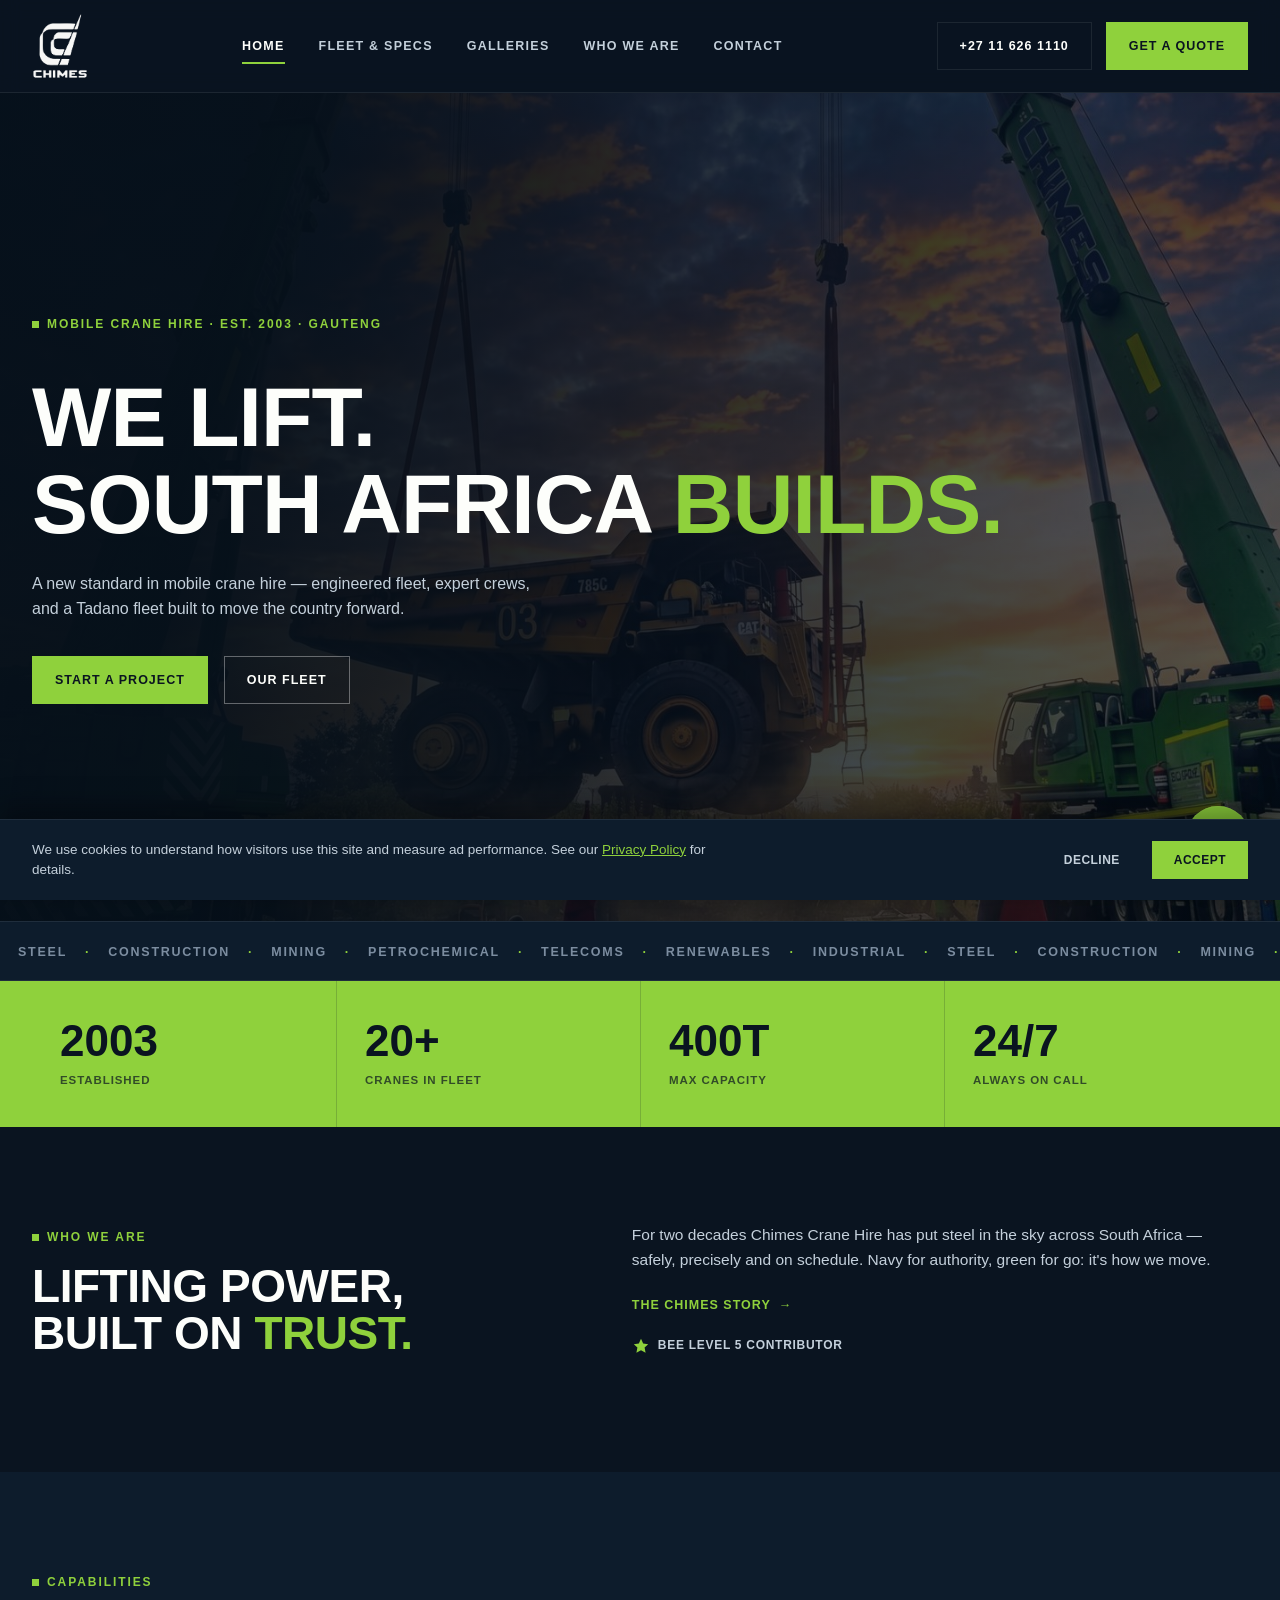
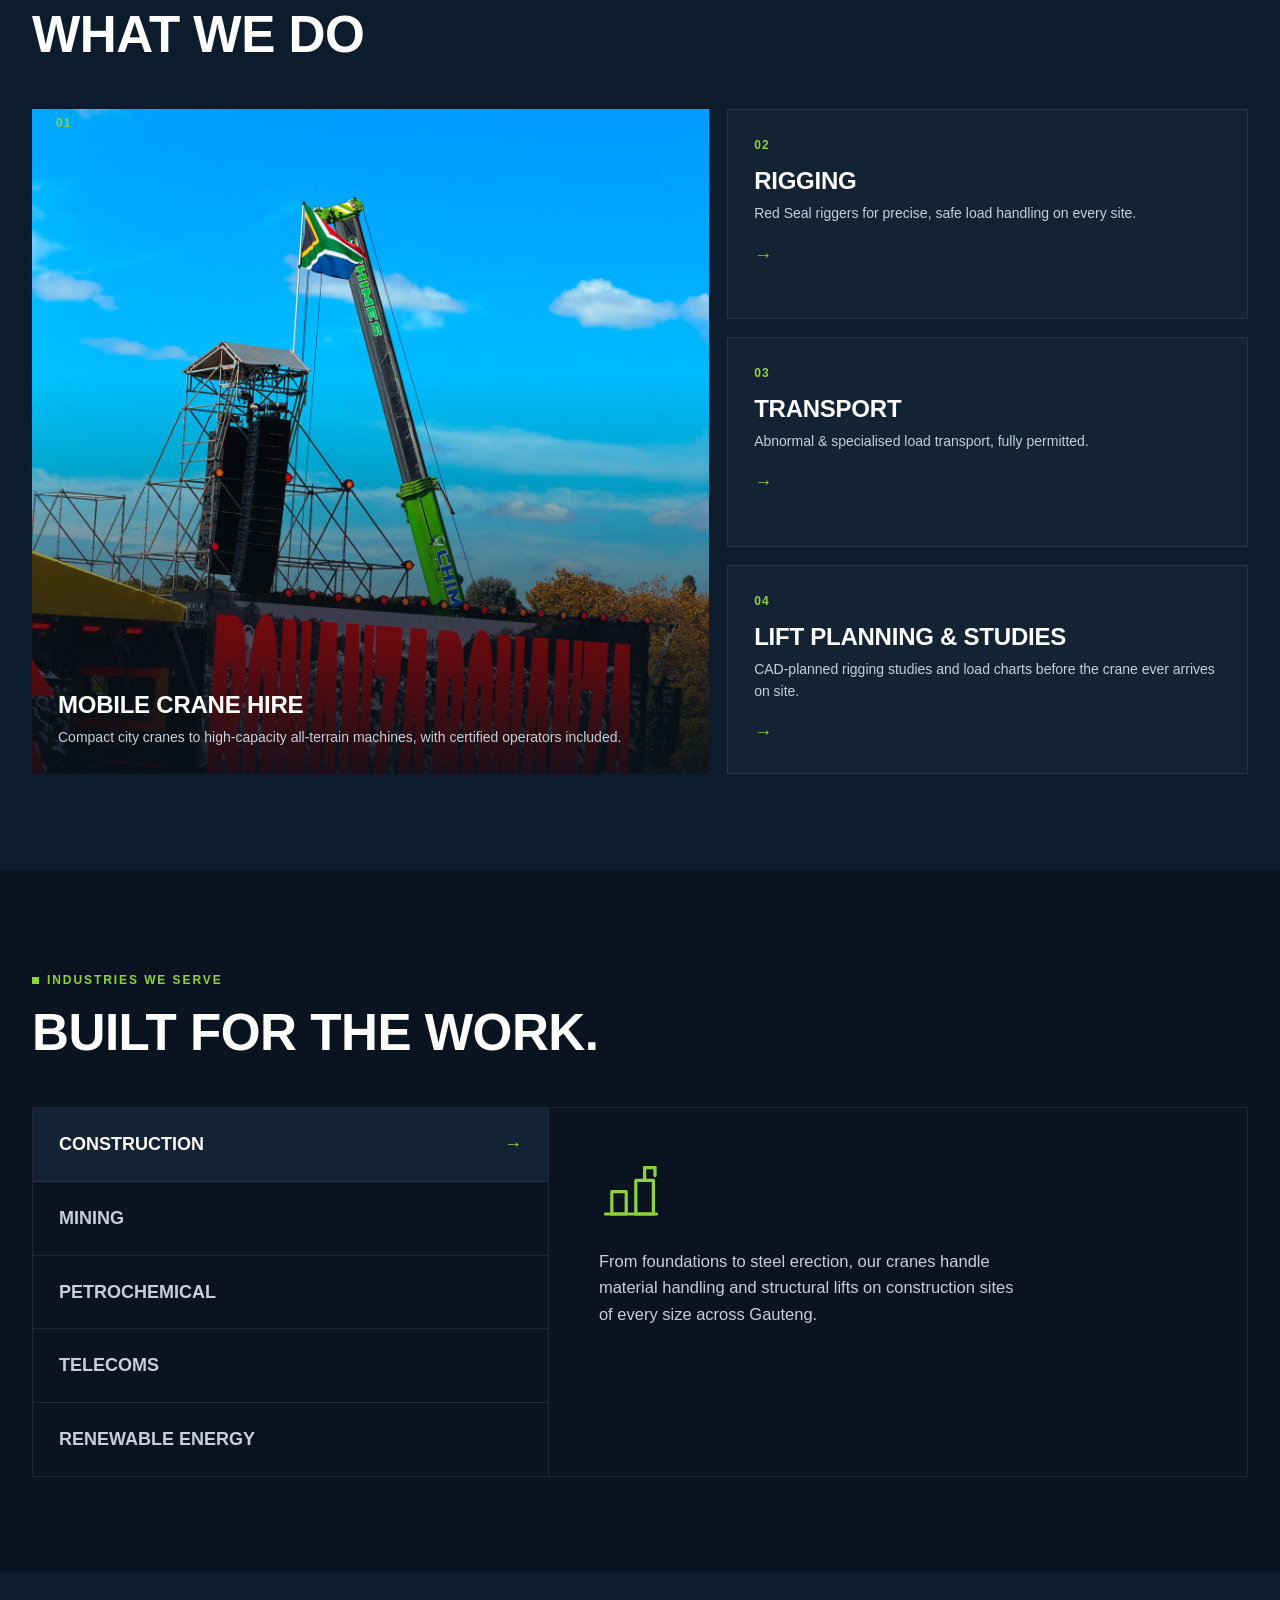
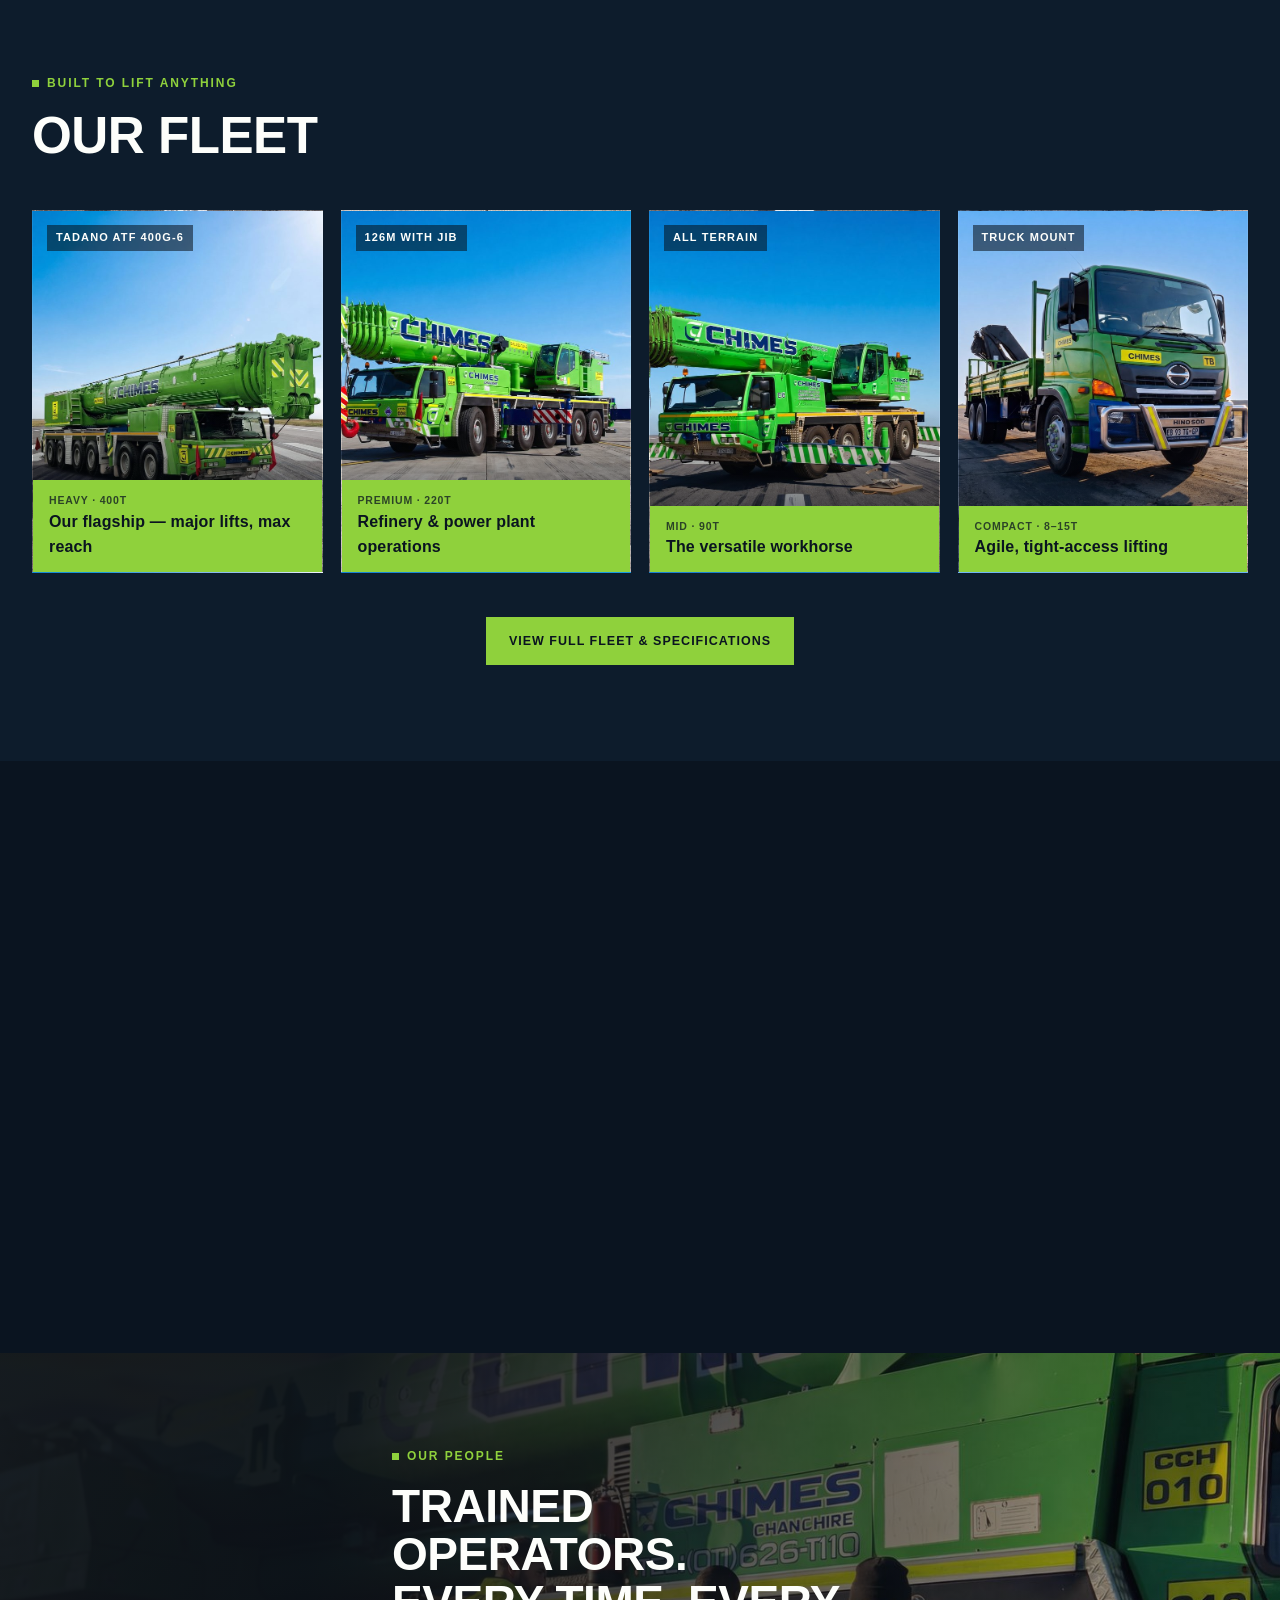
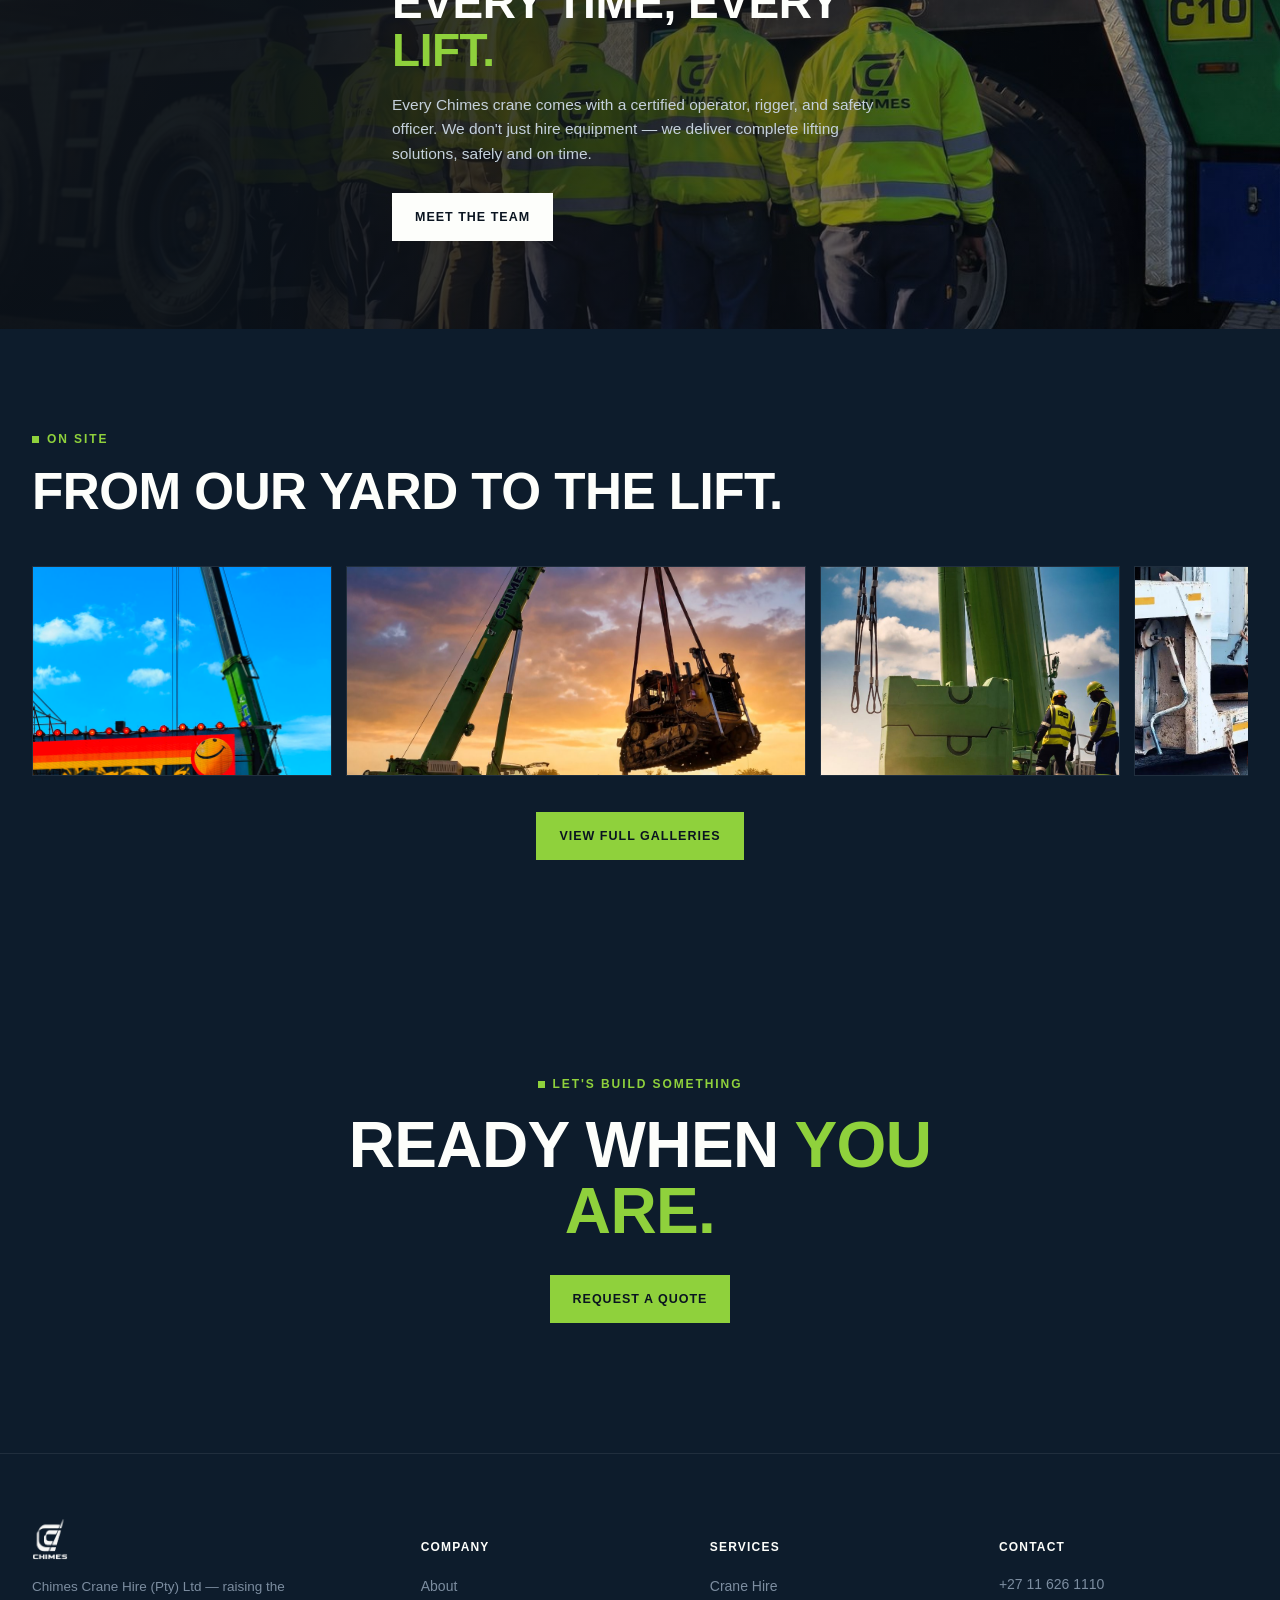
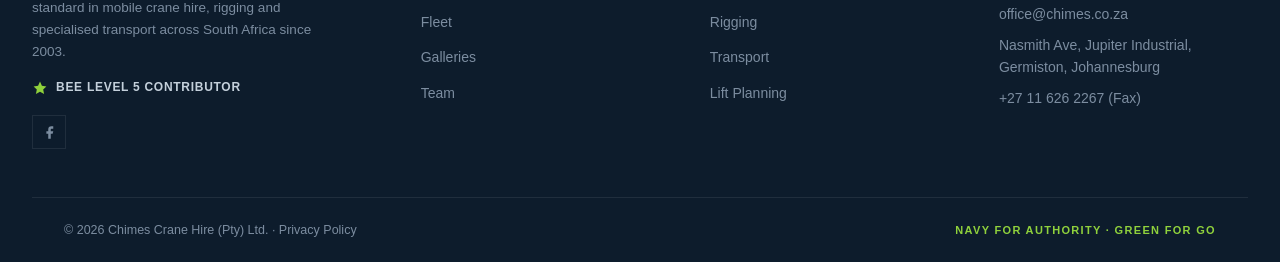
==== index.html @ 2b6d87e3 "Update BEE Level 4 -> 5, add visible footer badge pending certificate confirmation Public search tur" ====
<!DOCTYPE html>
<html lang="en">
<head>
  <meta charset="UTF-8">
  <meta name="viewport" content="width=device-width, initial-scale=1.0">

  <!-- Security headers achievable at the HTML level. GitHub Pages doesn't support custom
       HTTP response headers, so X-Frame-Options / X-Content-Type-Options can't be set here —
       those need configuring at the real hosting layer (clickjacking protection in
       particular should be added there before launch). CSP below already allow-lists the
       Google Tag Manager domains for when that's switched on. -->
  <meta http-equiv="Content-Security-Policy" content="default-src 'self'; script-src 'self' 'unsafe-inline' https://www.googletagmanager.com; style-src 'self' 'unsafe-inline' https://fonts.googleapis.com; font-src 'self' https://fonts.gstatic.com; img-src 'self' data: https://www.googletagmanager.com https://www.google-analytics.com; frame-src https://www.google.com https://maps.google.com https://www.googletagmanager.com; connect-src 'self' https://www.google-analytics.com https://www.googletagmanager.com https://analytics.google.com; object-src 'none'; base-uri 'self'; form-action 'self';">
  <meta name="referrer" content="strict-origin-when-cross-origin">

  <!-- Google Tag Manager — uncomment and replace GTM-XXXXXXX with the real container ID
       when ready to go live with analytics / Google Ads conversion tracking.
       window.dataLayer events are already firing site-wide (script.js) for:
       tel_click, whatsapp_click, quote_form_submit, newsletter_signup — so triggers
       just need to be configured in GTM, no further code changes required. -->
  <!--
  <script>
    (function(w,d,s,l,i){w[l]=w[l]||[];w[l].push({'gtm.start':new Date().getTime(),event:'gtm.js'});
    var f=d.getElementsByTagName(s)[0],j=d.createElement(s),dl=l!='dataLayer'?'&l='+l:'';j.async=true;
    j.src='https://www.googletagmanager.com/gtm.js?id='+i+dl;f.parentNode.insertBefore(j,f);
    })(window,document,'script','dataLayer','GTM-XXXXXXX');
  </script>
  -->

  <title>Chimes Crane Hire — Gauteng's Trusted Crane Hire Experts</title>
  <meta name="description" content="Chimes Crane Hire — owner-managed Tadano crane hire in Germiston, Johannesburg since 2003. 8 to 400 ton fleet, certified operators, BEE Level 5.">

  <!-- SEO: this build is hosted on a temporary GitHub Pages URL for client review, not the
       live production domain. Remove the noindex line below and swap every
       zamichaelangelo.github.io/chimes-mockup-4 URL on this page for the real domain
       (e.g. https://chimescranes.co.za) before this goes live / before submitting to
       Google Search Console. -->
  <meta name="robots" content="noindex, nofollow">
  <link rel="canonical" href="https://zamichaelangelo.github.io/chimes-mockup-4/index.html">
  <meta property="og:type" content="website">
  <meta property="og:site_name" content="Chimes Crane Hire">
  <meta property="og:title" content="Chimes Crane Hire — Gauteng's Trusted Crane Hire Experts">
  <meta property="og:description" content="Owner-managed Tadano crane hire in Germiston, Johannesburg since 2003. 8 to 400 ton fleet, certified operators, BEE Level 5.">
  <meta property="og:url" content="https://zamichaelangelo.github.io/chimes-mockup-4/index.html">
  <meta property="og:image" content="https://zamichaelangelo.github.io/chimes-mockup-4/Cinematic%20Images/BARLOW%20pic%20%231.jpg">
  <meta name="twitter:card" content="summary_large_image">
  <meta name="twitter:title" content="Chimes Crane Hire — Gauteng's Trusted Crane Hire Experts">
  <meta name="twitter:description" content="Owner-managed Tadano crane hire in Germiston, Johannesburg since 2003. 8 to 400 ton fleet, certified operators, BEE Level 5.">
  <meta name="twitter:image" content="https://zamichaelangelo.github.io/chimes-mockup-4/Cinematic%20Images/BARLOW%20pic%20%231.jpg">

  <link rel="preconnect" href="https://fonts.googleapis.com">
  <link rel="preconnect" href="https://fonts.gstatic.com" crossorigin>
  <link href="https://fonts.googleapis.com/css2?family=Archivo:wght@400;500;600;700;800;900&family=Barlow:wght@300;400;500;600;700&display=swap" rel="stylesheet">
  <link rel="icon" type="image/png" sizes="32x32" href="favicon-32.png">
  <link rel="icon" type="image/png" sizes="16x16" href="favicon-16.png">
  <link rel="apple-touch-icon" sizes="180x180" href="favicon-180.png">
  <link rel="stylesheet" href="style.css?v=13">

  <!-- Local SEO structured data. "url" intentionally points to the real future production
       domain (not this temporary mockup URL) since it describes the business itself. -->
  <script type="application/ld+json">
  {
    "@context": "https://schema.org",
    "@type": "LocalBusiness",
    "name": "Chimes Crane Hire (Pty) Ltd",
    "image": "https://zamichaelangelo.github.io/chimes-mockup-4/Cinematic%20Images/BARLOW%20pic%20%231.jpg",
    "url": "https://chimescranes.co.za",
    "telephone": "+27-11-626-1110",
    "email": "office@chimes.co.za",
    "address": {
      "@type": "PostalAddress",
      "streetAddress": "Nasmith Avenue, Jupiter Industrial",
      "addressLocality": "Germiston",
      "addressRegion": "Gauteng",
      "addressCountry": "ZA"
    },
    "foundingDate": "2003",
    "sameAs": ["https://www.facebook.com/ChimesCraneHire/"],
    "areaServed": "Gauteng, South Africa",
    "priceRange": "$$"
  }
  </script>
</head>
<body>
<!-- Google Tag Manager (noscript) — uncomment with the snippet in <head> once a real
     container ID is in place.
<noscript><iframe src="https://www.googletagmanager.com/ns.html?id=GTM-XXXXXXX"
height="0" width="0" style="display:none;visibility:hidden"></iframe></noscript>
-->

<div id="splash"><img src="Logos/Chimes_Dynamic_Logo_White_PNG.png" alt="Chimes Crane Hire" class="splash-logo"></div>
<div id="pageTrans"></div>

<!-- NAV -->
<header id="hdr">
  <div class="nav-wrap">
    <a href="index.html" class="logo-link"><img src="Logos/Chimes_Dynamic_Logo_White_PNG.png" alt="Chimes Crane Hire"></a>
    <button class="hbg" id="hbg" aria-label="Menu">
      <svg width="22" height="15" viewBox="0 0 22 15" fill="none"><rect y="0" width="22" height="2.5" rx="1"/><rect y="6" width="22" height="2.5" rx="1"/><rect y="12" width="22" height="2.5" rx="1"/></svg>
    </button>
    <nav class="nav-links" id="nav">
      <a href="index.html" class="active">Home</a>
      <a href="fleet.html">Fleet &amp; Specs</a>
      <a href="galleries.html">Galleries</a>
      <a href="index.html#about">Who We Are</a>
      <a href="contact.html">Contact</a>
    </nav>
    <div class="nav-ctas">
      <a href="tel:+27116261110" class="btn-out">+27 11 626 1110</a>
      <a href="contact.html#quote" class="btn-fill">Get a Quote</a>
    </div>
  </div>
</header>

<!-- HERO -->
<section class="hero">
  <video autoplay muted loop playsinline poster="Cinematic%20Images/BARLOW%20pic%20%231.jpg">
    <source src="Cinematic%20Images/top-body-video.mp4" type="video/mp4">
  </video>
  <div class="hero-cnt">
    <span class="eyebrow">Mobile Crane Hire &middot; Est. 2003 &middot; Gauteng</span>
    <h1>We Lift.<br>South Africa <span class="hl">Builds.</span></h1>
    <p>A new standard in mobile crane hire — engineered fleet, expert crews, and a Tadano fleet built to move the country forward.</p>
    <div class="hero-btns">
      <a href="contact.html#quote" class="btn-hero">Start A Project</a>
      <a href="fleet.html" class="btn-hero-out">Our Fleet</a>
    </div>
  </div>
</section>

<!-- MARQUEE -->
<div class="marquee" aria-hidden="true">
  <div class="marquee-track">
    <span>Steel</span><span class="dot">&middot;</span>
    <span>Construction</span><span class="dot">&middot;</span>
    <span>Mining</span><span class="dot">&middot;</span>
    <span>Petrochemical</span><span class="dot">&middot;</span>
    <span>Telecoms</span><span class="dot">&middot;</span>
    <span>Renewables</span><span class="dot">&middot;</span>
    <span>Industrial</span><span class="dot">&middot;</span>
    <span>Steel</span><span class="dot">&middot;</span>
    <span>Construction</span><span class="dot">&middot;</span>
    <span>Mining</span><span class="dot">&middot;</span>
    <span>Petrochemical</span><span class="dot">&middot;</span>
    <span>Telecoms</span><span class="dot">&middot;</span>
    <span>Renewables</span><span class="dot">&middot;</span>
    <span>Industrial</span><span class="dot">&middot;</span>
  </div>
</div>

<!-- STATS -->
<div class="stat-band">
  <div class="stat-grid">
    <div class="stat fu"><div class="stat-n" data-to="2003" data-suffix="">0</div><div class="stat-l">Established</div></div>
    <div class="stat fu"><div class="stat-n" data-to="20" data-suffix="+">0</div><div class="stat-l">Cranes In Fleet</div></div>
    <div class="stat fu"><div class="stat-n" data-to="400" data-suffix="T">0</div><div class="stat-l">Max Capacity</div></div>
    <div class="stat fu"><div class="stat-n" data-to="24" data-suffix="/7">0</div><div class="stat-l">Always On Call</div></div>
  </div>
</div>

<!-- ABOUT -->
<section class="sec" id="about">
  <div class="sec-inner about-split">
    <div class="fu">
      <span class="eyebrow">Who We Are</span>
      <h2>Lifting Power,<br>Built On <span class="hl">Trust.</span></h2>
    </div>
    <div class="about-rt fu">
      <p>For two decades Chimes Crane Hire has put steel in the sky across South Africa — safely, precisely and on schedule. Navy for authority, green for go: it's how we move.</p>
      <a href="contact.html#team" class="about-link">The Chimes Story <span class="arrow">&rarr;</span></a>
      <div class="bee">
        <svg width="18" height="18" viewBox="0 0 20 20" fill="var(--green)"><path d="M10 2L12.4 7.2L18 8L14 11.8L15.1 17.4L10 14.7L4.9 17.4L6 11.8L2 8L7.6 7.2Z"/></svg>
        <span>BEE Level 5 Contributor</span>
      </div>
    </div>
  </div>
</section>

<!-- WHAT WE DO -->
<section class="sec alt" id="services">
  <div class="sec-inner">
    <div class="cap-hd fu">
      <span class="eyebrow">Capabilities</span>
      <h2>What We Do</h2>
    </div>
    <div class="cap-grid">
      <a class="cap-feature fu" href="fleet.html" style="background-image:url('Cinematic%20Images/crane%20LBBD%20%231.jpg');">
        <span class="cap-no">01</span>
        <div class="cap-txt">
          <h3>Mobile Crane Hire</h3>
          <p>Compact city cranes to high-capacity all-terrain machines, with certified operators included.</p>
        </div>
      </a>
      <div class="cap-card fu">
        <span class="cap-no">02</span>
        <h3>Rigging</h3>
        <p>Red Seal riggers for precise, safe load handling on every site.</p>
        <span class="cap-arrow">&rarr;</span>
      </div>
      <div class="cap-card fu">
        <span class="cap-no">03</span>
        <h3>Transport</h3>
        <p>Abnormal &amp; specialised load transport, fully permitted.</p>
        <span class="cap-arrow">&rarr;</span>
      </div>
      <div class="cap-card fu">
        <span class="cap-no">04</span>
        <h3>Lift Planning &amp; Studies</h3>
        <p>CAD-planned rigging studies and load charts before the crane ever arrives on site.</p>
        <span class="cap-arrow">&rarr;</span>
      </div>
    </div>
  </div>
</section>

<!-- INDUSTRIES -->
<section class="sec" id="industries">
  <div class="sec-inner">
    <div class="cap-hd fu">
      <span class="eyebrow">Industries We Serve</span>
      <h2>Built For The Work.</h2>
    </div>
    <div class="ind-split fu">
      <ul class="ind-list">
        <li class="ind-li active" data-ind="construction">Construction<span class="ind-arrow">&rarr;</span></li>
        <li class="ind-li" data-ind="mining">Mining<span class="ind-arrow">&rarr;</span></li>
        <li class="ind-li" data-ind="petro">Petrochemical<span class="ind-arrow">&rarr;</span></li>
        <li class="ind-li" data-ind="telecoms">Telecoms<span class="ind-arrow">&rarr;</span></li>
        <li class="ind-li" data-ind="renewable">Renewable Energy<span class="ind-arrow">&rarr;</span></li>
      </ul>
      <div class="ind-panel">
        <svg class="ind-panel-ico active" data-ind="construction" viewBox="0 0 40 40" fill="none" stroke="currentColor" stroke-width="2" stroke-linecap="round" stroke-linejoin="round"><line x1="4" y1="35" x2="36" y2="35"/><rect x="8" y="21" width="9" height="14"/><rect x="23" y="14" width="11" height="21"/><line x1="28.5" y1="14" x2="28.5" y2="6"/><line x1="28.5" y1="6" x2="35" y2="6"/><line x1="35" y1="6" x2="35" y2="11"/></svg>
        <svg class="ind-panel-ico" data-ind="mining" viewBox="0 0 40 40" fill="none" stroke="currentColor" stroke-width="2" stroke-linecap="round" stroke-linejoin="round"><path d="M4 33 L14 15 L19 23 L24 11 L36 33 Z"/><line x1="4" y1="33" x2="36" y2="33"/></svg>
        <svg class="ind-panel-ico" data-ind="petro" viewBox="0 0 40 40" fill="none" stroke="currentColor" stroke-width="2" stroke-linecap="round" stroke-linejoin="round"><path d="M6 21a6 6 0 0 1 12 0" /><rect x="6" y="21" width="12" height="13" rx="1"/><line x1="27" y1="34" x2="27" y2="16"/><path d="M27 16c-2.2 1.8-2.2 3.8 0 5.6c2.2-1.8 2.2-3.8 0-5.6z" fill="currentColor" stroke="none"/><line x1="3" y1="34" x2="36" y2="34"/></svg>
        <svg class="ind-panel-ico" data-ind="telecoms" viewBox="0 0 40 40" fill="none" stroke="currentColor" stroke-width="2" stroke-linecap="round" stroke-linejoin="round"><line x1="13" y1="35" x2="13" y2="9"/><circle cx="13" cy="7" r="1.8" fill="currentColor" stroke="none"/><line x1="8" y1="35" x2="18" y2="35"/><path d="M19 16a9 9 0 0 1 0 13"/><path d="M24 11a16 16 0 0 1 0 23"/></svg>
        <svg class="ind-panel-ico" data-ind="renewable" viewBox="0 0 40 40" fill="none" stroke="currentColor" stroke-width="2" stroke-linecap="round" stroke-linejoin="round"><line x1="20" y1="35" x2="20" y2="11"/><circle cx="20" cy="9" r="1.8" fill="currentColor" stroke="none"/><path d="M20 9 L10 6"/><path d="M20 9 L30 12"/><path d="M20 9 L23 19"/><line x1="14" y1="35" x2="26" y2="35"/></svg>
        <p class="ind-panel-txt active" data-ind="construction">From foundations to steel erection, our cranes handle material handling and structural lifts on construction sites of every size across Gauteng.</p>
        <p class="ind-panel-txt" data-ind="mining">Rough-terrain and all-terrain units built for shaft equipment, bulk material handling and heavy components on demanding mine sites.</p>
        <p class="ind-panel-txt" data-ind="petro">Tandem-lift capable cranes for refinery turnarounds, tank erection and flare stack work, handled to petrochemical safety standards.</p>
        <p class="ind-panel-txt" data-ind="telecoms">Mast and tower lifts for telecoms rollouts, carried out by certified riggers who understand confined access and live-site safety.</p>
        <p class="ind-panel-txt" data-ind="renewable">Wind turbine component handling and solar infrastructure lifts, supporting South Africa's renewable energy build-out.</p>
      </div>
    </div>
  </div>
</section>

<!-- FLEET TEASER -->
<section class="sec alt" id="fleet-showcase">
  <div class="sec-inner">
    <div class="cap-hd fu">
      <span class="eyebrow">Built To Lift Anything</span>
      <h2>Our Fleet</h2>
    </div>
    <div class="fleet-card-grid fu">
      <a class="fc" href="fleet.html" style="background-image:url('images/fleet/chimes-400t.jpg');">
        <span class="fc-sub">Tadano ATF 400G-6</span>
        <div class="fc-tag"><div class="fc-class">Heavy &middot; 400T</div><div class="fc-name">Our flagship — major lifts, max reach</div></div>
      </a>
      <a class="fc" href="fleet.html" style="background-image:url('images/fleet/chimes-220t.jpg');">
        <span class="fc-sub">126m With Jib</span>
        <div class="fc-tag"><div class="fc-class">Premium &middot; 220T</div><div class="fc-name">Refinery &amp; power plant operations</div></div>
      </a>
      <a class="fc" href="fleet.html" style="background-image:url('images/fleet/chimes-90t.jpg');">
        <span class="fc-sub">All Terrain</span>
        <div class="fc-tag"><div class="fc-class">Mid &middot; 90T</div><div class="fc-name">The versatile workhorse</div></div>
      </a>
      <a class="fc" href="fleet.html" style="background-image:url('images/fleet/chimes-8-15t-truck.jpg');">
        <span class="fc-sub">Truck Mount</span>
        <div class="fc-tag"><div class="fc-class">Compact &middot; 8&ndash;15T</div><div class="fc-name">Agile, tight-access lifting</div></div>
      </a>
    </div>
    <div style="text-align:center; margin-top:44px;">
      <a href="fleet.html" class="btn-grn">View Full Fleet &amp; Specifications</a>
    </div>
  </div>
</section>

<!-- TESTIMONIALS -->
<section class="sec" id="testimonials">
  <div class="sec-inner">
    <div class="cap-hd fu">
      <span class="eyebrow">What Clients Say</span>
      <h2>Trusted On Site.</h2>
    </div>
    <div class="fu">
      <div class="testi-card testi-slide active">
        <p>&ldquo;Chimes' crews showed up on time, on spec, and ran the lift exactly as planned. No surprises, no delays — that's rare in this industry.&rdquo;</p>
        <span class="testi-name">Site Manager</span><span class="testi-role">Construction Client, Gauteng</span>
      </div>
      <div class="testi-card testi-slide">
        <p>&ldquo;We needed a 220-ton lift on a tight refinery shutdown window. Chimes planned the rigging, hit the schedule, and kept the site safe throughout.&rdquo;</p>
        <span class="testi-name">Projects Lead</span><span class="testi-role">Petrochemical Client</span>
      </div>
      <div class="testi-card testi-slide">
        <p>&ldquo;Owner-managed really does make a difference — when we call, we're talking to someone who can actually make decisions on the spot.&rdquo;</p>
        <span class="testi-name">Operations Manager</span><span class="testi-role">Mining Client</span>
      </div>
      <div class="testi-ctrls">
        <span class="testi-count" id="testiCount">01 / 03</span>
        <div class="testi-arrows" style="display:flex; gap:8px;">
          <button class="testi-arrow" id="testiPrev" aria-label="Previous testimonial">&larr;</button>
          <button class="testi-arrow" id="testiNext" aria-label="Next testimonial">&rarr;</button>
        </div>
      </div>
    </div>
  </div>
</section>

<!-- TEAM BAND -->
<div class="team-band" style="background-image:url('Cinematic%20Images/Chimes%20Team%20%231.jpg');">
  <div class="team-band-cnt fu">
    <span class="eyebrow">Our People</span>
    <h2>Trained Operators.<br>Every Time, Every <span class="hl">Lift.</span></h2>
    <p>Every Chimes crane comes with a certified operator, rigger, and safety officer. We don't just hire equipment — we deliver complete lifting solutions, safely and on time.</p>
    <a href="contact.html#team" class="btn-wht">Meet The Team</a>
  </div>
</div>

<!-- GALLERY -->
<section class="sec alt" id="gallery" style="padding-bottom:80px;">
  <div class="sec-inner">
    <div class="cap-hd fu">
      <span class="eyebrow">On Site</span>
      <h2>From Our Yard To The Lift.</h2>
    </div>
    <div class="gal-marquee fu">
    <div class="gal-track">
      <figure><img src="images/gallery/onsite-lbbd3.jpg" alt="Crane installing a billboard" loading="lazy"></figure>
      <figure class="wide"><img src="images/gallery/onsite-barlow-sunset.jpg" alt="Crane silhouette at sunset" loading="lazy"></figure>
      <figure><img src="images/gallery/onsite-workers1.jpg" alt="Crew working with crane hook" loading="lazy"></figure>
      <figure><img src="images/gallery/onsite-rigging2.jpg" alt="Crew loading a cabin onto a trailer" loading="lazy"></figure>
      <figure class="wide"><img src="images/gallery/cine-newcrane.jpg" alt="Cinematic render, dusk industrial site" loading="lazy"></figure>
      <figure><img src="images/gallery/onsite-c8.jpg" alt="Crane at golden hour" loading="lazy"></figure>
      <figure><img src="images/gallery/cine-lakeside7.jpg" alt="Cinematic render, lakeside dusk" loading="lazy"></figure>
      <figure class="wide"><img src="images/gallery/team-group1.jpg" alt="The Chimes Crane Hire team" loading="lazy"></figure>
      <figure><img src="images/gallery/onsite-lbbd3.jpg" alt="Crane installing a billboard" loading="lazy"></figure>
      <figure class="wide"><img src="images/gallery/onsite-barlow-sunset.jpg" alt="Crane silhouette at sunset" loading="lazy"></figure>
      <figure><img src="images/gallery/onsite-workers1.jpg" alt="Crew working with crane hook" loading="lazy"></figure>
      <figure><img src="images/gallery/onsite-rigging2.jpg" alt="Crew loading a cabin onto a trailer" loading="lazy"></figure>
      <figure class="wide"><img src="images/gallery/cine-newcrane.jpg" alt="Cinematic render, dusk industrial site" loading="lazy"></figure>
      <figure><img src="images/gallery/onsite-c8.jpg" alt="Crane at golden hour" loading="lazy"></figure>
      <figure><img src="images/gallery/cine-lakeside7.jpg" alt="Cinematic render, lakeside dusk" loading="lazy"></figure>
      <figure class="wide"><img src="images/gallery/team-group1.jpg" alt="The Chimes Crane Hire team" loading="lazy"></figure>
    </div>
    </div>
    <div style="text-align:center; margin-top:36px;">
      <a href="galleries.html" class="btn-grn">View Full Galleries</a>
    </div>
  </div>
</section>

<!-- CTA -->
<section class="cta-v4">
  <div class="cta-v4-inner fu">
    <span class="eyebrow">Let's Build Something</span>
    <h2>Ready When <span class="hl">You Are.</span></h2>
    <a href="contact.html#quote" class="btn-grn">Request A Quote</a>
  </div>
</section>

<!-- FOOTER -->
<footer>
  <div class="sec-inner">
    <div class="ft-top">
      <div class="ft-brand">
        <img src="Logos/Chimes_Dynamic_Logo_White_PNG.png" alt="Chimes Crane Hire">
        <p>Chimes Crane Hire (Pty) Ltd — raising the standard in mobile crane hire, rigging and specialised transport across South Africa since 2003.</p>
        <!-- PLACEHOLDER: pending confirmed BEE certificate — verify level + expiry before launch. -->
        <div class="bee bee-ft">
          <svg width="16" height="16" viewBox="0 0 20 20" fill="var(--green)"><path d="M10 2L12.4 7.2L18 8L14 11.8L15.1 17.4L10 14.7L4.9 17.4L6 11.8L2 8L7.6 7.2Z"/></svg>
          <span>BEE Level 5 Contributor</span>
        </div>
        <a href="https://www.facebook.com/ChimesCraneHire/" target="_blank" rel="noopener noreferrer" aria-label="Facebook" class="ft-social">
          <svg width="15" height="15" viewBox="0 0 24 24" fill="currentColor"><path d="M18 2h-3a5 5 0 00-5 5v3H7v4h3v8h4v-8h3l1-4h-4V7a1 1 0 011-1h3z"/></svg>
        </a>
      </div>
      <div class="ft-col">
        <h5>Company</h5>
        <ul>
          <li><a href="index.html#about">About</a></li>
          <li><a href="fleet.html">Fleet</a></li>
          <li><a href="galleries.html">Galleries</a></li>
          <li><a href="contact.html#team">Team</a></li>
        </ul>
      </div>
      <div class="ft-col">
        <h5>Services</h5>
        <ul>
          <li><a href="index.html#services">Crane Hire</a></li>
          <li><a href="index.html#services">Rigging</a></li>
          <li><a href="index.html#services">Transport</a></li>
          <li><a href="index.html#services">Lift Planning</a></li>
        </ul>
      </div>
      <div class="ft-col">
        <h5>Contact</h5>
        <p style="font-size:14px; color:var(--muted); margin-bottom:8px;">+27 11 626 1110</p>
        <p style="font-size:14px; margin-bottom:8px;"><a href="mailto:office@chimes.co.za">office@chimes.co.za</a></p>
        <p style="font-size:14px; color:var(--muted); margin-bottom:8px;">Nasmith Ave, Jupiter Industrial,<br>Germiston, Johannesburg</p>
        <p style="font-size:14px; color:var(--muted);">+27 11 626 2267 (Fax)</p>
      </div>
    </div>
    <div class="ft-bot">
      <p>&copy; 2026 Chimes Crane Hire (Pty) Ltd. &middot; <a href="privacy.html" class="ft-bot-link">Privacy Policy</a></p>
      <span class="ft-tag">Navy For Authority &middot; Green For Go</span>
    </div>
  </div>
</footer>

<div class="cookie-banner" id="cookieBanner">
  <p>We use cookies to understand how visitors use this site and measure ad performance. See our <a href="privacy.html">Privacy Policy</a> for details.</p>
  <div class="cookie-banner-btns">
    <button class="cb-decline" id="cbDecline" type="button">Decline</button>
    <button class="cb-accept" id="cbAccept" type="button">Accept</button>
  </div>
</div>

<a href="https://wa.me/27823891573" class="wa-fab" target="_blank" rel="noopener noreferrer" aria-label="Chat on WhatsApp">
  <span class="wa-pulse"></span>
  <svg viewBox="0 0 24 24" fill="#0a1420"><path d="M12 2a10 10 0 0 0-8.6 15.1L2 22l5-1.3A10 10 0 1 0 12 2zm0 18a8 8 0 0 1-4.1-1.1l-.3-.2-2.8.7.8-2.7-.2-.3A8 8 0 1 1 12 20zm4.4-5.6c-.2-.1-1.4-.7-1.6-.8-.2-.1-.4-.1-.5.1l-.7.9c-.1.2-.3.2-.5.1-1.7-.7-2.8-2.4-2.9-2.5-.1-.2 0-.3.1-.4l.5-.6c.1-.2.1-.3 0-.5l-.6-1.4c-.1-.3-.3-.3-.5-.3h-.4c-.2 0-.4.1-.5.3-.2.2-.7.7-.7 1.7s.7 2 .8 2.1c.1.2 1.6 2.4 3.9 3.3 1.9.7 2.3.6 2.6.5.4-.1 1.2-.5 1.4-1 .2-.5.2-.9.1-1z"/></svg>
  <span class="wa-label">Chat On WhatsApp</span>
</a>

<script src="script.js?v=5"></script>
</body>
</html>
---- style.css ----
/* Chimes Crane Hire — Mockup v4. Dark / modern / sleek. */

:root{
  --bg:#0a1420;
  --bg-alt:#0d1c2c;
  --card:#132333;
  --card-hi:#17293b;
  --line:rgba(255,255,255,.08);
  --green:#8fd13c;
  --green-dim:#5e9a2c;
  --green-deep:#16290f;
  --red:#e5483f;
  --white:#fdfefb;
  --text:#c4d0db;
  --muted:#7c8da0;
  --navy-ink:#0a1420;
  --ff-head:'Archivo', sans-serif;
  --ff-body:'Barlow', sans-serif;
}

*{box-sizing:border-box;}
html{scroll-behavior:smooth;}
body{
  margin:0;
  background:var(--bg);
  color:var(--text);
  font-family:var(--ff-body);
  font-size:16px;
  line-height:1.6;
  -webkit-font-smoothing:antialiased;
}
img{max-width:100%; display:block;}
a{color:inherit; text-decoration:none;}
h1,h2,h3,h4{
  font-family:var(--ff-head);
  color:var(--white);
  font-weight:900;
  letter-spacing:-.01em;
  line-height:1.04;
  margin:0;
  text-transform:uppercase;
}
p{margin:0;}
ul{margin:0; padding:0; list-style:none;}
button{
  font-family:var(--ff-head);
  border-radius:0!important;
  cursor:pointer;
  border:none;
}
.hl{color:var(--green);}

.eyebrow{
  display:inline-flex;
  align-items:center;
  gap:8px;
  font-family:var(--ff-head);
  font-size:12px;
  font-weight:800;
  letter-spacing:.16em;
  text-transform:uppercase;
  color:var(--green);
}
.eyebrow::before{
  content:'';
  width:7px; height:7px;
  background:var(--green);
  display:inline-block;
}

.sec-inner, .nav-wrap{
  max-width:1280px;
  margin:0 auto;
  padding:0 32px;
}
.sec{padding:96px 0;}
.sec.alt{background:var(--bg-alt);}

/* ===== DIAGONAL STRIPE MOTIF ===== */
.stripe-corner{
  position:absolute;
  right:-60px; bottom:-120px;
  width:320px; height:520px;
  pointer-events:none;
  z-index:0;
}
.stripe-corner span{
  position:absolute;
  width:90px; height:640px;
  background:var(--green);
  transform:rotate(20deg);
}
.stripe-corner span.s2{
  background:var(--green-deep);
  right:90px;
  opacity:.9;
}

/* ===== SPLASH (homepage entry) ===== */
#splash{
  position:fixed; inset:0; z-index:3000;
  background:var(--bg);
  display:flex; align-items:center; justify-content:center;
  transition:opacity .5s ease, visibility .5s ease;
}
#splash.hide{opacity:0; visibility:hidden; pointer-events:none;}
.splash-logo{height:70px; animation:pulse-logo 1.15s ease-in-out infinite;}
@keyframes pulse-logo{
  0%, 100%{opacity:.5; transform:scale(.92);}
  50%{opacity:1; transform:scale(1.06);}
}

/* ===== PAGE TRANSITION (curtain wipe) ===== */
#pageTrans{
  position:fixed; inset:0; z-index:2500;
  background:var(--bg);
  transform:translateY(0);
  pointer-events:none;
  transition:transform .5s cubic-bezier(.76,0,.24,1);
}

/* ===== NAV ===== */
header#hdr{
  position:sticky; top:0; z-index:90;
  background:rgba(10,20,32,.88);
  backdrop-filter:blur(10px);
  border-bottom:1px solid var(--line);
}
.nav-wrap{
  display:flex; align-items:center; justify-content:space-between;
  height:92px;
}
.logo-link img{height:66px;}
.nav-links{display:flex; align-items:center; gap:34px;}
.nav-links a{
  font-family:var(--ff-head);
  font-size:12.5px; font-weight:700;
  letter-spacing:.1em; text-transform:uppercase;
  color:var(--text);
  position:relative;
  padding:6px 0;
}
.nav-links a.active, .nav-links a:hover{color:var(--white);}
.nav-links a.active::after{
  content:''; position:absolute; left:0; bottom:-2px; width:100%; height:2px; background:var(--green);
}
.nav-ctas{display:flex; align-items:center; gap:14px;}
.btn-out, .btn-fill, .btn-grn, .btn-wht, .btn-hero, .btn-hero-out{
  font-family:var(--ff-head);
  font-size:12.5px; font-weight:800;
  letter-spacing:.08em; text-transform:uppercase;
  padding:13px 22px;
  display:inline-block;
  border:1px solid transparent;
  transition:all .18s ease;
}
.btn-out{border-color:var(--line); color:var(--white);}
.btn-out:hover{border-color:var(--green); color:var(--green);}
.btn-fill, .btn-grn, .btn-hero{
  background:var(--green); color:var(--navy-ink);
}
.btn-fill:hover, .btn-grn:hover, .btn-hero:hover{background:var(--white);}
.btn-wht{background:var(--white); color:var(--navy-ink);}
.btn-wht:hover{background:var(--green);}
.btn-hero-out{border-color:rgba(255,255,255,.35); color:var(--white);}
.btn-hero-out:hover{border-color:var(--green); color:var(--green);}
.hbg{display:none; background:none; width:44px; height:44px; padding:0; align-items:center; justify-content:center;}
.hbg rect{fill:var(--white);}

/* ===== HERO ===== */
.hero{
  position:relative;
  min-height:92vh;
  display:flex; align-items:center;
  overflow:hidden;
  background:#06101a;
}
.hero video, .hero .hero-img{
  position:absolute; inset:0;
  width:100%; height:100%;
  object-fit:cover;
  opacity:.4;
  filter:saturate(1.1) contrast(1.05);
}
.hero::before{
  content:'';
  position:absolute; inset:0;
  background:linear-gradient(100deg, rgba(6,16,26,.97) 18%, rgba(6,16,26,.55) 55%, rgba(6,16,26,.15) 100%);
  z-index:1;
}
.hero-cnt{
  position:relative; z-index:2;
  max-width:1280px; margin:0 auto; padding:0 32px;
  width:100%;
}
.hero-cnt .eyebrow{margin-bottom:22px;}
.hero-cnt h1{
  font-size:clamp(40px, 6.6vw, 84px);
  margin:18px 0 22px;
}
.hero-cnt p{
  max-width:520px;
  font-size:16px;
  color:var(--text);
  margin-bottom:34px;
}
.hero-btns{display:flex; gap:16px; flex-wrap:wrap;}

/* ===== MARQUEE / TICKER ===== */
.marquee{
  background:var(--bg-alt);
  border-top:1px solid var(--line);
  border-bottom:1px solid var(--line);
  overflow:hidden;
  white-space:nowrap;
  padding:16px 0;
}
.marquee-track{
  display:inline-flex; align-items:center;
  animation:scroll-l 32s linear infinite;
}
@keyframes scroll-l{from{transform:translateX(0);} to{transform:translateX(-50%);}}
.marquee-track span{
  font-family:var(--ff-head);
  font-size:12.5px; font-weight:800;
  letter-spacing:.14em; text-transform:uppercase;
  color:var(--muted);
  padding:0 18px;
}
.marquee-track span.dot{color:var(--green); padding:0;}

/* ===== STAT BAND ===== */
.stat-band{background:var(--green);}
.stat-grid{
  max-width:1280px; margin:0 auto; padding:0 32px;
  display:grid; grid-template-columns:repeat(4,1fr);
}
.stat{
  padding:38px 28px;
  border-left:1px solid rgba(10,20,32,.18);
}
.stat:first-child{border-left:none;}
.stat-n{
  font-family:var(--ff-head);
  font-size:clamp(30px,4vw,44px);
  font-weight:900;
  color:var(--navy-ink);
  line-height:1;
}
.stat-l{
  font-size:11.5px; font-weight:800; letter-spacing:.08em; text-transform:uppercase;
  color:rgba(10,20,32,.7);
  margin-top:8px;
}

/* ===== ABOUT SPLIT ===== */
.about-split{
  display:grid; grid-template-columns:1fr 1.15fr;
  gap:64px; align-items:start;
}
.about-split h2{font-size:clamp(28px,3.6vw,46px); margin:14px 0 18px;}
.about-split p{font-size:15.5px; margin-bottom:14px;}
.about-split .about-link{
  display:inline-flex; align-items:center; gap:8px;
  font-family:var(--ff-head); font-size:12.5px; font-weight:800;
  letter-spacing:.08em; text-transform:uppercase; color:var(--green);
  margin-top:8px;
}
.about-split .about-link .arrow{transition:transform .2s;}
.about-split .about-link:hover .arrow{transform:translateX(4px);}
.about-rt p:first-child{color:var(--text);}
.bee{
  display:flex; align-items:center; gap:8px;
  margin-top:20px;
}
.bee span{
  font-family:var(--ff-head); font-size:12px; font-weight:800;
  letter-spacing:.06em; text-transform:uppercase; color:var(--text);
}
.bee-ft{margin-top:16px; margin-bottom:18px;}

/* ===== CAPABILITY CARDS (What We Do) ===== */
.cap-hd{margin-bottom:48px;}
.cap-hd h2{font-size:clamp(30px,4vw,52px); margin-top:14px;}
.cap-grid{
  display:grid;
  grid-template-columns:1.3fr 1fr;
  grid-template-rows:repeat(3,1fr);
  gap:18px;
}
.cap-feature{
  grid-row:1 / 4;
  position:relative;
  min-height:420px;
  background-size:cover; background-position:center;
  overflow:hidden;
  display:block;
  transition:transform .35s ease;
}
.cap-feature:hover{transform:scale(1.015);}
.cap-feature::before{
  content:'';
  position:absolute; inset:0;
  background:linear-gradient(180deg, transparent 40%, rgba(8,16,24,.92) 100%);
}
.cap-feature .cap-no{
  position:relative; z-index:1;
  font-family:var(--ff-head); font-weight:900; font-size:12px;
  color:var(--green); letter-spacing:.1em; padding:22px 24px 0;
}
.cap-feature .cap-txt{
  position:absolute; left:0; right:0; bottom:0; z-index:1;
  padding:26px;
}
.cap-feature h3, .cap-card h3{
  font-size:24px; margin-bottom:8px;
}
.cap-feature p, .cap-card p{
  font-size:14px; color:var(--text);
}
.cap-card{
  background:var(--card);
  border:1px solid var(--line);
  padding:26px;
  transition:border-color .2s, background .2s;
  display:flex; flex-direction:column;
}
.cap-card .cap-no{
  font-family:var(--ff-head); font-weight:900; font-size:12px;
  color:var(--green); letter-spacing:.1em; margin-bottom:14px;
}
.cap-card .cap-arrow{
  margin-top:16px;
  color:var(--green);
  font-family:var(--ff-head); font-size:18px;
}
.cap-card:hover{
  border-color:var(--red);
  background:var(--card-hi);
}
.cap-card:hover .cap-arrow{color:var(--red);}

/* ===== FLEET BOTTOM-TAG CARDS ===== */
.fleet-card-grid{
  display:grid;
  grid-template-columns:repeat(4,1fr);
  gap:18px;
}
.fc{
  position:relative;
  aspect-ratio:4/5;
  background-size:cover; background-position:center;
  overflow:hidden;
  border:1px solid var(--line);
  display:block;
  width:100%;
  padding:0;
  margin:0;
  background-color:var(--card);
  text-align:left;
  font:inherit;
  cursor:pointer;
  transition:transform .35s ease;
}
.fc:hover{transform:scale(1.025); z-index:2;}
.fc::before{
  content:'';
  position:absolute; inset:0;
  background:linear-gradient(180deg, transparent 55%, rgba(6,12,18,.85) 100%);
  transition:background .2s;
}
.fc:hover::before{background:linear-gradient(180deg, rgba(8,16,24,.2) 0%, rgba(6,12,18,.92) 100%);}
.fc-tag{
  position:absolute; left:0; right:0; bottom:0; z-index:1;
  background:var(--green);
  color:var(--navy-ink);
  padding:12px 16px;
}
.fc-class{
  font-family:var(--ff-head); font-size:10.5px; font-weight:800;
  letter-spacing:.08em; text-transform:uppercase; opacity:.75;
}
.fc-name{
  font-family:var(--ff-head); font-size:16px; font-weight:900;
  letter-spacing:.01em;
}
.fc-sub{
  position:absolute; top:14px; left:14px; z-index:1;
  font-family:var(--ff-head); font-size:11px; font-weight:800;
  letter-spacing:.1em; text-transform:uppercase; color:var(--white);
  background:rgba(8,16,24,.55);
  padding:4px 9px;
}

/* ===== TEAM BAND ===== */
.team-band{
  position:relative;
  min-height:64vh;
  display:flex; align-items:center;
  background-size:cover; background-position:center;
}
.team-band::before{
  content:'';
  position:absolute; inset:0;
  background:linear-gradient(100deg, rgba(8,16,24,.94) 25%, rgba(8,16,24,.55) 65%, rgba(8,16,24,.2) 100%);
}
.team-band-cnt{
  position:relative; z-index:1;
  max-width:1280px; margin:0 auto; padding:0 32px;
  max-width:560px;
}
.team-band-cnt h2{font-size:clamp(28px,4vw,46px); margin:16px 0 18px;}
.team-band-cnt p{font-size:15.5px; margin-bottom:26px;}

/* ===== GALLERY (slow auto-scrolling carousel) ===== */
.gal-marquee{
  overflow:hidden;
  width:100%;
  margin-top:36px;
}
.gal-track{
  display:flex;
  gap:14px;
  width:max-content;
  animation:gal-scroll 70s linear infinite;
}
.gal-marquee:hover .gal-track{animation-play-state:paused;}
.gal-track figure{
  margin:0; position:relative; overflow:hidden;
  flex:0 0 auto;
  width:300px; height:210px;
  border:1px solid var(--line);
}
.gal-track figure.wide{width:460px;}
.gal-track img, .gal-track video{
  position:absolute; top:50%; left:50%;
  width:112%; height:112%;
  transform:translate(-50%, -50%);
  object-fit:cover;
  filter:saturate(1.05);
}
@keyframes gal-scroll{
  from{transform:translateX(0);}
  to{transform:translateX(-50%);}
}
@media (max-width:640px){
  .gal-track figure{width:220px; height:160px;}
  .gal-track figure.wide{width:320px;}
}

/* ===== TESTIMONIALS ===== */
.testi-card{
  display:none;
  background:var(--card);
  border:1px solid var(--line);
  border-left:3px solid var(--green);
  padding:40px;
  max-width:760px;
}
.testi-card.active{display:block;}
.testi-card p{font-size:19px; color:var(--white); font-style:italic; margin-bottom:18px; line-height:1.5;}
.testi-name{font-family:var(--ff-head); font-weight:800; font-size:13px; letter-spacing:.04em; color:var(--green);}
.testi-role{font-size:13px; color:var(--muted); display:block;}
.testi-ctrls{display:flex; align-items:center; gap:16px; margin-top:22px;}
.testi-count{font-family:var(--ff-head); font-size:12px; letter-spacing:.08em; color:var(--muted);}
.testi-arrow{
  width:34px; height:34px;
  border:1px solid var(--line); background:transparent; color:var(--white);
  font-size:14px;
}
.testi-arrow:hover{border-color:var(--green); color:var(--green);}

/* ===== INDUSTRIES SPLIT (reused interactive list) ===== */
.ind-split{display:grid; grid-template-columns:.85fr 1.15fr; gap:0; border:1px solid var(--line);}
.ind-list{border-right:1px solid var(--line);}
.ind-li{
  font-family:var(--ff-head); font-weight:800; font-size:18px; text-transform:uppercase;
  padding:22px 26px;
  border-bottom:1px solid var(--line);
  color:var(--text);
  cursor:pointer;
  display:flex; justify-content:space-between; align-items:center;
  transition:background .15s, color .15s;
}
.ind-li:last-child{border-bottom:none;}
.ind-li .ind-arrow{opacity:0; color:var(--green); transition:opacity .15s, transform .15s; transform:translateX(-6px);}
.ind-li.active, .ind-li:hover{background:var(--card); color:var(--white);}
.ind-li.active .ind-arrow, .ind-li:hover .ind-arrow{opacity:1; transform:translateX(0);}
.ind-panel{position:relative; padding:50px; min-height:340px;}
.ind-panel-ico{display:none; color:var(--green); width:64px; height:64px; margin-bottom:26px;}
.ind-panel-ico.active{display:block;}
.ind-panel-txt{display:none; font-size:16.5px; color:var(--text); max-width:420px;}
.ind-panel-txt.active{display:block;}

/* ===== CTA ===== */
.cta-v4{
  position:relative;
  background:var(--bg-alt);
  padding:130px 0;
  overflow:hidden;
  text-align:center;
}
.cta-v4 .stripe-corner{right:-40px; bottom:-160px;}
.cta-v4-inner{position:relative; z-index:1; max-width:760px; margin:0 auto; padding:0 32px;}
.cta-v4 h2{font-size:clamp(34px,6vw,64px); margin:16px 0 30px;}
.quote-grid{display:grid; grid-template-columns:1fr 1fr; gap:64px; align-items:start; position:relative; z-index:1;}
@media (max-width:980px){.quote-grid{grid-template-columns:1fr; gap:40px;}}

/* ===== FORM / TEAM / CONTACT ===== */
.form{background:var(--card); border:1px solid var(--line); padding:36px;}
.f-row{display:grid; grid-template-columns:1fr 1fr; gap:16px;}
.f-field{margin-bottom:16px;}
.f-field label{
  display:block; font-family:var(--ff-head); font-size:11px; font-weight:800;
  letter-spacing:.08em; text-transform:uppercase; color:var(--muted); margin-bottom:8px;
}
.f-field input, .f-field select, .f-field textarea{
  width:100%; background:var(--bg); border:1px solid var(--line); color:var(--white);
  padding:13px 14px; font-family:var(--ff-body); font-size:16px;
}
.f-field textarea{min-height:100px; resize:vertical;}
.f-field input:focus, .f-field select:focus, .f-field textarea:focus{outline:none; border-color:var(--green);}
.btn-sub{
  width:100%;
  font-family:var(--ff-head); font-size:13px; font-weight:800; letter-spacing:.08em; text-transform:uppercase;
  background:var(--green); color:var(--navy-ink); padding:15px; border:none;
}
.btn-sub:hover{background:var(--white);}

.page-hero-v4{
  position:relative;
  min-height:46vh;
  display:flex; align-items:center;
  background-size:cover; background-position:center;
  margin-top:-1px;
}
.page-hero-v4::before{
  content:'';
  position:absolute; inset:0;
  background:linear-gradient(100deg, rgba(6,16,26,.95) 30%, rgba(6,16,26,.55) 70%, rgba(6,16,26,.25) 100%);
}
.page-hero-v4-cnt{position:relative; z-index:1; max-width:1280px; margin:0 auto; padding:0 32px; max-width:640px;}
.page-hero-v4-cnt h1{font-size:clamp(32px,4.6vw,56px); margin:16px 0 16px;}
.page-hero-v4-cnt p{font-size:15.5px; color:var(--text);}

.quick-grid{display:grid; grid-template-columns:repeat(3,1fr); gap:18px;}
.qc-card{background:var(--card); border:1px solid var(--line); padding:30px;}
.qc-card h3{font-size:18px; margin-bottom:10px;}
.qc-card p{font-size:14px; margin-bottom:8px;}
.wa-cta{display:inline-flex; align-items:center; gap:8px; background:var(--green); color:var(--navy-ink); padding:12px 18px; font-family:var(--ff-head); font-size:12.5px; font-weight:800; letter-spacing:.06em; text-transform:uppercase; transition:background .2s;}
.wa-cta:hover{background:var(--white);}

.signup-band{
  background:var(--card); border:1px solid var(--line);
  display:flex; align-items:center; justify-content:space-between; gap:30px;
  padding:32px 36px;
}
.signup-band h3{font-size:18px; margin-bottom:6px;}
.signup-band p{font-size:14px; color:var(--text);}
.signup-form{display:flex; gap:0; min-width:360px;}
.signup-form input{flex:1; background:var(--bg); border:1px solid var(--line); color:var(--white); padding:13px 14px; font-family:var(--ff-body);}
.signup-form button{background:var(--green); color:var(--navy-ink); border:none; padding:0 22px; font-size:12.5px; font-weight:800; letter-spacing:.06em; text-transform:uppercase;}

.map-wrap{border:1px solid var(--line); filter:grayscale(.15) invert(.92) contrast(.9);}
.map-wrap iframe{width:100%; height:420px; border:0; display:block;}

.team-grid{display:grid; grid-template-columns:repeat(3,1fr); gap:18px;}
.team-card{background:var(--card); border:1px solid var(--line); padding:28px;}
.team-card h4{font-size:18px; margin-bottom:6px;}
.team-role{
  font-family:var(--ff-head); font-size:11px; font-weight:800; letter-spacing:.08em; text-transform:uppercase;
  color:var(--green); margin-bottom:12px;
}
.team-card p{font-size:14px; margin-bottom:5px;}
.team-card a:hover{color:var(--green);}
.sub-hd{
  font-family:var(--ff-head); font-size:13px; font-weight:800; letter-spacing:.1em; text-transform:uppercase;
  color:var(--muted); margin-bottom:18px;
}

/* ===== MODAL ===== */
.modal-backdrop{
  position:fixed; inset:0; z-index:200;
  background:rgba(5,10,16,.86);
  display:flex; align-items:center; justify-content:center;
  opacity:0; pointer-events:none;
  transition:opacity .2s;
  padding:24px;
}
.modal-backdrop.open{opacity:1; pointer-events:auto;}
.modal-card{
  background:var(--bg-alt);
  border:1px solid var(--line);
  max-width:760px; width:100%;
  max-height:88vh; overflow:auto;
  display:grid; grid-template-columns:1fr 1fr;
}
.modal-img{
  background-size:cover; background-position:center;
  min-height:280px; position:relative;
}
.modal-close{
  position:absolute; top:14px; right:14px;
  width:34px; height:34px;
  background:rgba(6,12,18,.7); color:#fff; border:none;
  font-size:20px; line-height:1;
}
.modal-tag{
  position:absolute; top:14px; left:14px; z-index:1;
  font-family:var(--ff-head); font-size:11px; font-weight:800;
  letter-spacing:.1em; text-transform:uppercase; color:var(--navy-ink);
  background:var(--green); padding:5px 10px;
}
.modal-body{padding:34px;}
.modal-body h3{font-size:22px; margin-bottom:6px;}
.modal-cap{font-family:var(--ff-head); font-size:12px; font-weight:800; letter-spacing:.06em; color:var(--green); margin-bottom:16px; text-transform:uppercase;}
.modal-desc{font-size:14px; margin-bottom:18px;}
.spec-table{width:100%; border-collapse:collapse; margin-bottom:18px;}
.spec-table tr{border-bottom:1px solid var(--line);}
.spec-table td{padding:9px 0; font-size:13.5px;}
.spec-table td:first-child{color:var(--muted);}
.spec-table td:last-child{text-align:right; color:var(--white); font-weight:600;}
.use-cases{display:flex; flex-wrap:wrap; gap:8px; margin-bottom:22px;}
.use-cases span{
  font-size:11px; font-weight:700; letter-spacing:.04em; text-transform:uppercase;
  background:var(--card); border:1px solid var(--line); color:var(--text);
  padding:6px 10px;
}

/* ===== WHATSAPP FAB ===== */
.wa-fab{
  position:fixed; bottom:30px; right:30px; z-index:90;
  width:64px; height:64px;
  background:linear-gradient(145deg, var(--green), var(--green-dim));
  border-radius:50%;
  display:flex; align-items:center; justify-content:center;
  box-shadow:0 10px 28px rgba(0,0,0,.4), 0 0 0 1px rgba(255,255,255,.1) inset;
  transition:transform .25s cubic-bezier(.34,1.56,.64,1), box-shadow .25s ease;
}
.wa-fab:hover{transform:scale(1.08); box-shadow:0 14px 34px rgba(0,0,0,.5), 0 0 0 1px rgba(255,255,255,.14) inset;}
.wa-pulse{
  position:absolute; inset:0;
  border-radius:50%;
  background:rgba(143,209,60,.55);
  animation:wa-pulse 2.6s ease-out infinite;
}
@keyframes wa-pulse{
  0%{transform:scale(1); opacity:.6;}
  70%{transform:scale(1.85); opacity:0;}
  100%{transform:scale(1.85); opacity:0;}
}
.wa-fab svg{position:relative; width:30px; height:30px;}
.wa-label{
  position:absolute; right:calc(100% + 16px); top:50%;
  transform:translateY(-50%) translateX(8px);
  background:var(--bg-alt); color:var(--white);
  border:1px solid var(--line);
  padding:9px 16px;
  font-family:var(--ff-head); font-size:12.5px; font-weight:700; letter-spacing:.03em;
  white-space:nowrap;
  opacity:0; pointer-events:none;
  transition:opacity .2s ease, transform .2s ease;
}
.wa-fab:hover .wa-label{opacity:1; transform:translateY(-50%) translateX(0);}
@media (max-width:640px){
  .wa-fab{width:56px; height:56px; bottom:20px; right:20px;}
  .wa-fab svg{width:26px; height:26px;}
  .wa-label{display:none;}
}

/* ===== COOKIE CONSENT BANNER ===== */
.cookie-banner{
  position:fixed; left:0; right:0; bottom:0; z-index:200;
  background:var(--bg-alt); border-top:1px solid var(--line);
  padding:20px 32px; display:flex; align-items:center; justify-content:space-between; gap:28px;
  transform:translateY(100%); transition:transform .45s cubic-bezier(.76,0,.24,1);
  box-shadow:0 -10px 30px rgba(0,0,0,.35);
}
.cookie-banner.show{transform:translateY(0);}
.cookie-banner p{font-size:13.5px; color:var(--text); margin:0; max-width:680px; line-height:1.5;}
.cookie-banner p a{color:var(--green); text-decoration:underline;}
.cookie-banner-btns{display:flex; gap:10px; flex-shrink:0;}
.cookie-banner-btns button{
  font-family:var(--ff-head); font-weight:700; font-size:12px; text-transform:uppercase;
  letter-spacing:.04em; padding:12px 22px; border-radius:2px; cursor:pointer; border:none;
  transition:transform .15s ease;
}
.cookie-banner-btns button:hover{transform:translateY(-1px);}
.cb-accept{background:var(--green); color:var(--navy-ink);}
.cb-decline{background:transparent; border:1px solid var(--line); color:var(--text);}
@media (max-width:740px){
  .cookie-banner{flex-direction:column; align-items:stretch; padding:18px 20px;}
  .cookie-banner-btns{width:100%;}
  .cookie-banner-btns button{flex:1;}
}

/* ===== LEGAL / PRIVACY POLICY CONTENT ===== */
.legal-content{max-width:760px; margin:0 auto; padding:64px 32px 100px;}
.legal-content .legal-updated{color:var(--muted); font-size:13px; margin-bottom:36px;}
.legal-content h2{font-size:23px; text-transform:none; font-weight:800; margin:48px 0 14px; color:var(--white);}
.legal-content h2:first-of-type{margin-top:0;}
.legal-content h3{font-size:16px; text-transform:none; font-weight:700; margin:26px 0 10px; color:var(--green);}
.legal-content p{margin:0 0 16px; color:var(--text); font-size:15px; line-height:1.7;}
.legal-content ul{list-style:disc; padding-left:22px; margin:0 0 16px;}
.legal-content li{margin-bottom:8px; color:var(--text); font-size:15px; line-height:1.6;}
.legal-content a{color:var(--green); text-decoration:underline;}
.legal-content table{width:100%; border-collapse:collapse; margin:8px 0 24px;}
.legal-content th, .legal-content td{text-align:left; padding:10px 12px; border-bottom:1px solid var(--line); font-size:13.5px; color:var(--text); vertical-align:top;}
.legal-content th{color:var(--white); font-family:var(--ff-head); text-transform:uppercase; font-size:11.5px; letter-spacing:.04em;}

/* ===== FOOTER ===== */
footer{background:var(--bg-alt); border-top:1px solid var(--line); padding:64px 0 0;}
.ft-top{
  display:grid; grid-template-columns:1.4fr 1fr 1fr 1fr;
  gap:40px; padding-bottom:48px;
}
.ft-brand img{height:42px; margin-bottom:16px;}
.ft-brand p{font-size:13.5px; color:var(--muted); max-width:280px; margin-bottom:16px;}
.ft-social{
  display:inline-flex; align-items:center; justify-content:center;
  width:34px; height:34px;
  border:1px solid var(--line); color:var(--muted);
}
.ft-social:hover{border-color:var(--green); color:var(--green);}
.ft-col h5{
  font-family:var(--ff-head); font-size:12px; font-weight:800; letter-spacing:.1em; text-transform:uppercase;
  color:var(--white); margin-bottom:16px;
}
.ft-col ul li{margin-bottom:10px;}
.ft-col a{font-size:14px; color:var(--muted);}
.ft-col a:hover{color:var(--green);}
.ft-ci{display:flex; gap:8px; font-size:13px; color:var(--muted); margin-bottom:10px; align-items:flex-start;}
.ft-ci svg{flex-shrink:0; margin-top:2px;}
.ft-bot{
  border-top:1px solid var(--line);
  padding:22px 0;
  display:flex; justify-content:space-between; align-items:center;
  max-width:1280px; margin:0 auto; padding-left:32px; padding-right:32px;
}
.ft-bot p{font-size:12.5px; color:var(--muted);}
.ft-bot-link{color:var(--muted); text-decoration:underline; text-decoration-color:transparent; transition:text-decoration-color .2s ease;}
.ft-bot-link:hover{text-decoration-color:var(--muted);}
.ft-tag{
  font-family:var(--ff-head); font-size:11px; font-weight:800; letter-spacing:.12em; text-transform:uppercase; color:var(--green);
}

/* ===== UTIL ===== */
.fu{opacity:0; transform:translateY(16px); transition:opacity .5s ease, transform .5s ease;}
.fu.vis{opacity:1; transform:none;}

/* ===== RESPONSIVE ===== */
@media (max-width:980px){
  .nav-wrap{position:relative;}
  .nav-links{display:none;}
  .nav-links.open{
    display:flex; flex-direction:column; align-items:flex-start;
    gap:4px;
    position:absolute; top:100%; left:0; right:0;
    background:var(--bg-alt);
    border-bottom:1px solid var(--line);
    padding:10px 32px 20px;
  }
  .nav-links.open a{padding:10px 0; width:100%;}
  .hbg{display:flex;}
  .nav-ctas .btn-out{display:none;}
  .modal-close, .lb-close, .lb-prev, .lb-next, .testi-arrow{width:42px; height:42px;}
  .about-split, .ind-split{grid-template-columns:1fr;}
  .cap-grid{grid-template-columns:1fr;}
  .cap-feature{grid-row:auto;}
  .fleet-card-grid{grid-template-columns:repeat(2,1fr);}
  .stat-grid{grid-template-columns:repeat(2,1fr);}
  .quick-grid, .team-grid{grid-template-columns:1fr;}
  .ft-top{grid-template-columns:1fr 1fr;}
  .modal-card{grid-template-columns:1fr;}
  .f-row{grid-template-columns:1fr;}
  .signup-band{flex-direction:column; align-items:flex-start;}
  .signup-form{width:100%; min-width:0;}
}
@media (max-width:640px){
  .stat-grid{grid-template-columns:1fr 1fr;}
  .fleet-card-grid{grid-template-columns:1fr 1fr;}
  .ft-top{grid-template-columns:1fr;}
  .ft-bot{flex-direction:column; gap:8px; align-items:flex-start;}
}

/* ===== GALLERIES PAGE (tabs + lightbox) ===== */
.gal-tabs{
  display:flex; flex-wrap:wrap; gap:10px;
  margin-bottom:40px;
}
.gal-tab-btn{
  font-family:var(--ff-head); font-size:12.5px; font-weight:800;
  letter-spacing:.08em; text-transform:uppercase;
  background:var(--card); color:var(--text);
  border:1px solid var(--line);
  padding:13px 22px;
}
.gal-tab-btn:hover{border-color:var(--green); color:var(--white);}
.gal-tab-btn.active{background:var(--green); color:var(--navy-ink); border-color:var(--green);}

.gal-panel{display:none;}
.gal-panel.active{display:block;}

.gallery-grid{
  display:grid;
  grid-template-columns:repeat(4, 1fr);
  grid-auto-rows:220px;
  grid-auto-flow:dense;
  gap:14px;
}
.gallery-grid figure{
  margin:0; position:relative; overflow:hidden;
  border:1px solid var(--line);
  cursor:pointer;
  background:var(--card);
}
.gallery-grid img{
  width:100%; height:100%; object-fit:cover;
  transition:transform .4s ease;
}
.gallery-grid figure:hover img{transform:scale(1.08);}
.gallery-grid figure::after{
  content:'';
  position:absolute; inset:0;
  background:linear-gradient(180deg, transparent 70%, rgba(6,12,18,.55) 100%);
  opacity:0; transition:opacity .25s;
}
.gallery-grid figure:hover::after{opacity:1;}
.gallery-grid .wide{grid-column:span 2;}
.gallery-grid .tall{grid-row:span 2;}

.lightbox{
  position:fixed; inset:0; z-index:500;
  background:rgba(5,10,16,.94);
  display:flex; align-items:center; justify-content:center;
  opacity:0; pointer-events:none;
  transition:opacity .25s ease;
}
.lightbox.open{opacity:1; pointer-events:auto;}
.lightbox img{
  max-width:88vw; max-height:82vh;
  object-fit:contain;
  border:1px solid var(--line);
}
.lb-close, .lb-prev, .lb-next{
  position:fixed;
  background:var(--card); border:1px solid var(--line); color:var(--white);
  width:46px; height:46px;
  display:flex; align-items:center; justify-content:center;
  font-size:20px;
  cursor:pointer;
}
.lb-close:hover, .lb-prev:hover, .lb-next:hover{border-color:var(--green); color:var(--green);}
.lb-close{top:24px; right:24px;}
.lb-prev{left:24px; top:50%; transform:translateY(-50%);}
.lb-next{right:24px; top:50%; transform:translateY(-50%);}
.lb-count{
  position:fixed; bottom:24px; left:50%; transform:translateX(-50%);
  font-family:var(--ff-head); font-size:12px; letter-spacing:.08em; color:var(--muted);
}
@media (max-width:980px){
  .gallery-grid{grid-template-columns:repeat(2,1fr);}
  .gallery-grid .wide{grid-column:span 2;}
  .lb-prev{left:10px;}
  .lb-next{right:10px;}
}
@media (max-width:640px){
  .gallery-grid{grid-auto-rows:160px;}
}
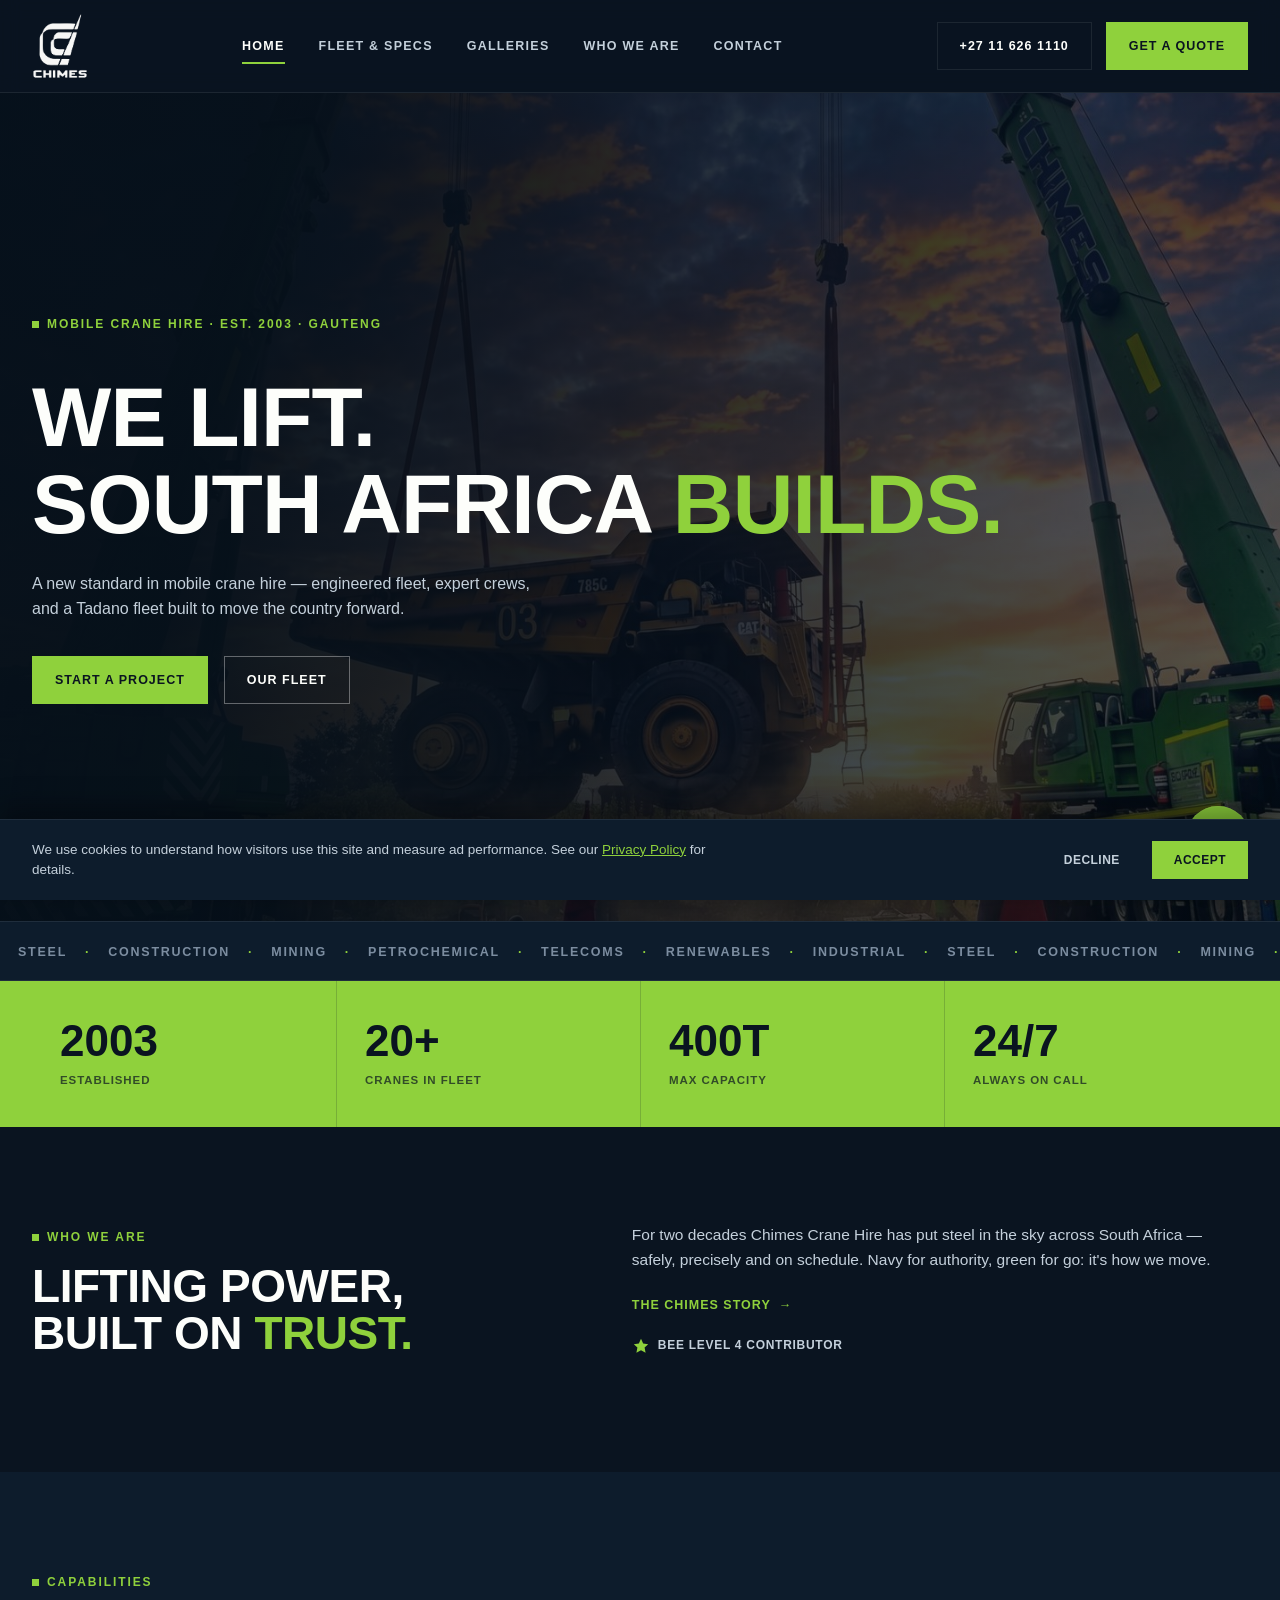
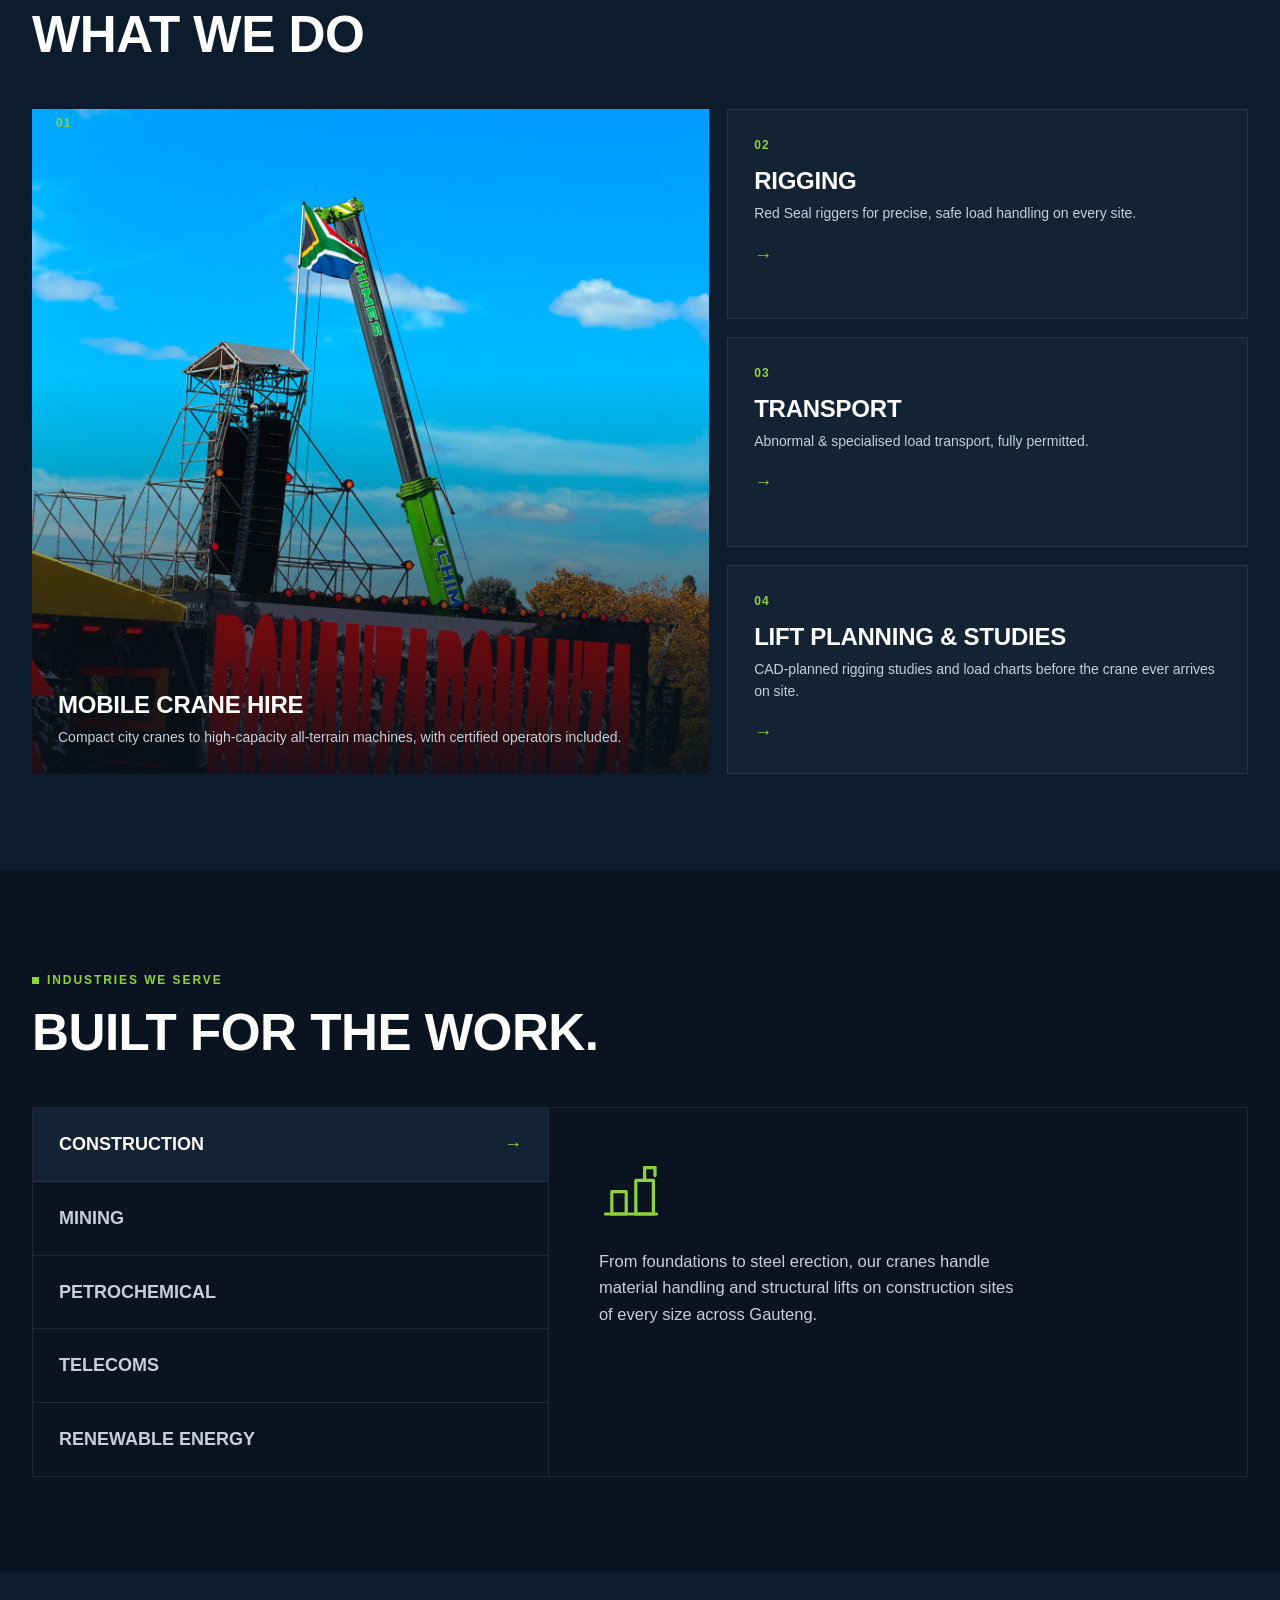
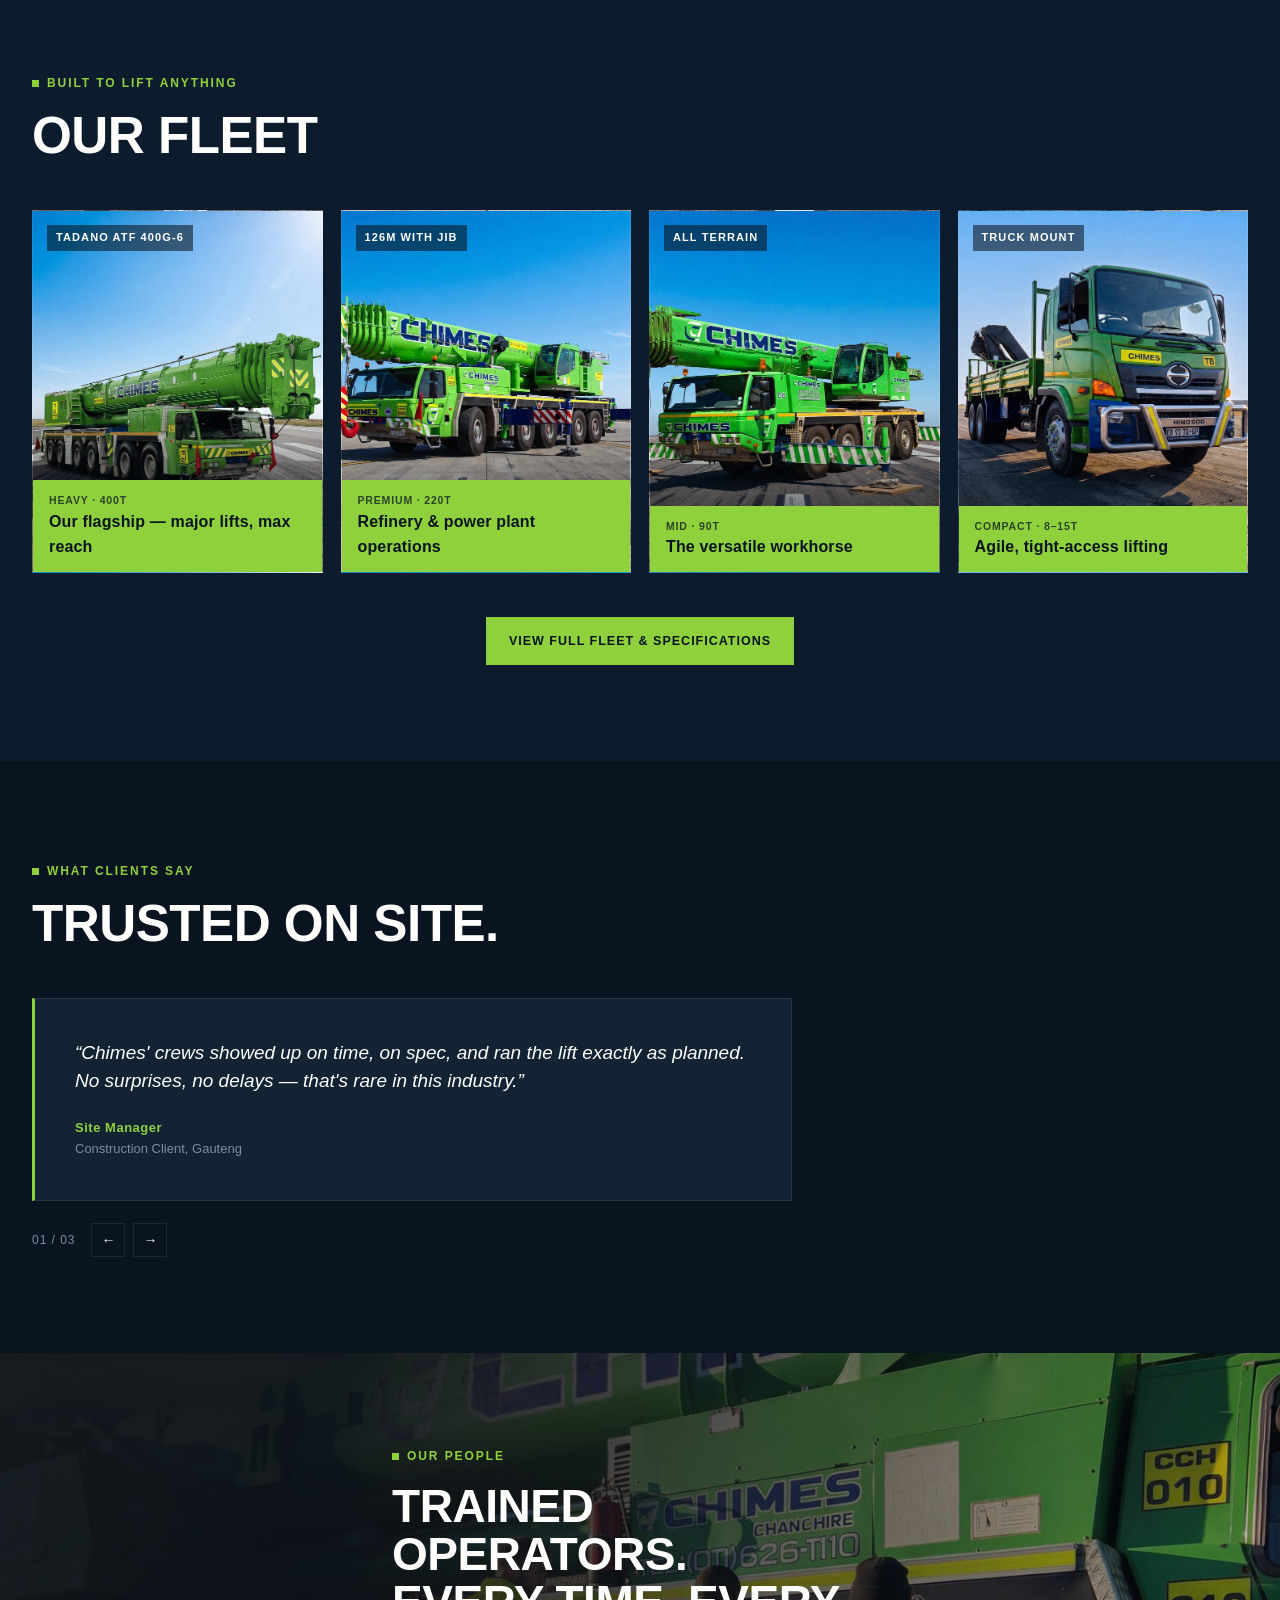
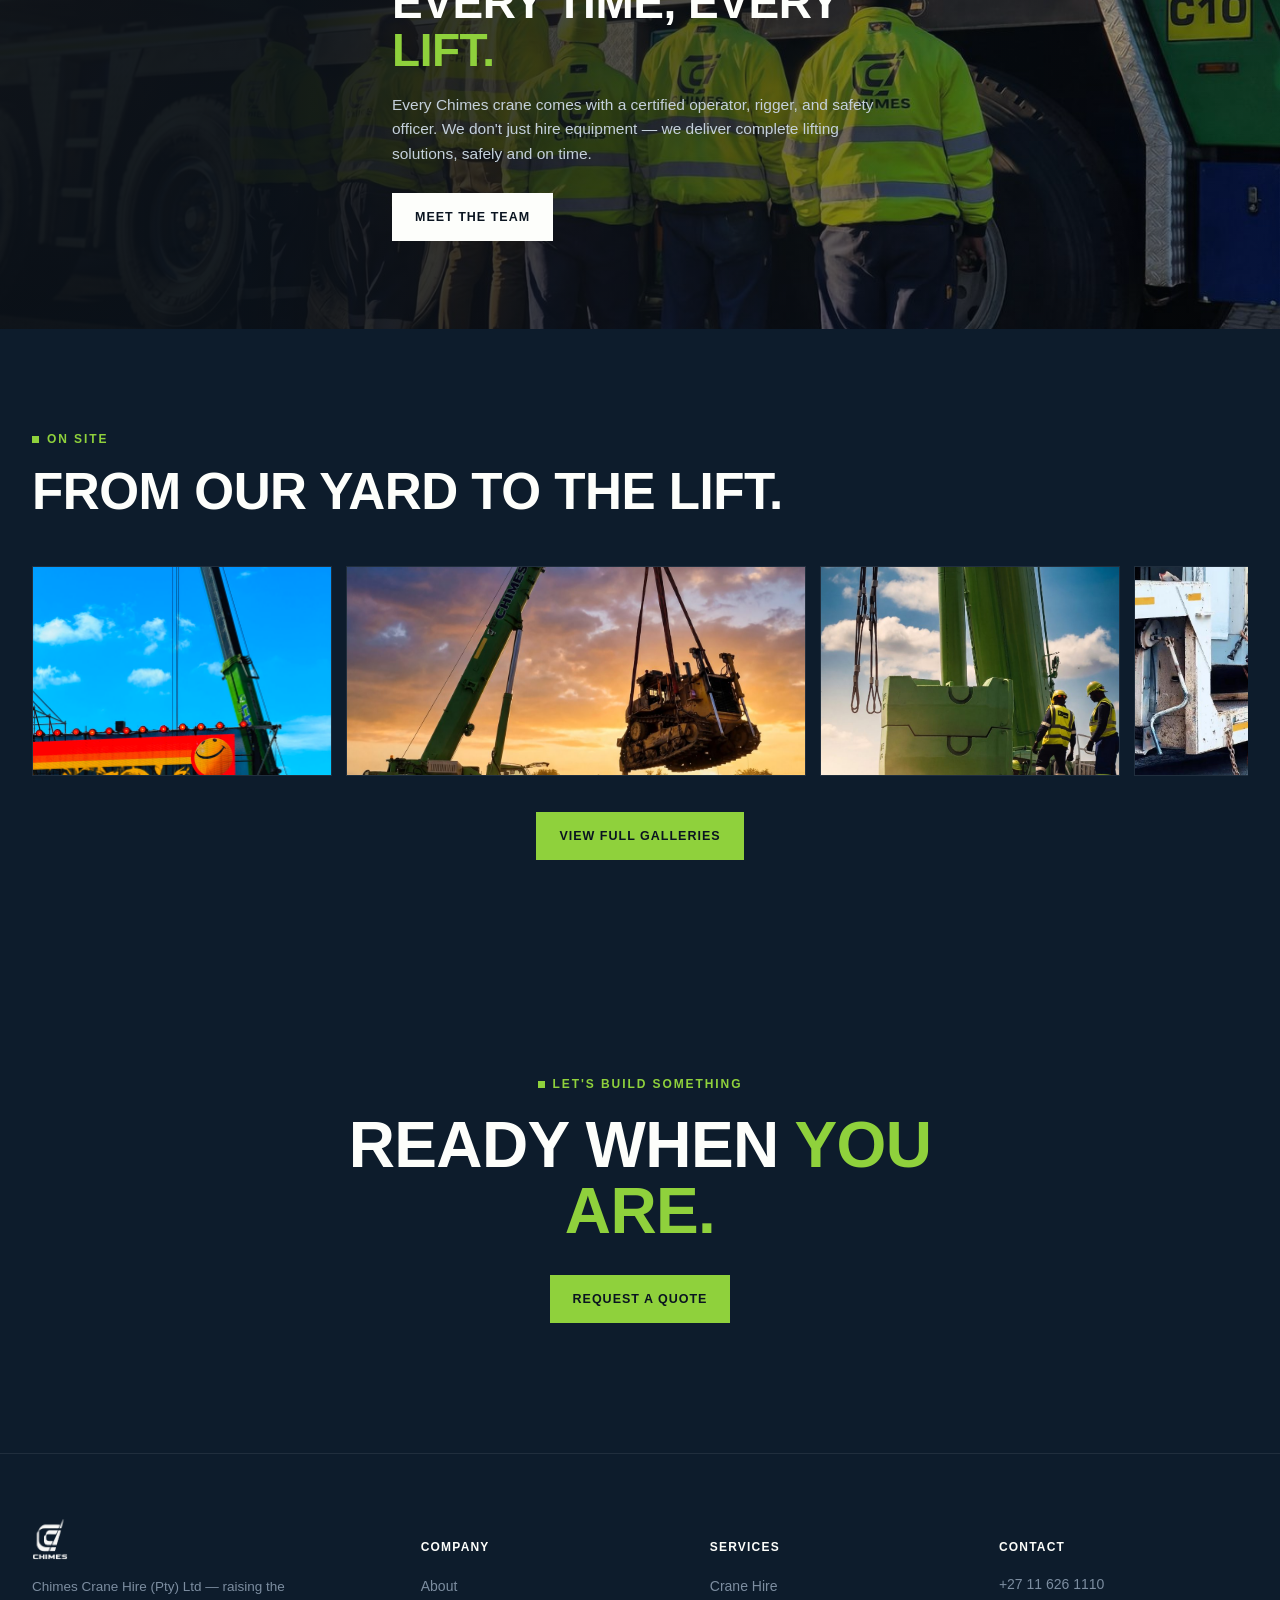
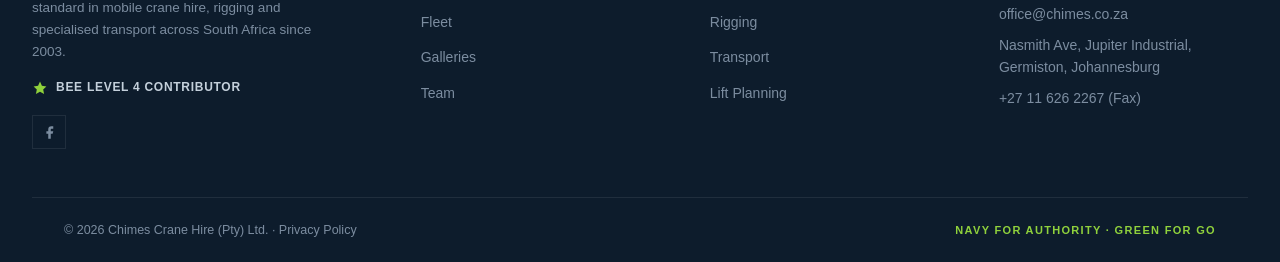
==== commit ea6e9c45: "Revert BEE Level 5 -> 4 - client confirmed Level 4 directly The public "Level 5" lead from yesterday" ====
--- a/index.html
+++ b/index.html
@@ -27,7 +27,7 @@
   -->
 
   <title>Chimes Crane Hire — Gauteng's Trusted Crane Hire Experts</title>
-  <meta name="description" content="Chimes Crane Hire — owner-managed Tadano crane hire in Germiston, Johannesburg since 2003. 8 to 400 ton fleet, certified operators, BEE Level 5.">
+  <meta name="description" content="Chimes Crane Hire — owner-managed Tadano crane hire in Germiston, Johannesburg since 2003. 8 to 400 ton fleet, certified operators, BEE Level 4.">
 
   <!-- SEO: this build is hosted on a temporary GitHub Pages URL for client review, not the
        live production domain. Remove the noindex line below and swap every
@@ -39,12 +39,12 @@
   <meta property="og:type" content="website">
   <meta property="og:site_name" content="Chimes Crane Hire">
   <meta property="og:title" content="Chimes Crane Hire — Gauteng's Trusted Crane Hire Experts">
-  <meta property="og:description" content="Owner-managed Tadano crane hire in Germiston, Johannesburg since 2003. 8 to 400 ton fleet, certified operators, BEE Level 5.">
+  <meta property="og:description" content="Owner-managed Tadano crane hire in Germiston, Johannesburg since 2003. 8 to 400 ton fleet, certified operators, BEE Level 4.">
   <meta property="og:url" content="https://zamichaelangelo.github.io/chimes-mockup-4/index.html">
   <meta property="og:image" content="https://zamichaelangelo.github.io/chimes-mockup-4/Cinematic%20Images/BARLOW%20pic%20%231.jpg">
   <meta name="twitter:card" content="summary_large_image">
   <meta name="twitter:title" content="Chimes Crane Hire — Gauteng's Trusted Crane Hire Experts">
-  <meta name="twitter:description" content="Owner-managed Tadano crane hire in Germiston, Johannesburg since 2003. 8 to 400 ton fleet, certified operators, BEE Level 5.">
+  <meta name="twitter:description" content="Owner-managed Tadano crane hire in Germiston, Johannesburg since 2003. 8 to 400 ton fleet, certified operators, BEE Level 4.">
   <meta name="twitter:image" content="https://zamichaelangelo.github.io/chimes-mockup-4/Cinematic%20Images/BARLOW%20pic%20%231.jpg">
 
   <link rel="preconnect" href="https://fonts.googleapis.com">
@@ -169,7 +169,7 @@
       <a href="contact.html#team" class="about-link">The Chimes Story <span class="arrow">&rarr;</span></a>
       <div class="bee">
         <svg width="18" height="18" viewBox="0 0 20 20" fill="var(--green)"><path d="M10 2L12.4 7.2L18 8L14 11.8L15.1 17.4L10 14.7L4.9 17.4L6 11.8L2 8L7.6 7.2Z"/></svg>
-        <span>BEE Level 5 Contributor</span>
+        <span>BEE Level 4 Contributor</span>
       </div>
     </div>
   </div>
@@ -367,7 +367,7 @@
         <!-- PLACEHOLDER: pending confirmed BEE certificate — verify level + expiry before launch. -->
         <div class="bee bee-ft">
           <svg width="16" height="16" viewBox="0 0 20 20" fill="var(--green)"><path d="M10 2L12.4 7.2L18 8L14 11.8L15.1 17.4L10 14.7L4.9 17.4L6 11.8L2 8L7.6 7.2Z"/></svg>
-          <span>BEE Level 5 Contributor</span>
+          <span>BEE Level 4 Contributor</span>
         </div>
         <a href="https://www.facebook.com/ChimesCraneHire/" target="_blank" rel="noopener noreferrer" aria-label="Facebook" class="ft-social">
           <svg width="15" height="15" viewBox="0 0 24 24" fill="currentColor"><path d="M18 2h-3a5 5 0 00-5 5v3H7v4h3v8h4v-8h3l1-4h-4V7a1 1 0 011-1h3z"/></svg>
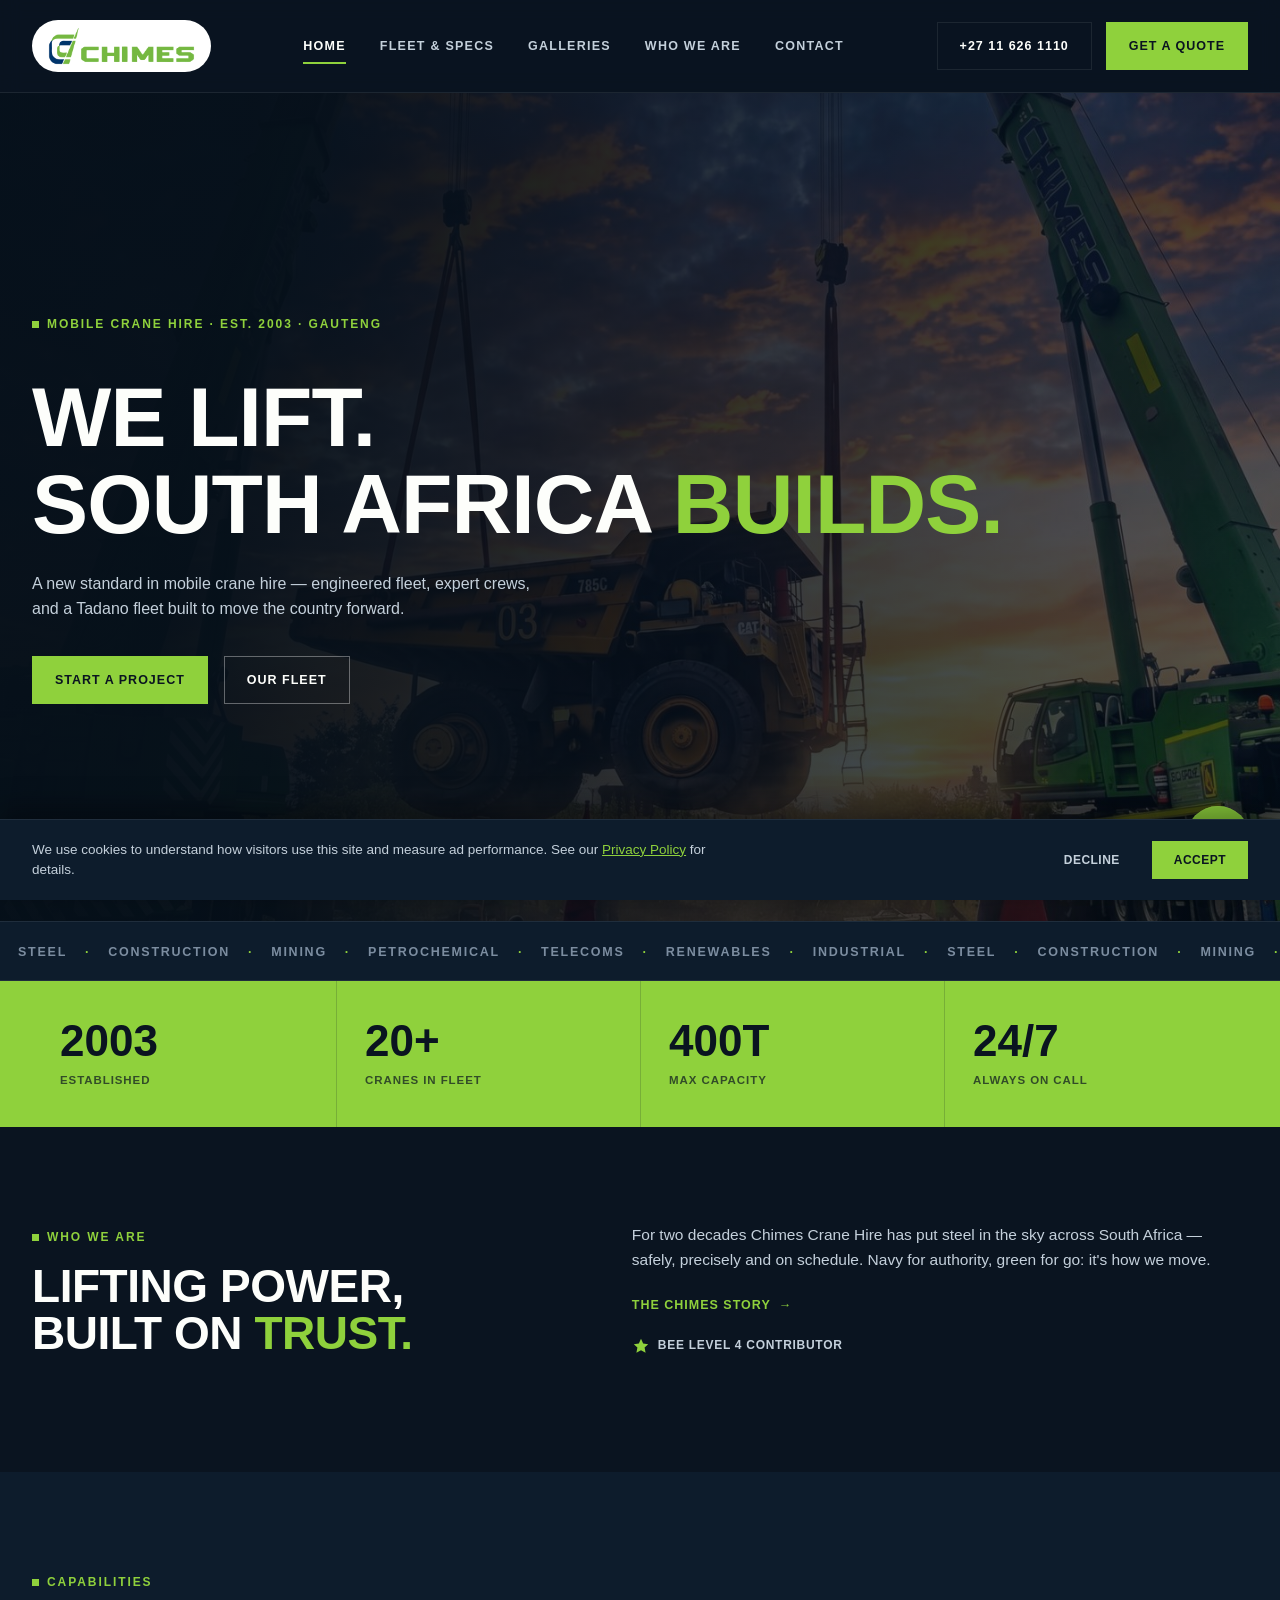
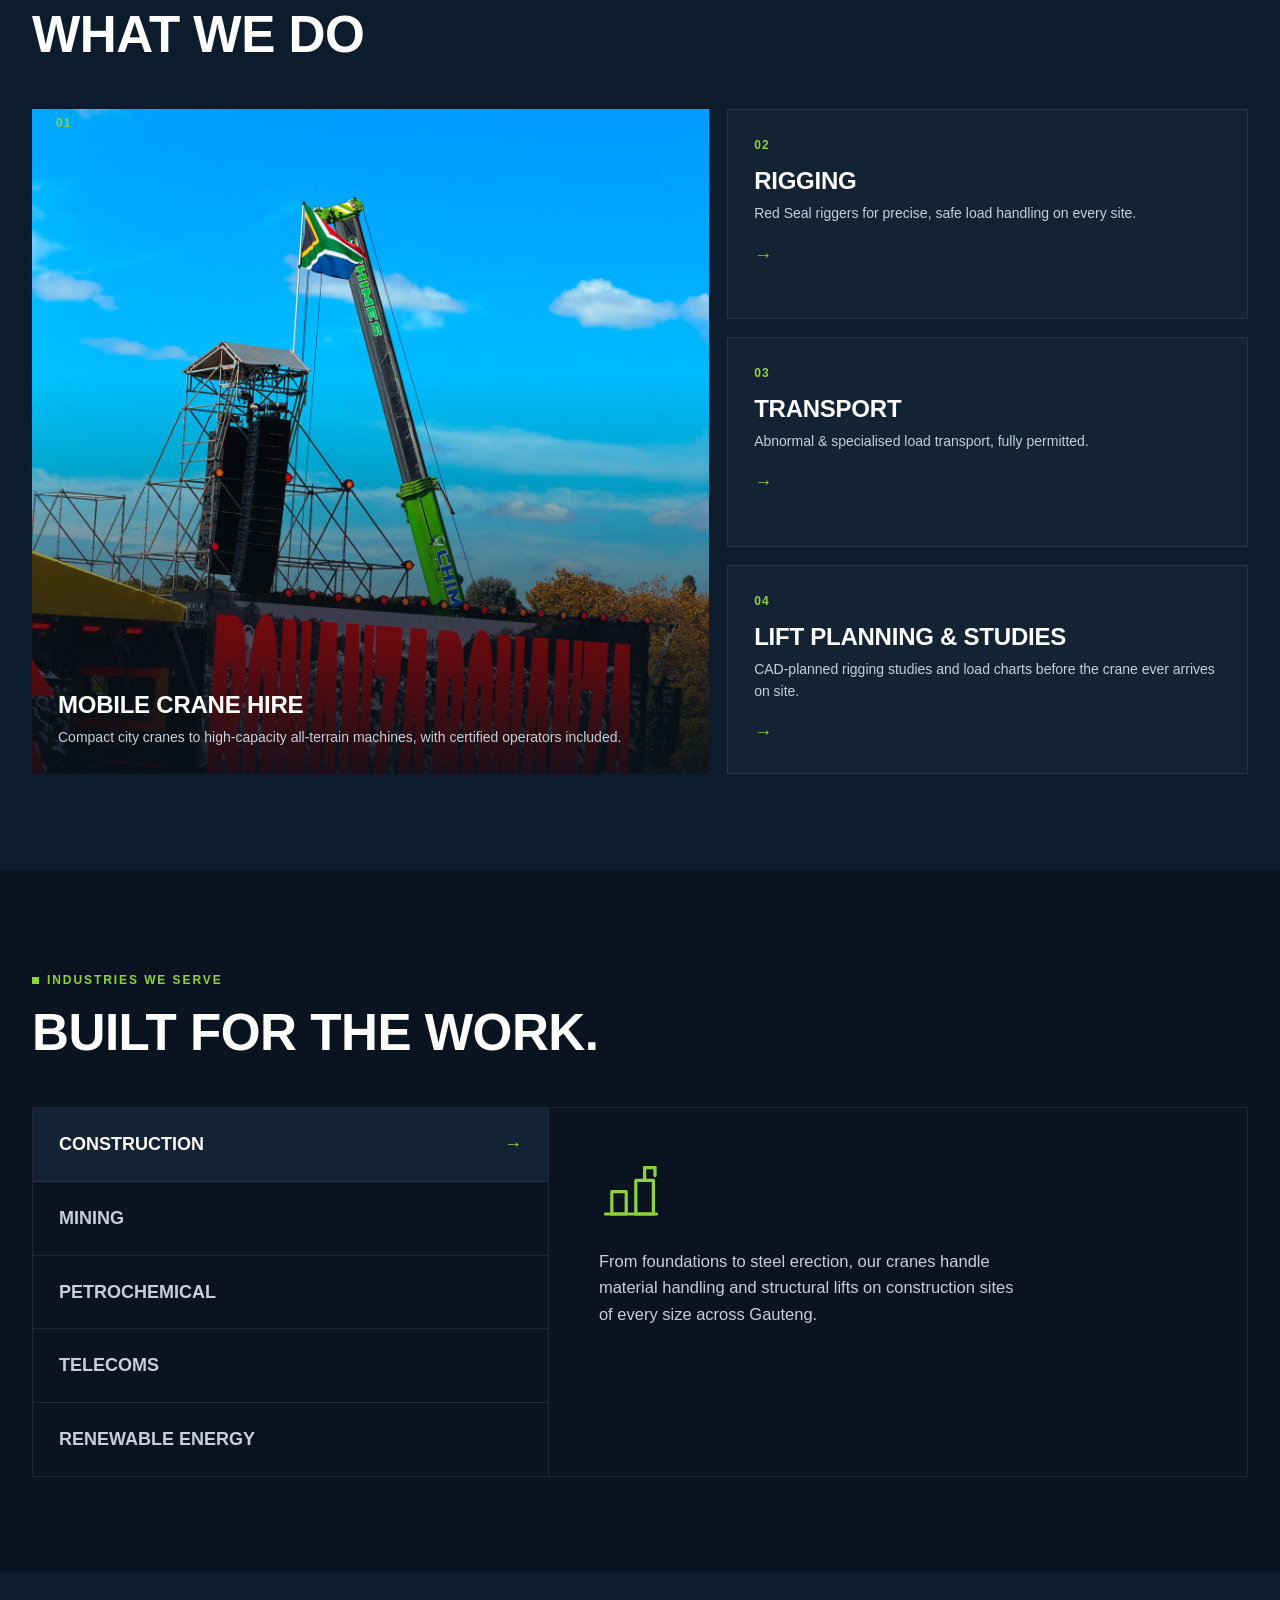
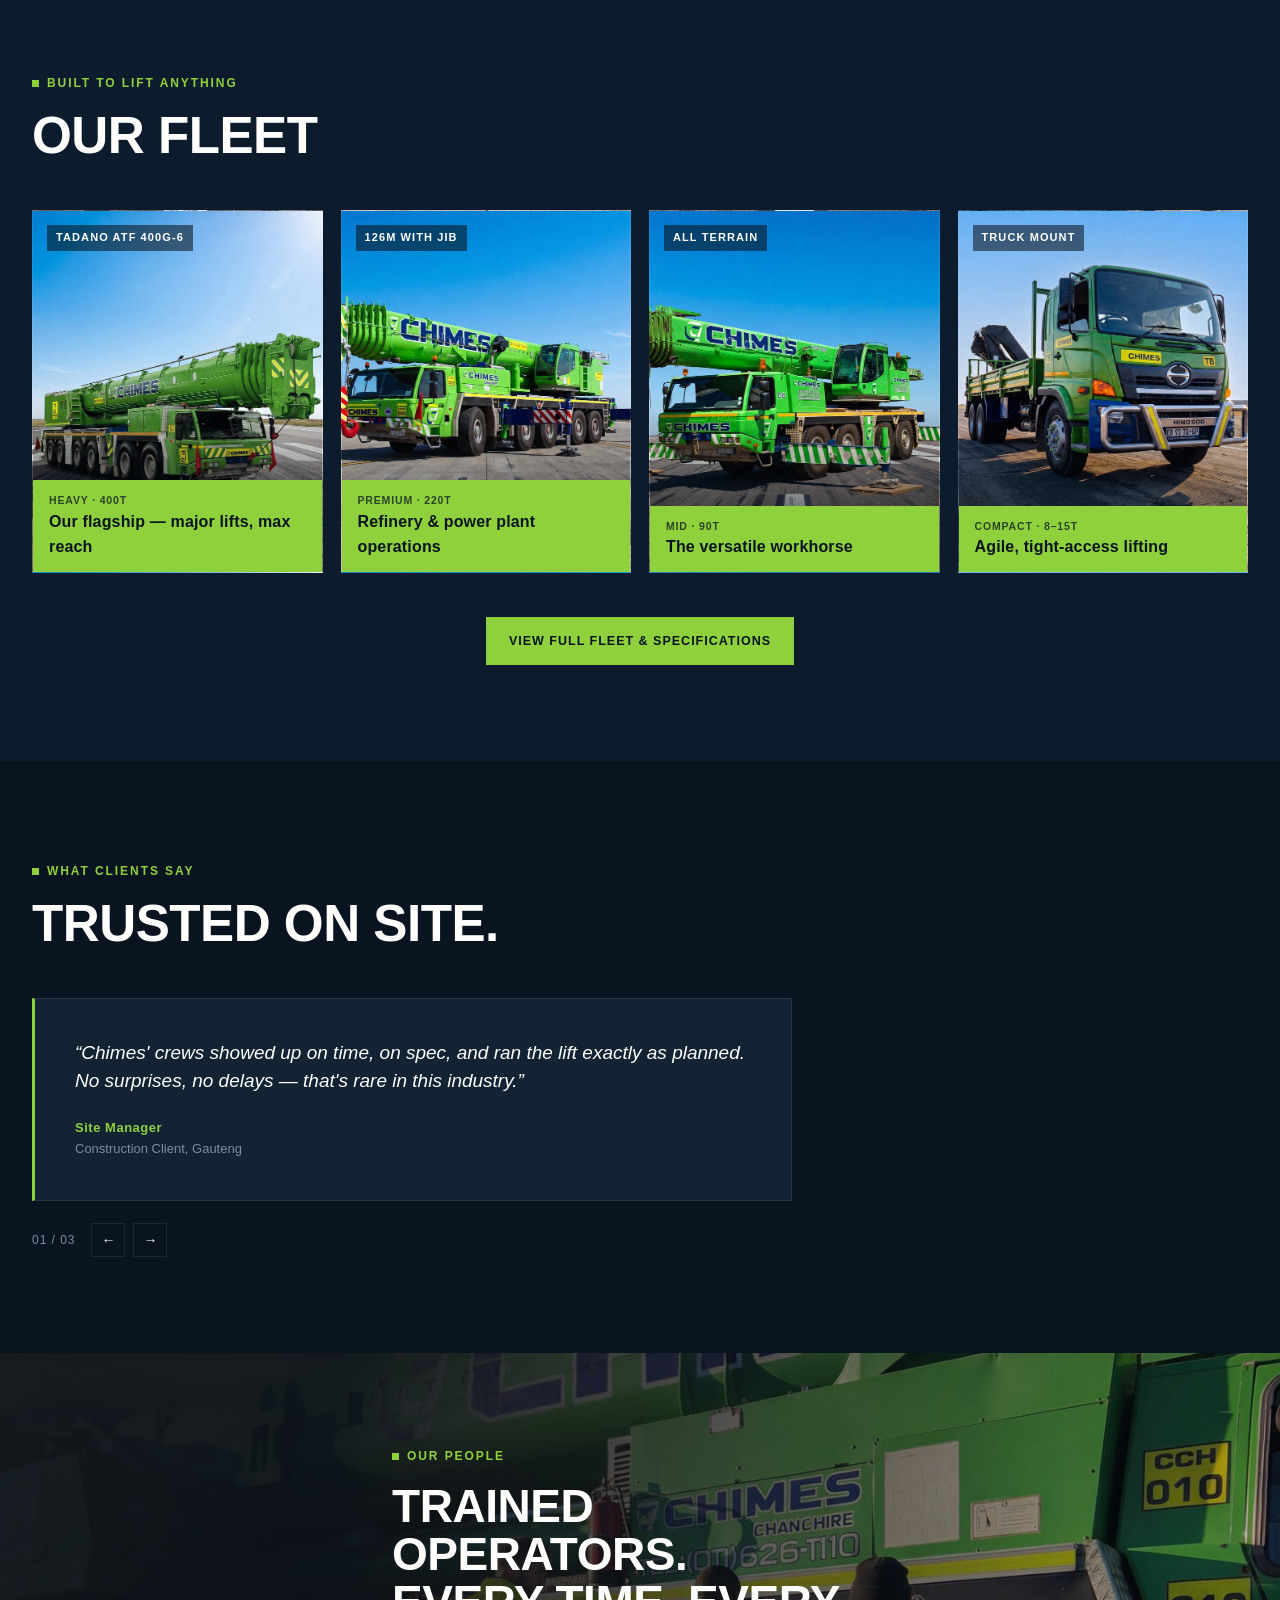
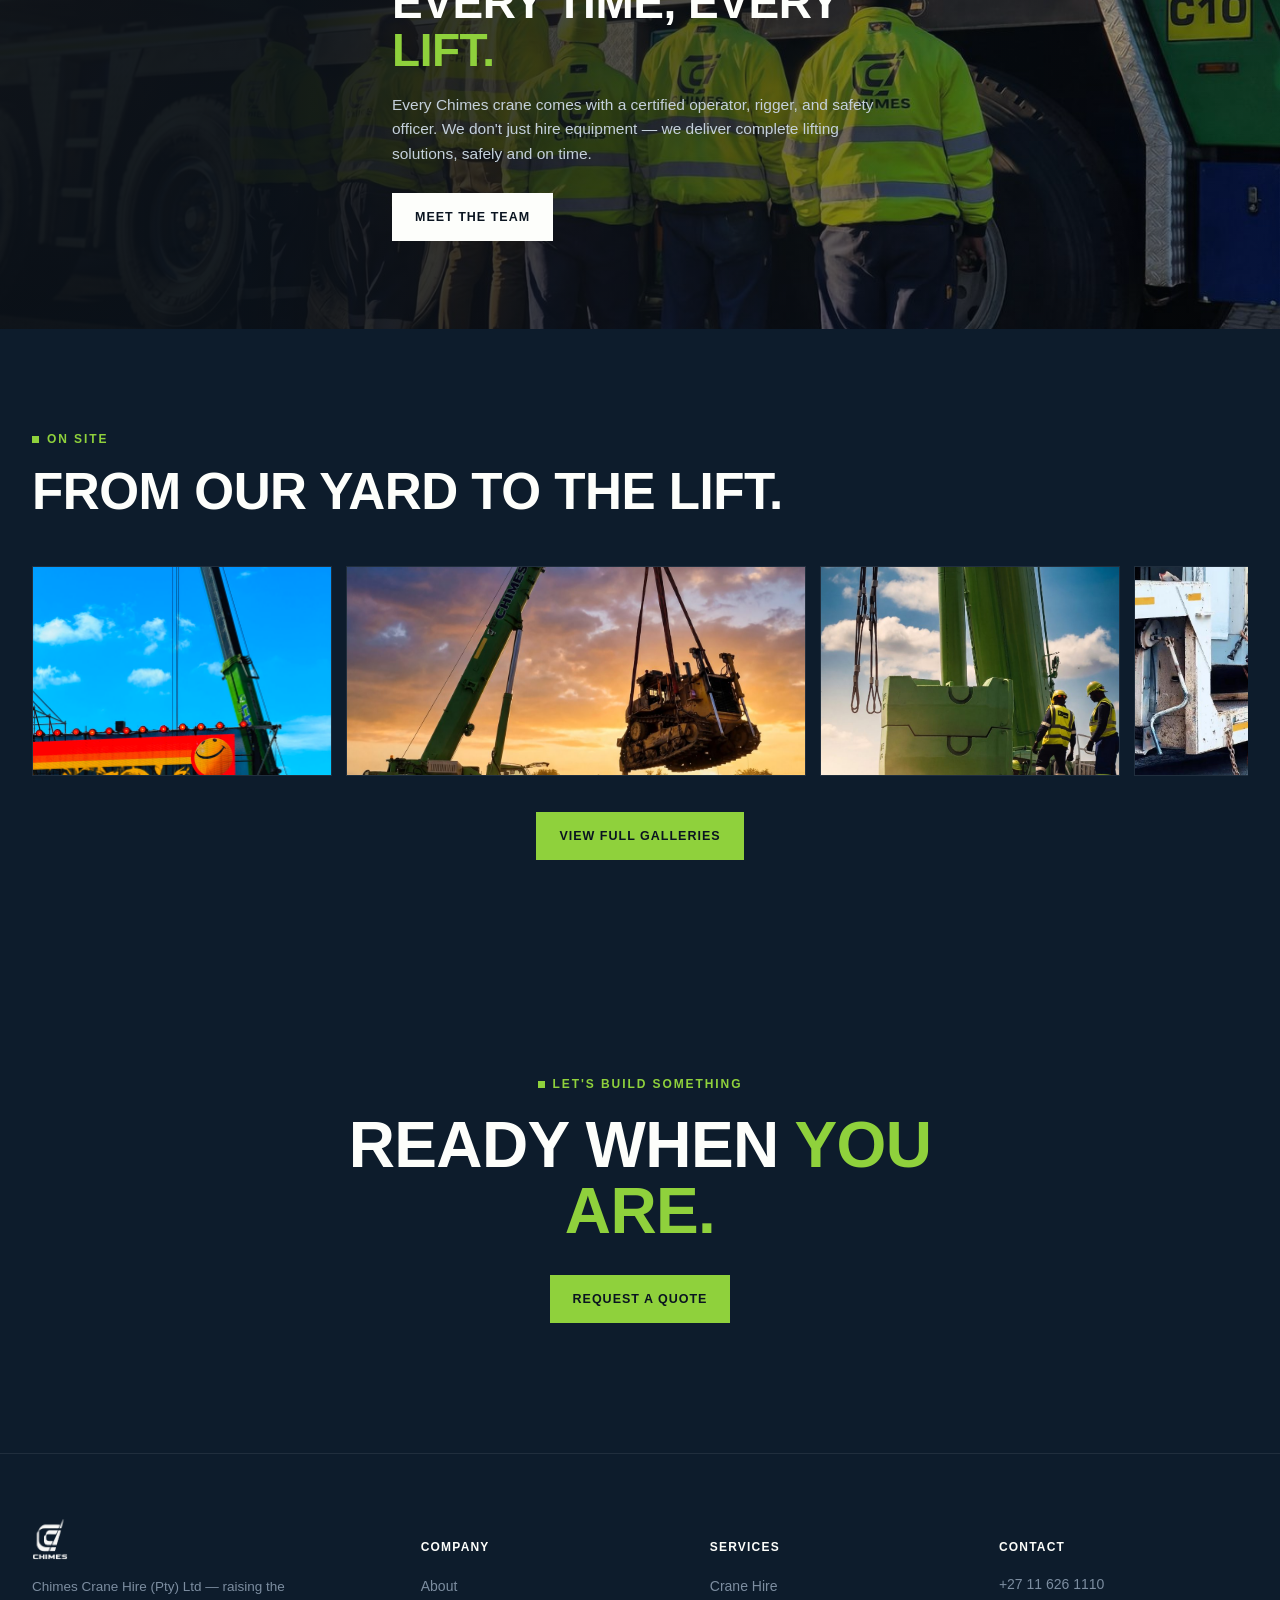
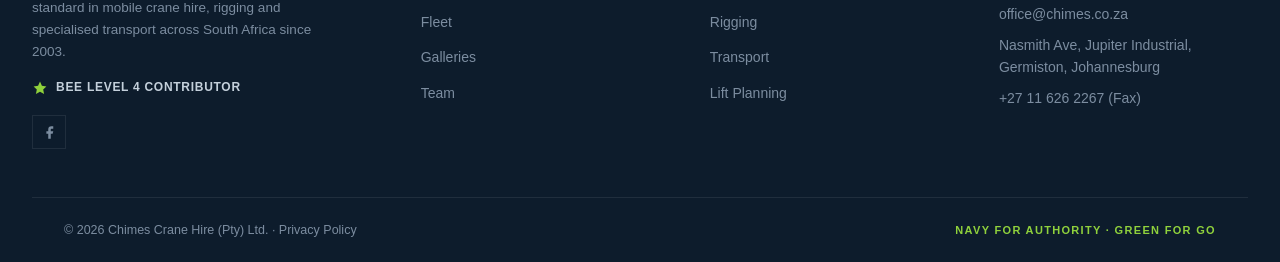
==== commit d845faee: "Add white pill to nav logo, switch to colored logo, reduce to 38px height Co-Authored-By: Claude Son" ====
--- a/index.html
+++ b/index.html
@@ -93,7 +93,7 @@
 <!-- NAV -->
 <header id="hdr">
   <div class="nav-wrap">
-    <a href="index.html" class="logo-link"><img src="Logos/Chimes_Dynamic_Logo_White_PNG.png" alt="Chimes Crane Hire"></a>
+    <a href="index.html" class="logo-link"><img src="Logos/Official_Chimes_Extended_Logo.png" alt="Chimes Crane Hire"></a>
     <button class="hbg" id="hbg" aria-label="Menu">
       <svg width="22" height="15" viewBox="0 0 22 15" fill="none"><rect y="0" width="22" height="2.5" rx="1"/><rect y="6" width="22" height="2.5" rx="1"/><rect y="12" width="22" height="2.5" rx="1"/></svg>
     </button>
--- a/style.css
+++ b/style.css
@@ -130,7 +130,12 @@
   display:flex; align-items:center; justify-content:space-between;
   height:92px;
 }
-.logo-link img{height:66px;}
+.logo-link{
+  display:inline-flex; align-items:center;
+  background:#fff; border-radius:50px;
+  padding:7px 16px;
+}
+.logo-link img{height:38px;}
 .nav-links{display:flex; align-items:center; gap:34px;}
 .nav-links a{
   font-family:var(--ff-head);
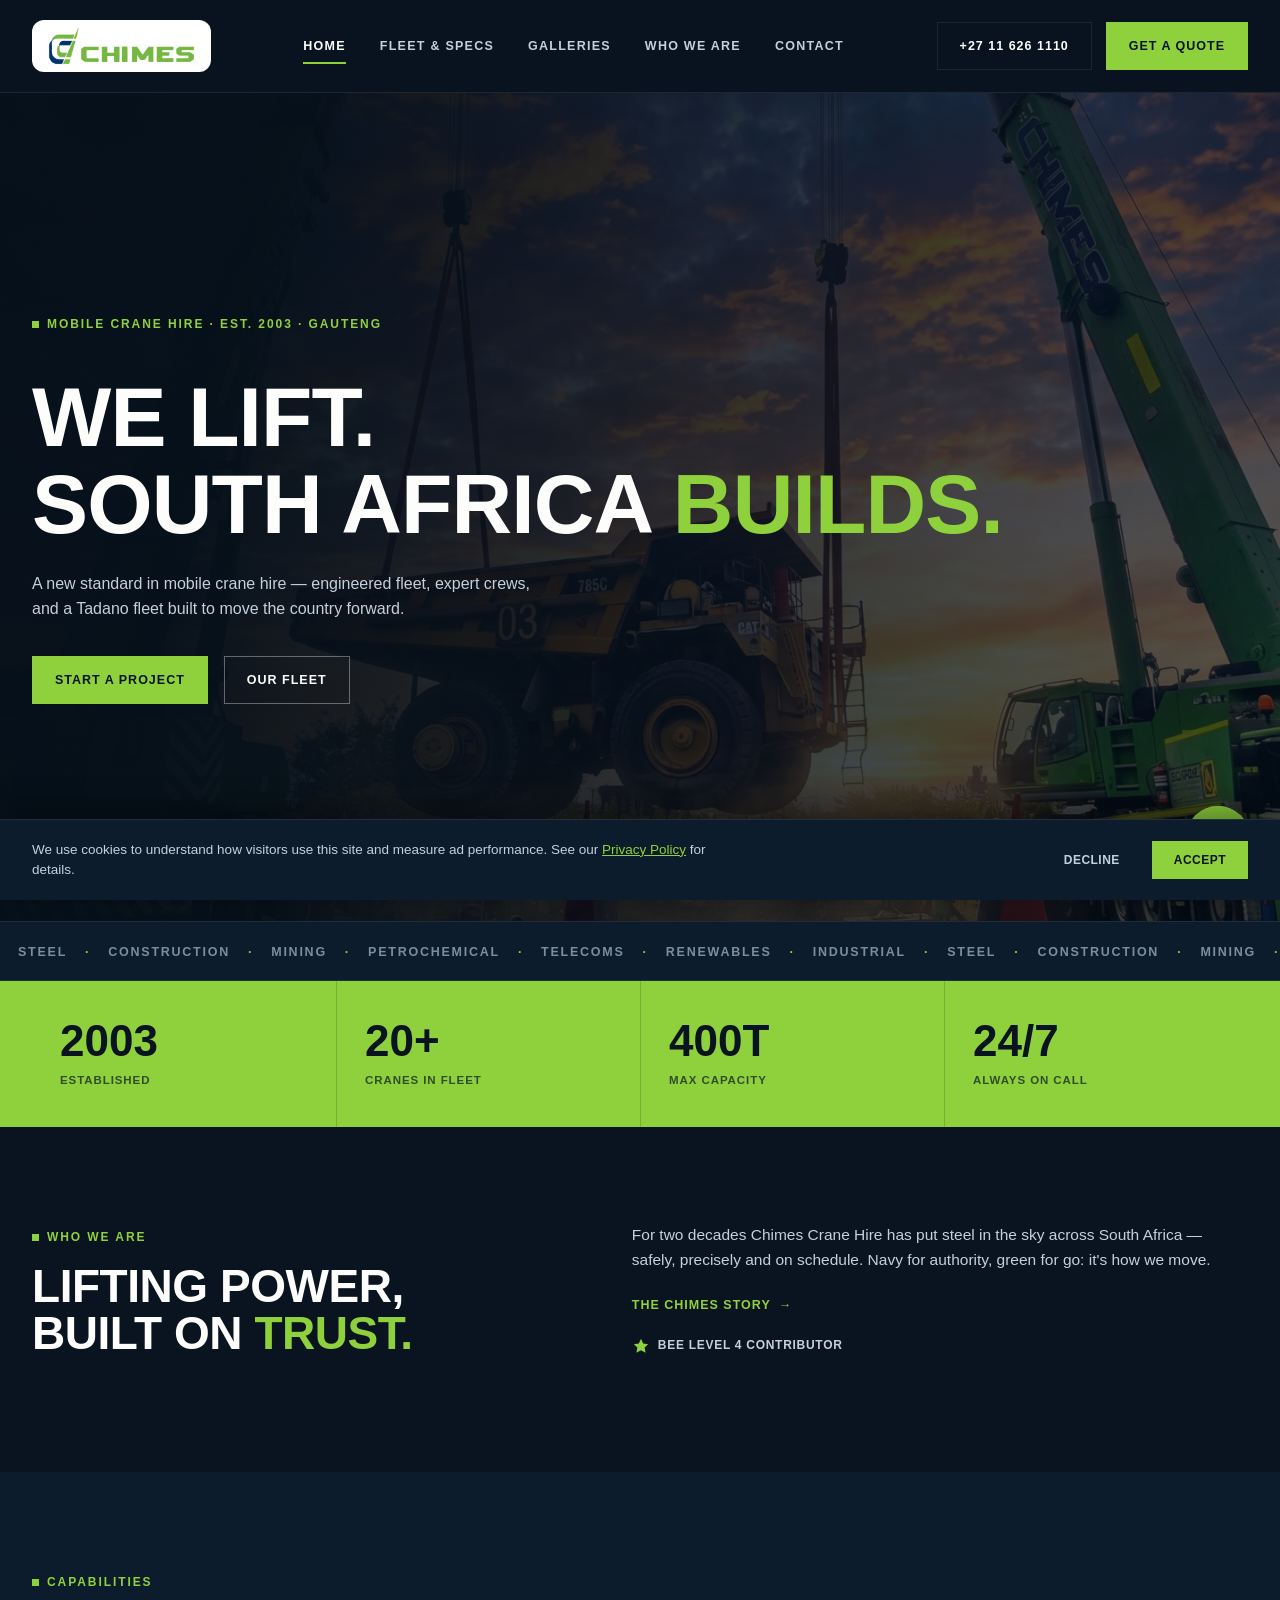
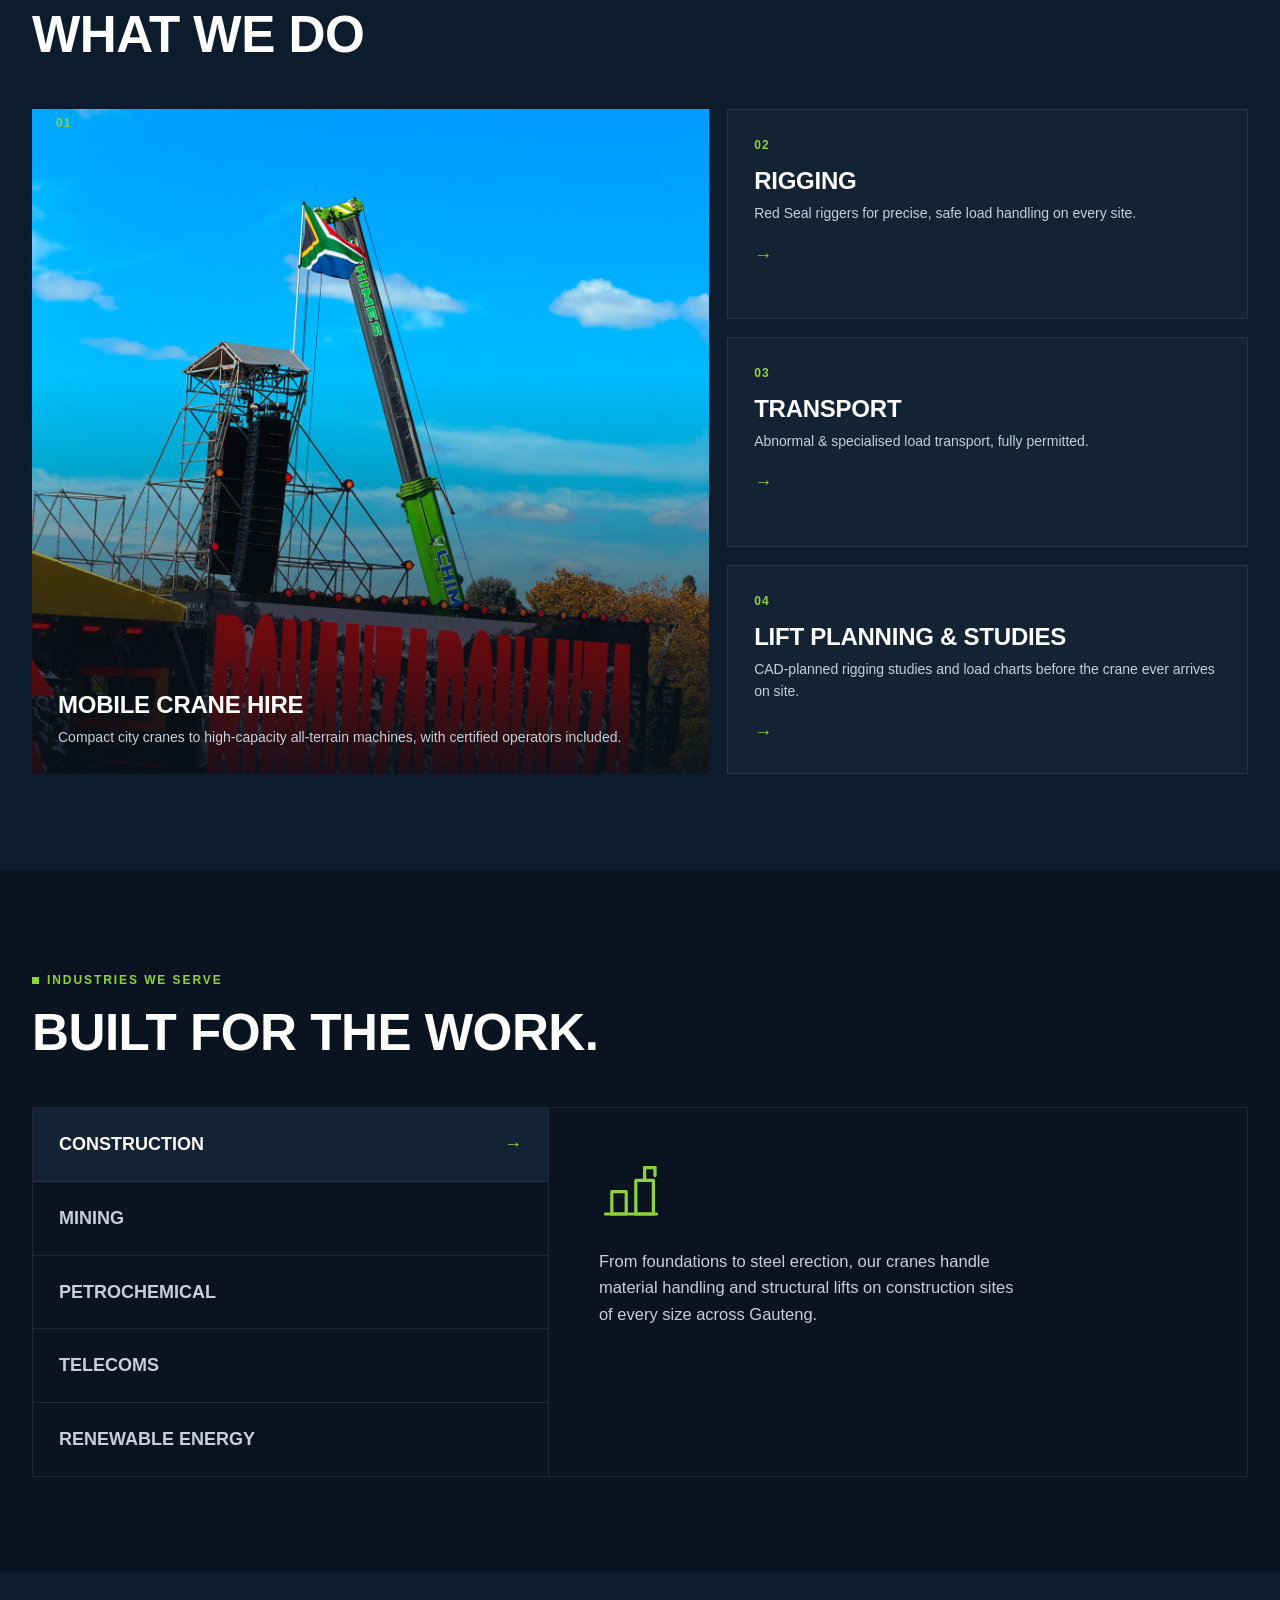
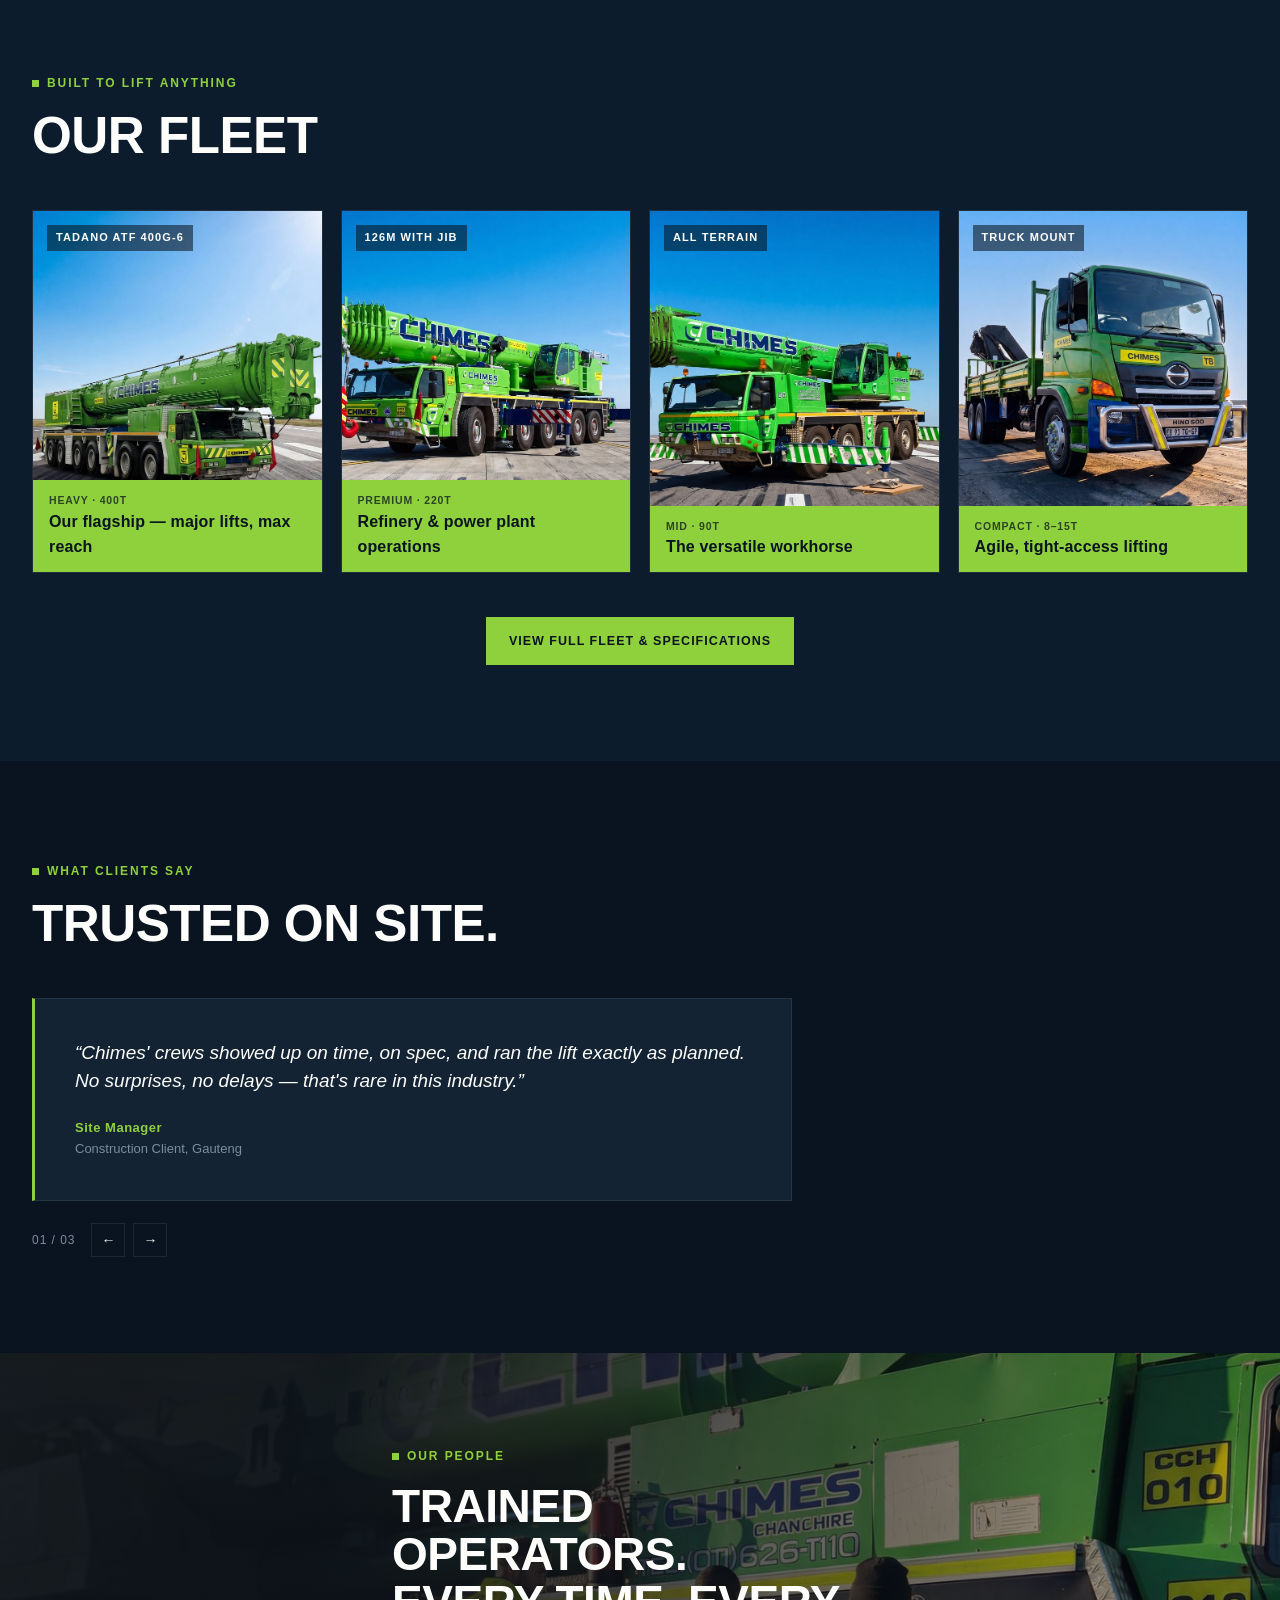
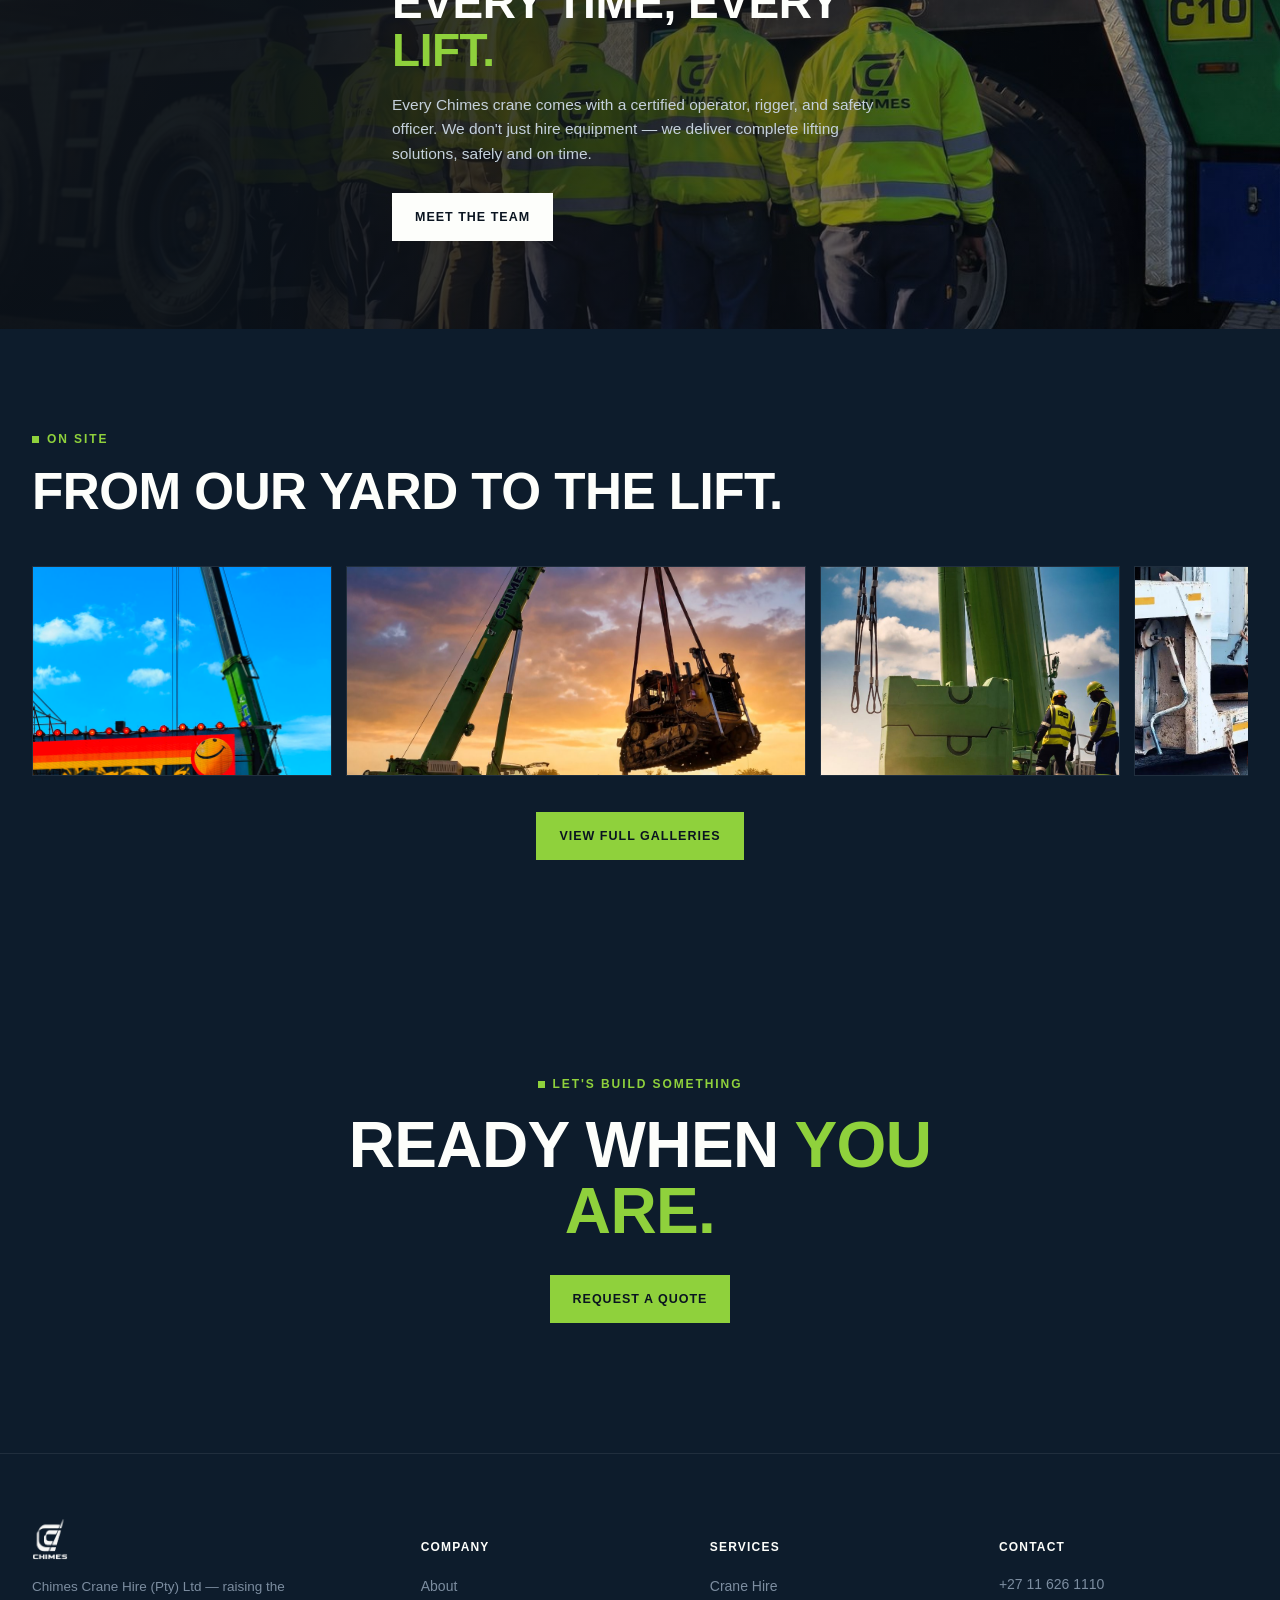
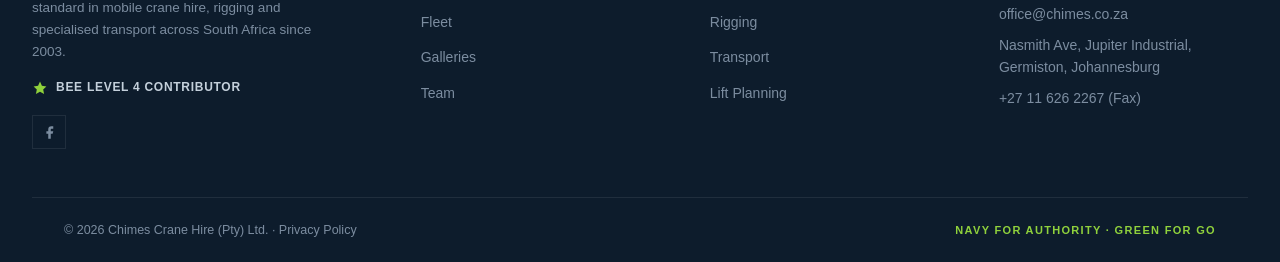
==== commit 7b570a8d: "Redo fleet cards: real img elements + object-fit:cover, zero gap border" ====
--- a/index.html
+++ b/index.html
@@ -251,19 +251,23 @@
       <h2>Our Fleet</h2>
     </div>
     <div class="fleet-card-grid fu">
-      <a class="fc" href="fleet.html" style="background-image:url('images/fleet/chimes-400t.jpg');">
+      <a class="fc" href="fleet.html">
+        <img class="fc-img" src="images/fleet/chimes-400t.jpg" alt="Tadano ATF 400G-6">
         <span class="fc-sub">Tadano ATF 400G-6</span>
         <div class="fc-tag"><div class="fc-class">Heavy &middot; 400T</div><div class="fc-name">Our flagship — major lifts, max reach</div></div>
       </a>
-      <a class="fc" href="fleet.html" style="background-image:url('images/fleet/chimes-220t.jpg');">
+      <a class="fc" href="fleet.html">
+        <img class="fc-img" src="images/fleet/chimes-220t.jpg" alt="126m With Jib">
         <span class="fc-sub">126m With Jib</span>
         <div class="fc-tag"><div class="fc-class">Premium &middot; 220T</div><div class="fc-name">Refinery &amp; power plant operations</div></div>
       </a>
-      <a class="fc" href="fleet.html" style="background-image:url('images/fleet/chimes-90t.jpg');">
+      <a class="fc" href="fleet.html">
+        <img class="fc-img" src="images/fleet/chimes-90t.jpg" alt="All Terrain">
         <span class="fc-sub">All Terrain</span>
         <div class="fc-tag"><div class="fc-class">Mid &middot; 90T</div><div class="fc-name">The versatile workhorse</div></div>
       </a>
-      <a class="fc" href="fleet.html" style="background-image:url('images/fleet/chimes-8-15t-truck.jpg');">
+      <a class="fc" href="fleet.html">
+        <img class="fc-img" src="images/fleet/chimes-8-15t-truck.jpg" alt="Truck Mount">
         <span class="fc-sub">Truck Mount</span>
         <div class="fc-tag"><div class="fc-class">Compact &middot; 8&ndash;15T</div><div class="fc-name">Agile, tight-access lifting</div></div>
       </a>
--- a/style.css
+++ b/style.css
@@ -132,7 +132,7 @@
 }
 .logo-link{
   display:inline-flex; align-items:center;
-  background:#fff; border-radius:50px;
+  background:#fff; border-radius:12px;
   padding:7px 16px;
 }
 .logo-link img{height:38px;}
@@ -354,20 +354,26 @@
 .fc{
   position:relative;
   aspect-ratio:4/5;
-  background-size:cover; background-position:center;
   overflow:hidden;
   border:1px solid var(--line);
   display:block;
   width:100%;
   padding:0;
   margin:0;
-  background-color:var(--card);
   text-align:left;
   font:inherit;
   cursor:pointer;
+  transition:border-color .2s;
+}
+.fc:hover{border-color:rgba(255,255,255,.2); z-index:2;}
+.fc-img{
+  position:absolute; inset:0;
+  width:100%; height:100%;
+  object-fit:cover; object-position:center;
+  display:block;
   transition:transform .35s ease;
 }
-.fc:hover{transform:scale(1.025); z-index:2;}
+.fc:hover .fc-img{transform:scale(1.05);}
 .fc::before{
   content:'';
   position:absolute; inset:0;
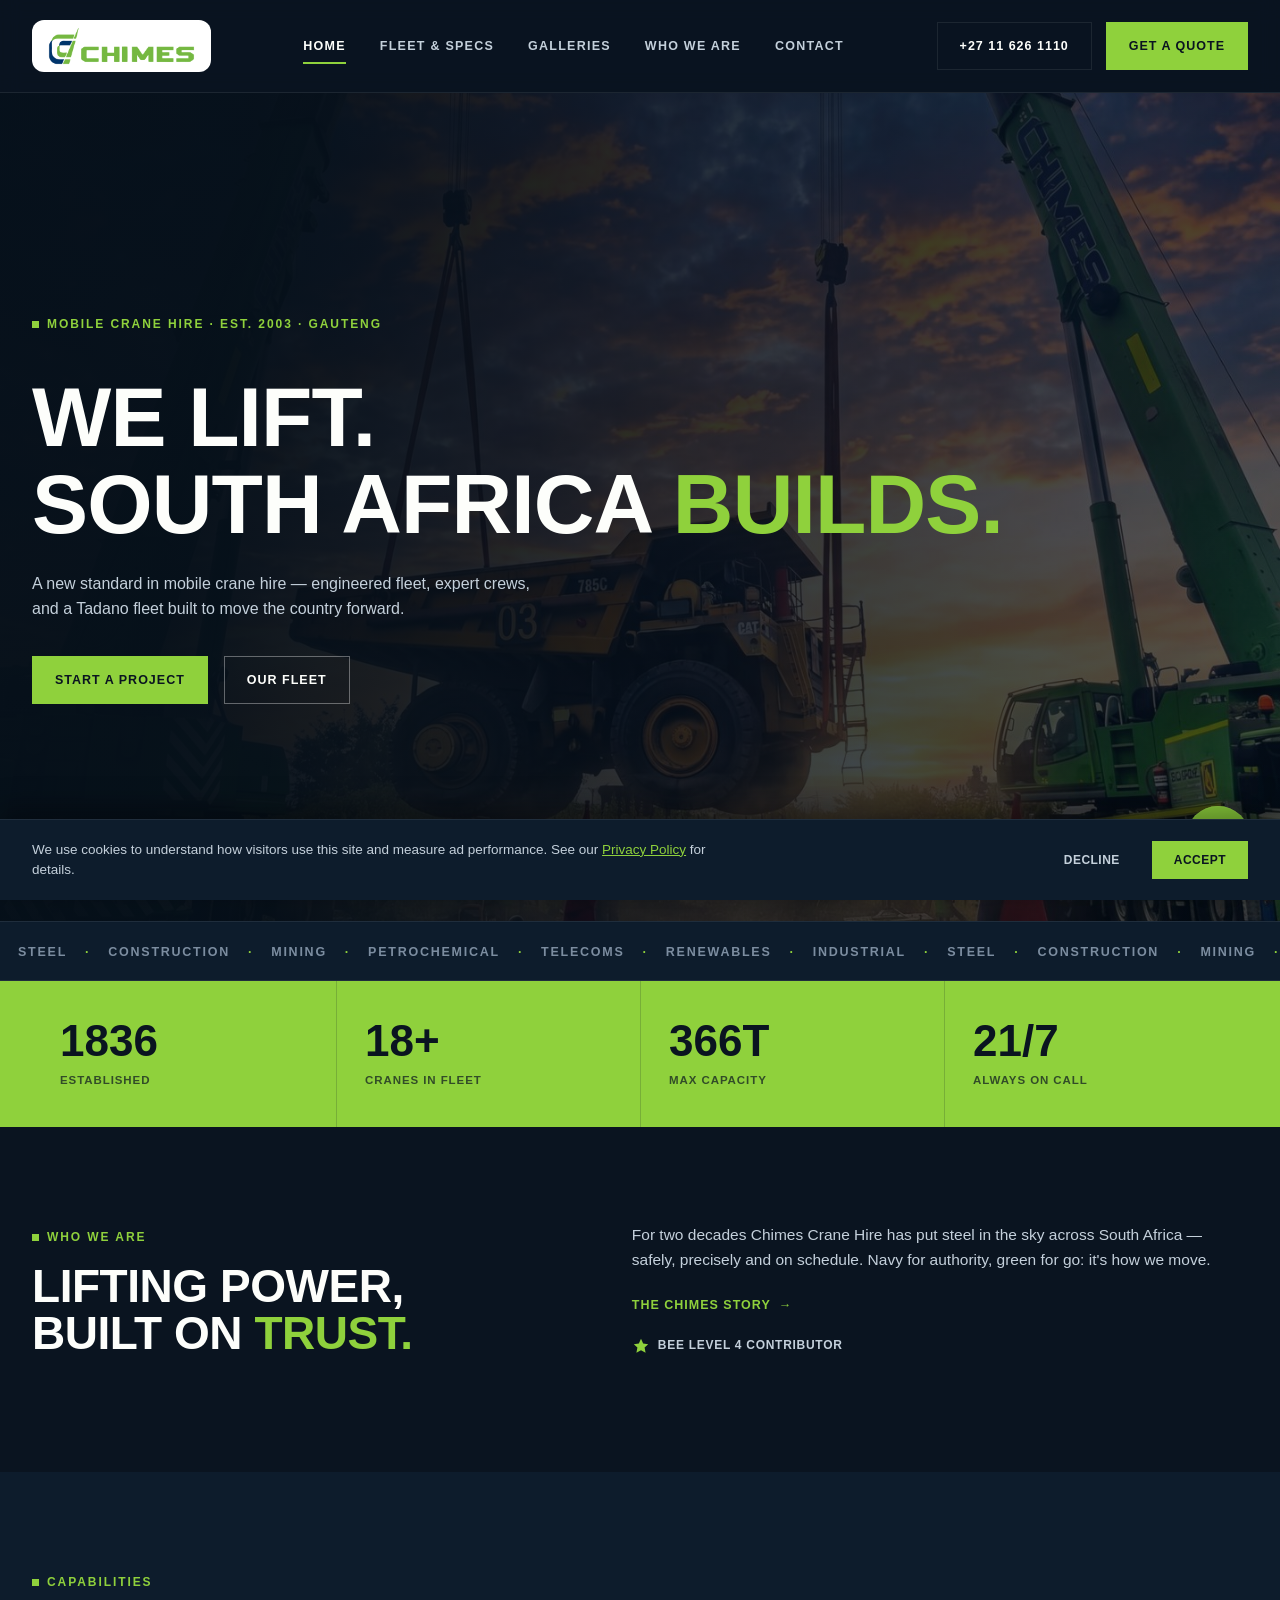
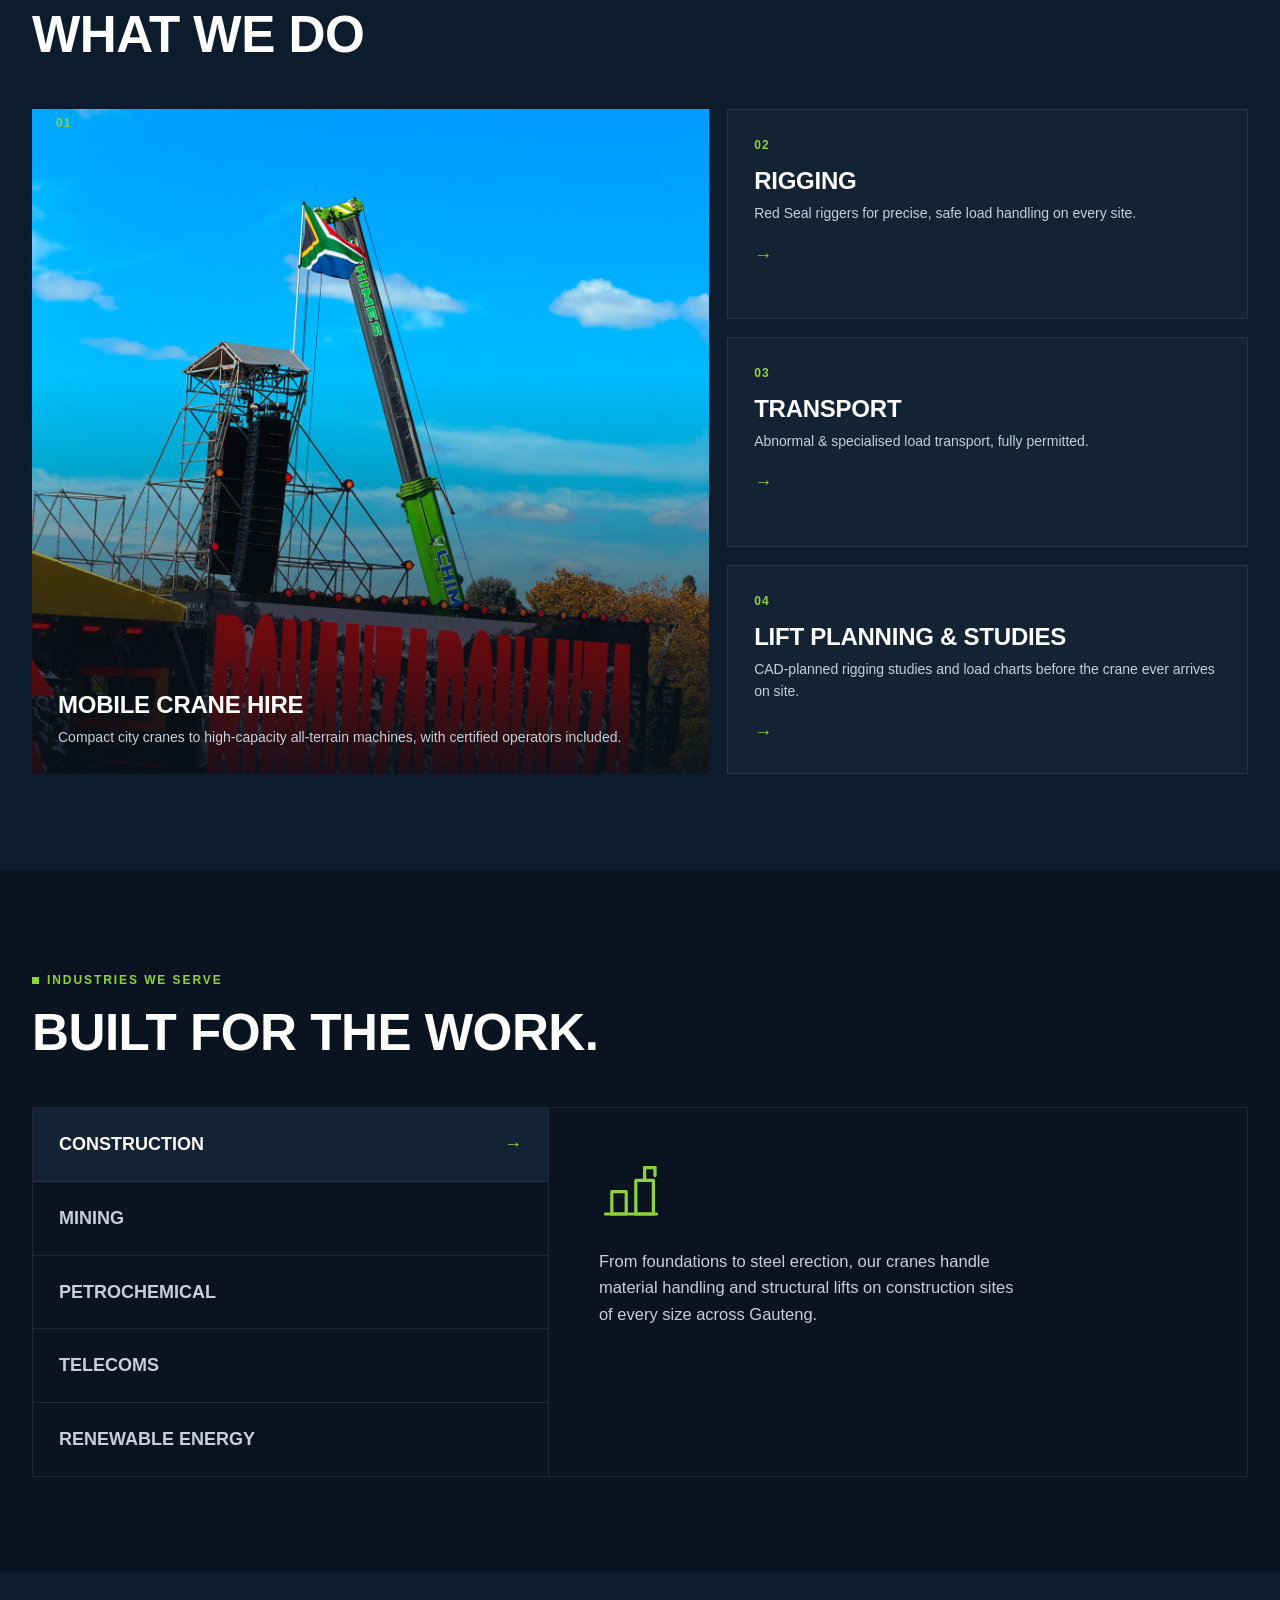
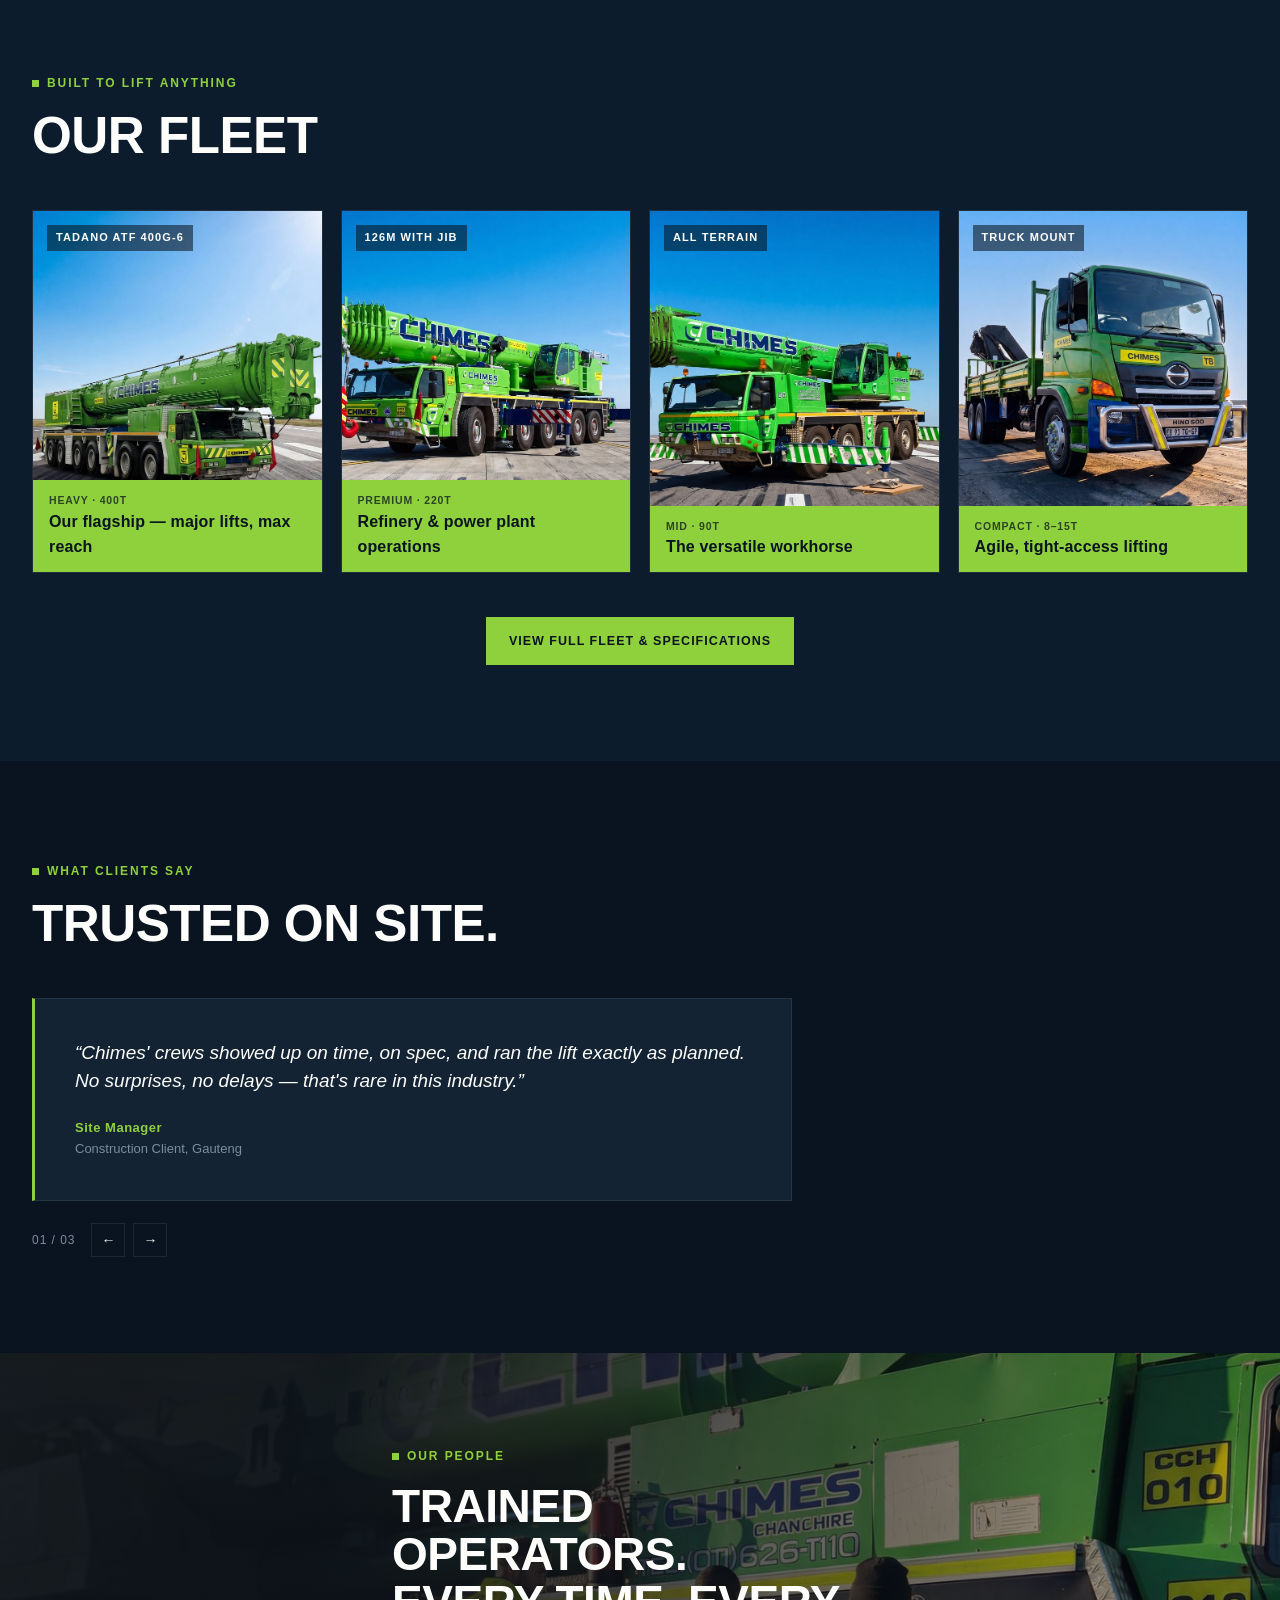
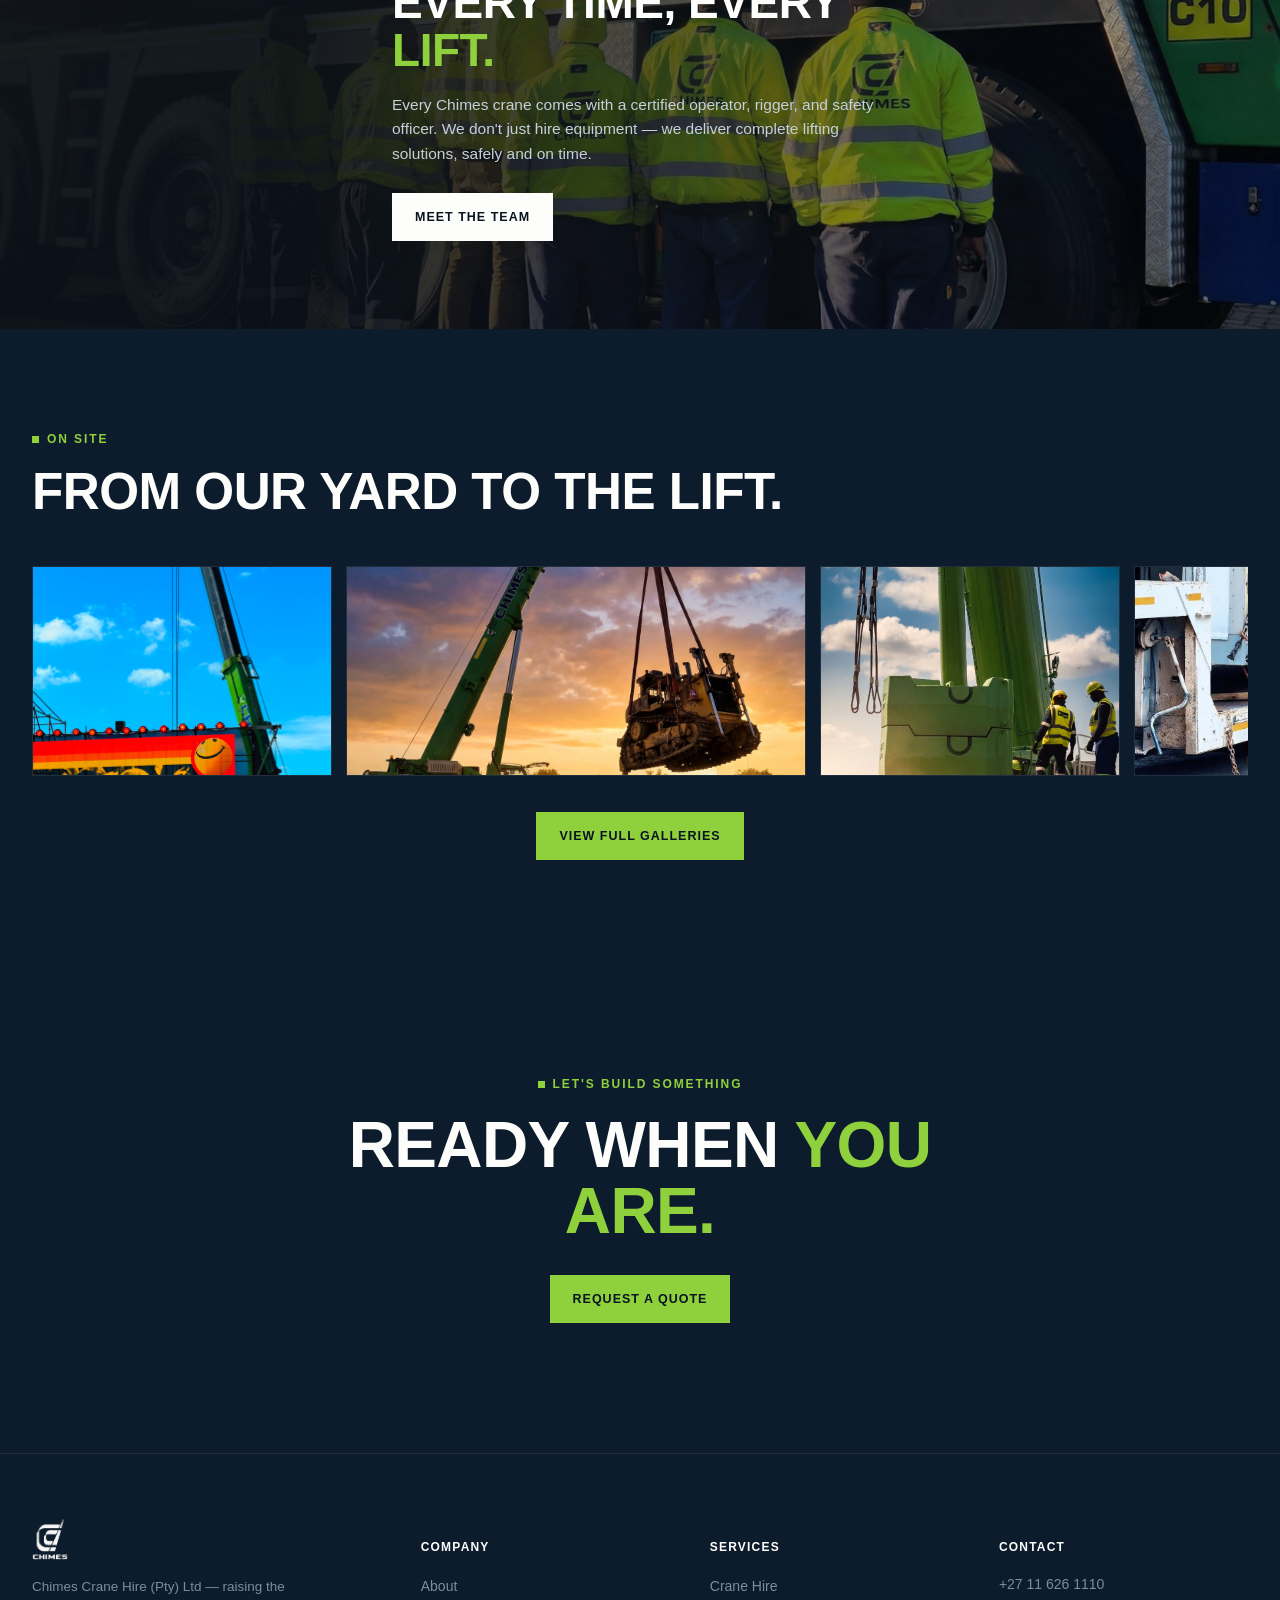
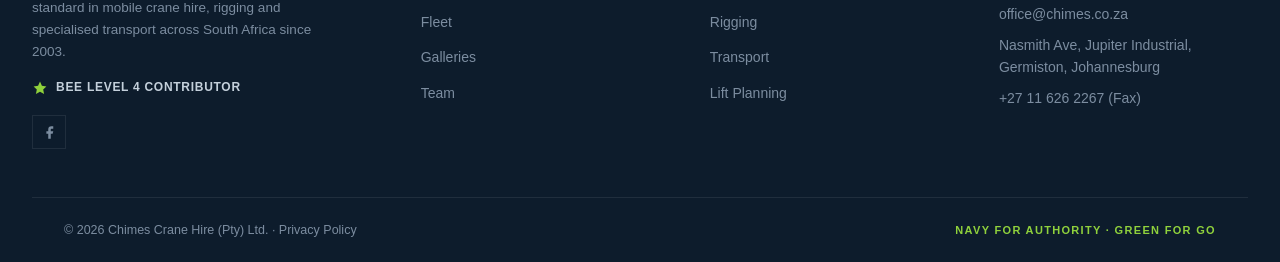
==== commit 7e233ebb: "loading screen: show pill logo instead of plain white logo Replace Chimes_Dynamic_Logo_White_PNG wit" ====
--- a/index.html
+++ b/index.html
@@ -87,7 +87,7 @@
 height="0" width="0" style="display:none;visibility:hidden"></iframe></noscript>
 -->
 
-<div id="splash"><img src="Logos/Chimes_Dynamic_Logo_White_PNG.png" alt="Chimes Crane Hire" class="splash-logo"></div>
+<div id="splash"><div class="splash-pill"><img src="Logos/Official_Chimes_Extended_Logo.png" alt="Chimes Crane Hire"></div></div>
 <div id="pageTrans"></div>
 
 <!-- NAV -->
--- a/style.css
+++ b/style.css
@@ -104,7 +104,13 @@
   transition:opacity .5s ease, visibility .5s ease;
 }
 #splash.hide{opacity:0; visibility:hidden; pointer-events:none;}
-.splash-logo{height:70px; animation:pulse-logo 1.15s ease-in-out infinite;}
+.splash-pill{
+  display:inline-flex; align-items:center;
+  background:#fff; border-radius:16px;
+  padding:14px 30px;
+  animation:pulse-logo 1.15s ease-in-out infinite;
+}
+.splash-pill img{height:58px; display:block;}
 @keyframes pulse-logo{
   0%, 100%{opacity:.5; transform:scale(.92);}
   50%{opacity:1; transform:scale(1.06);}
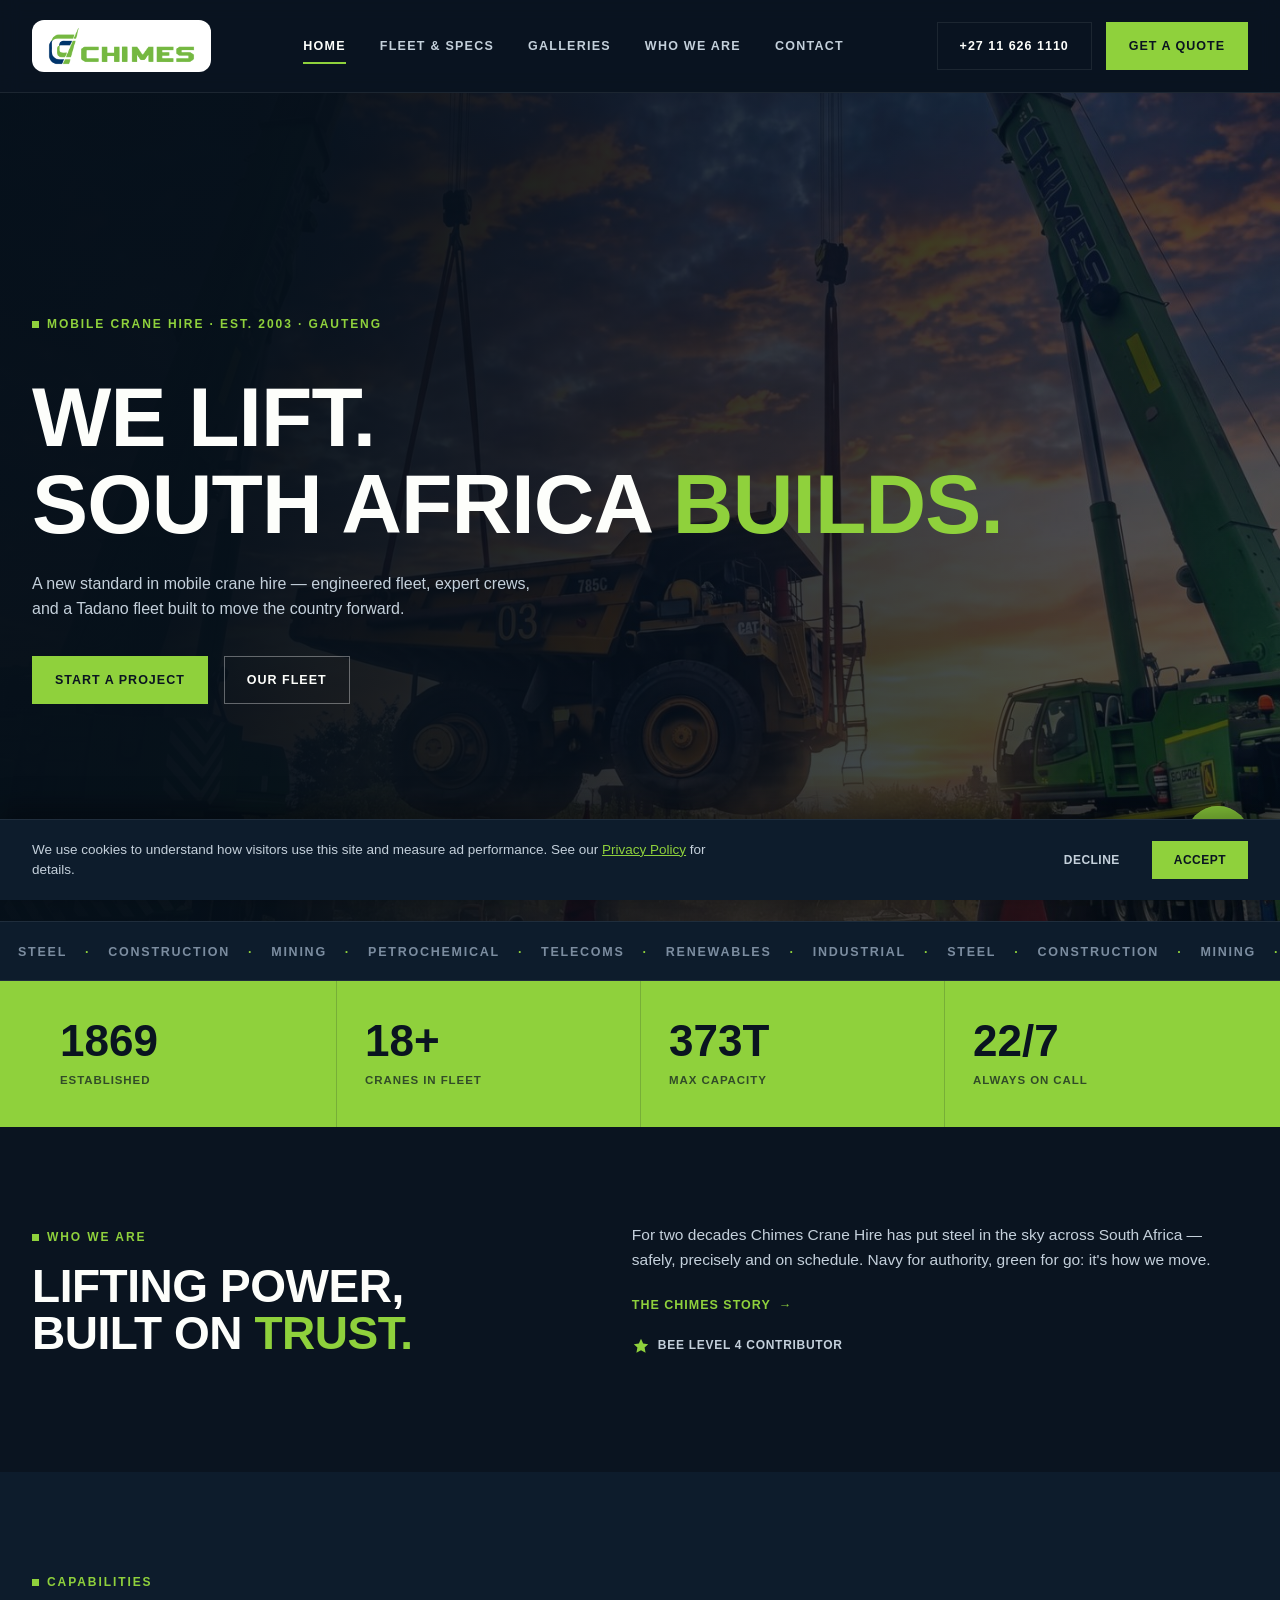
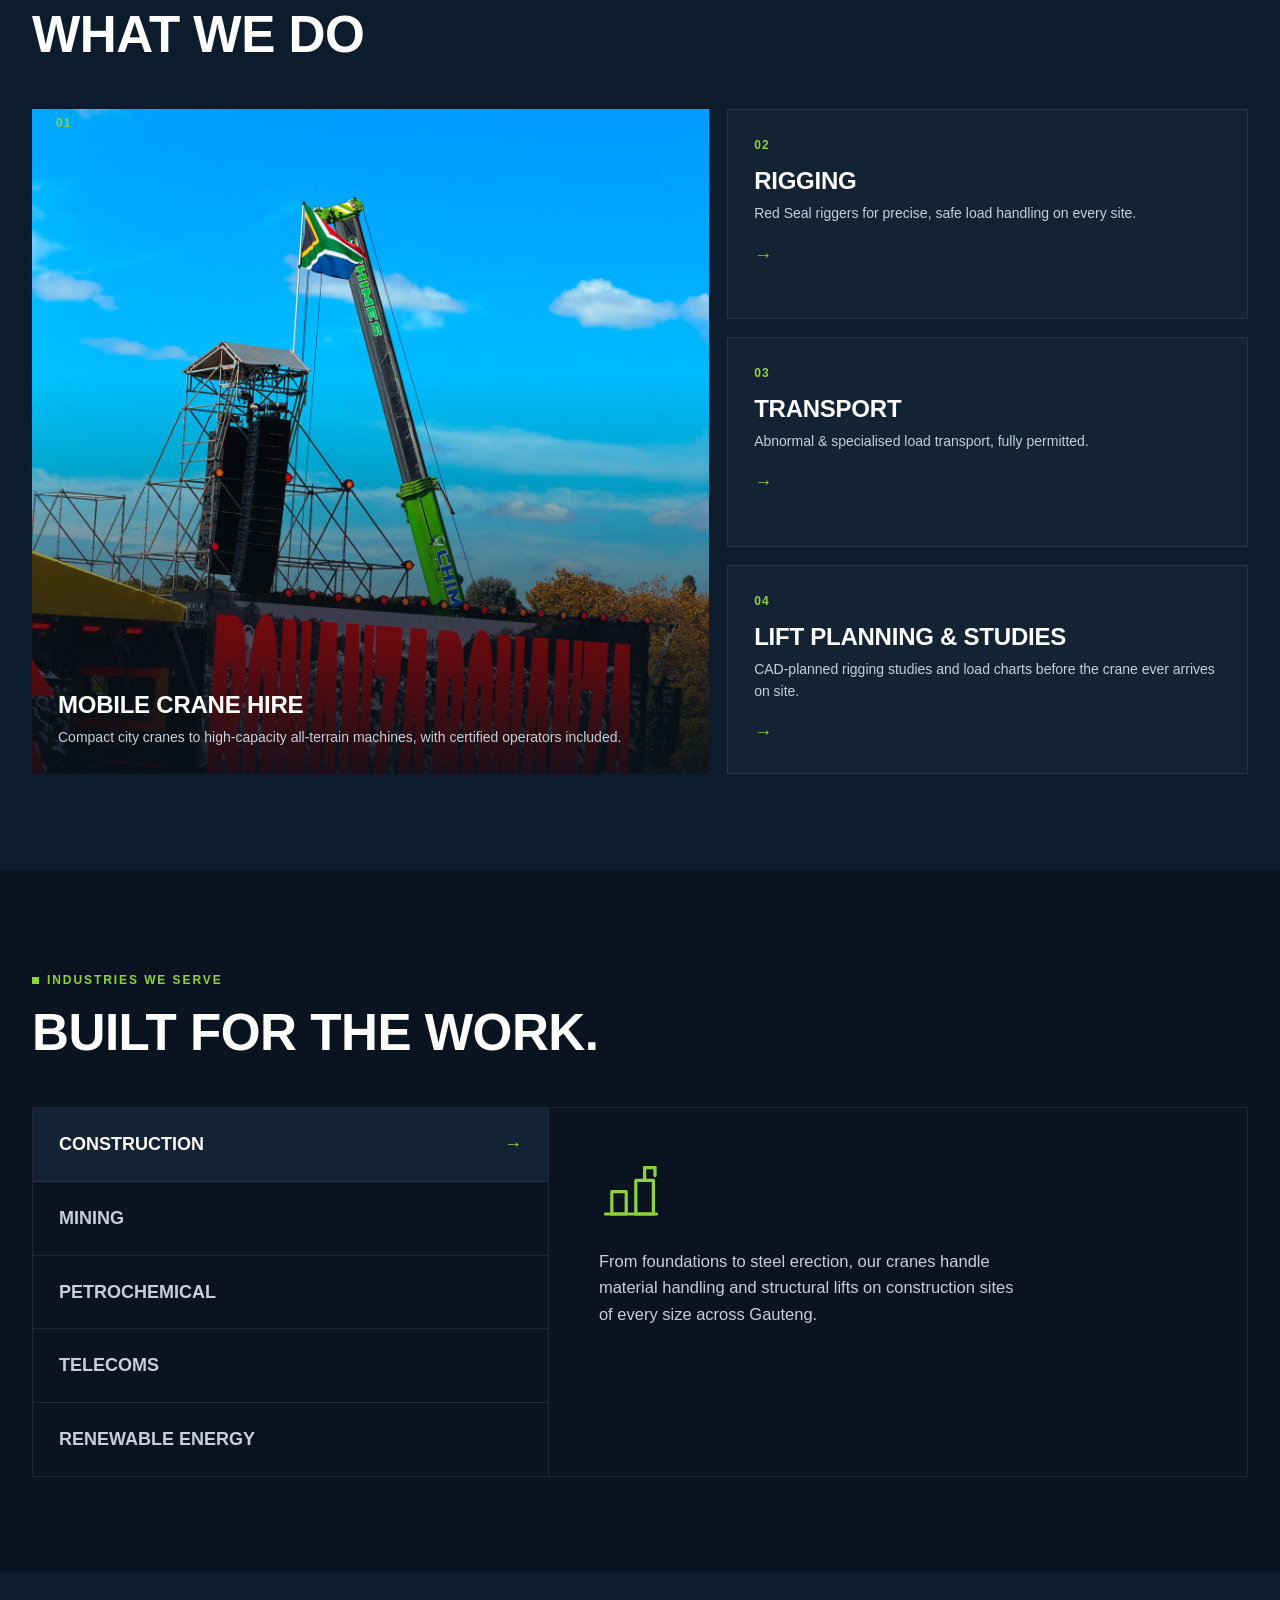
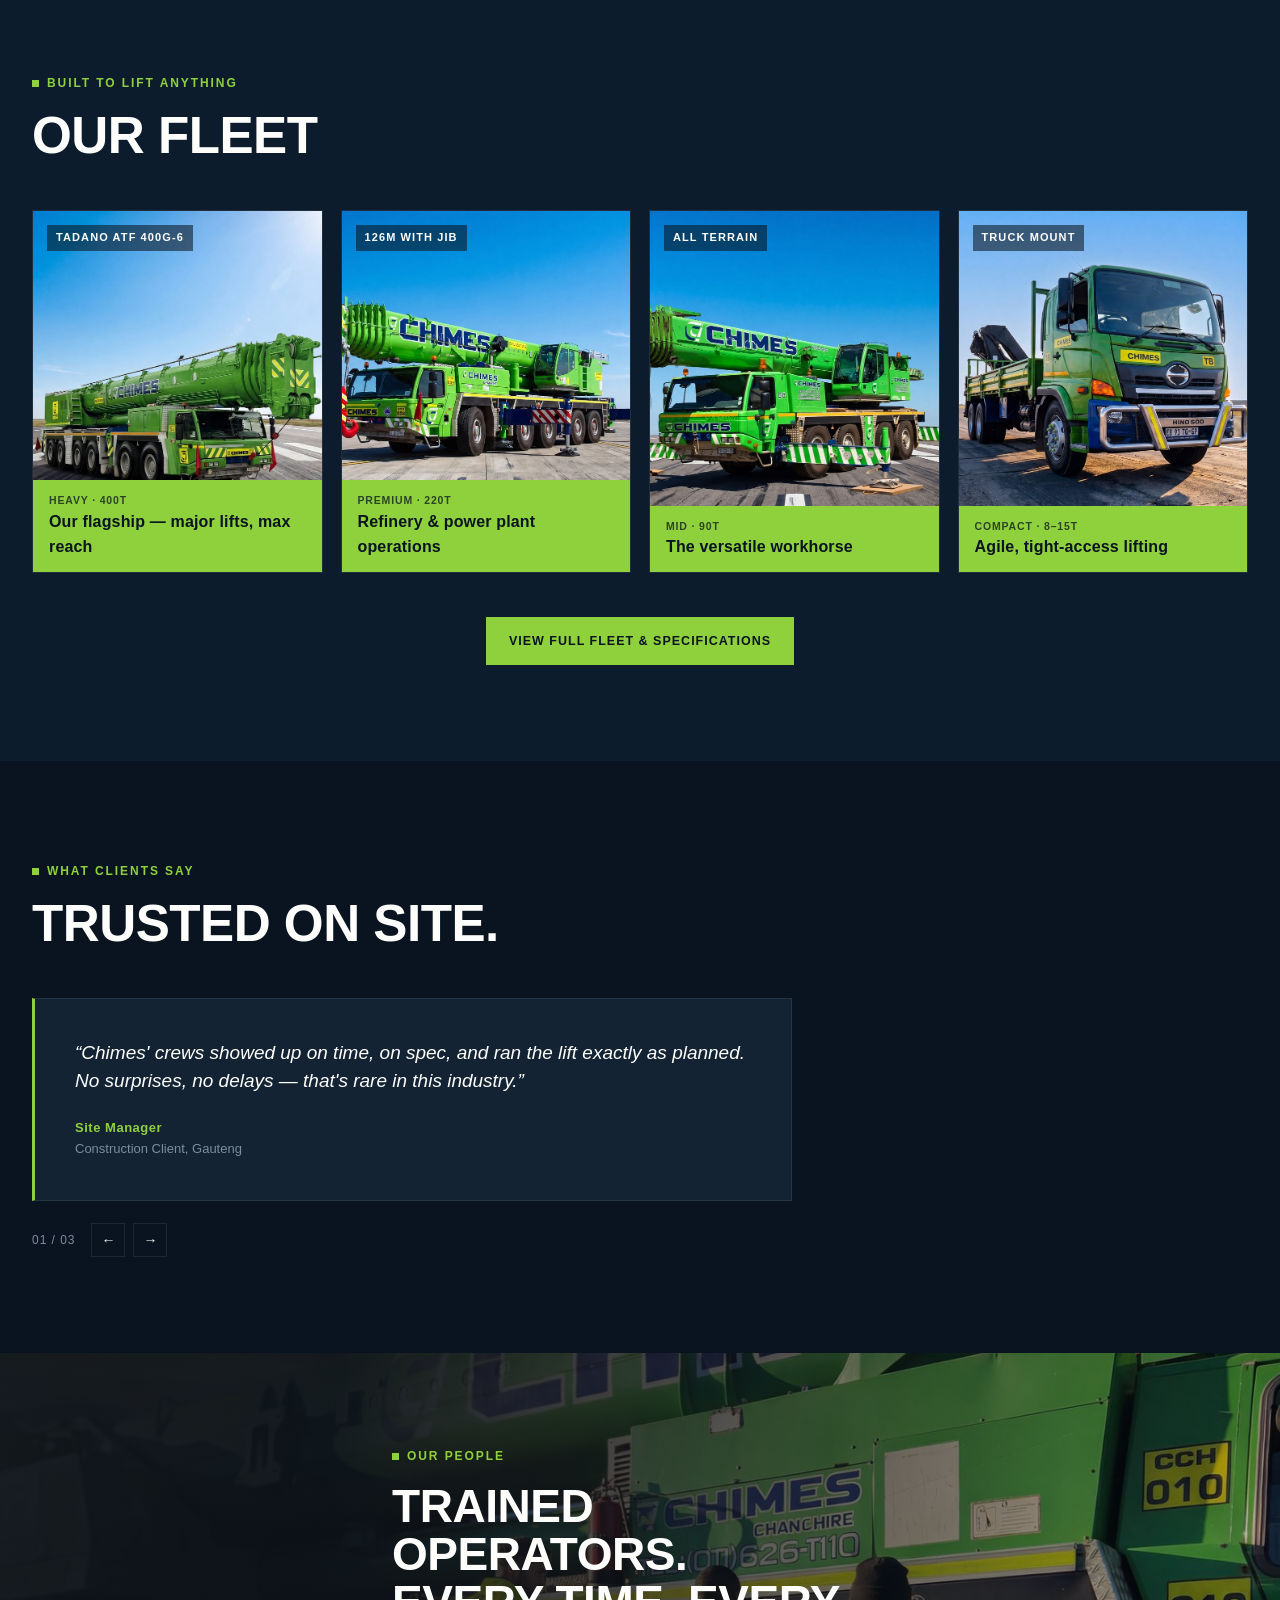
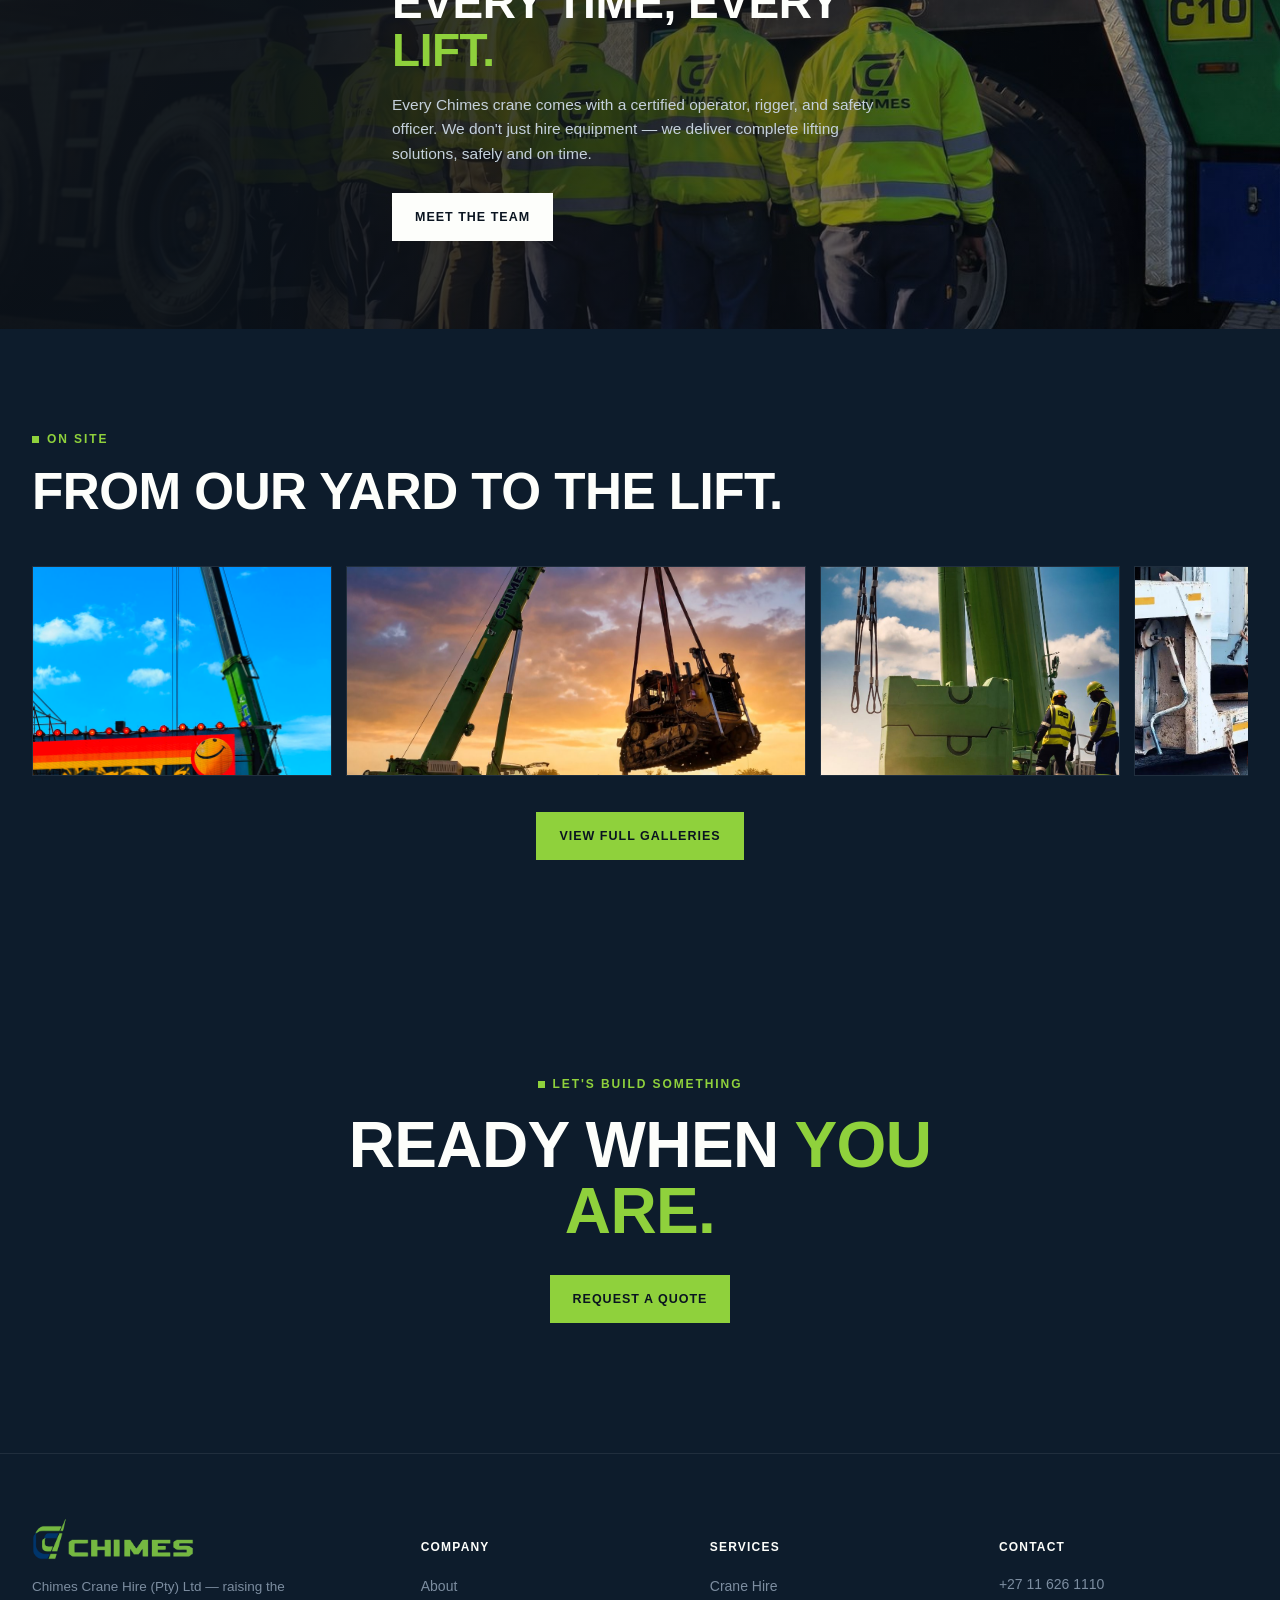
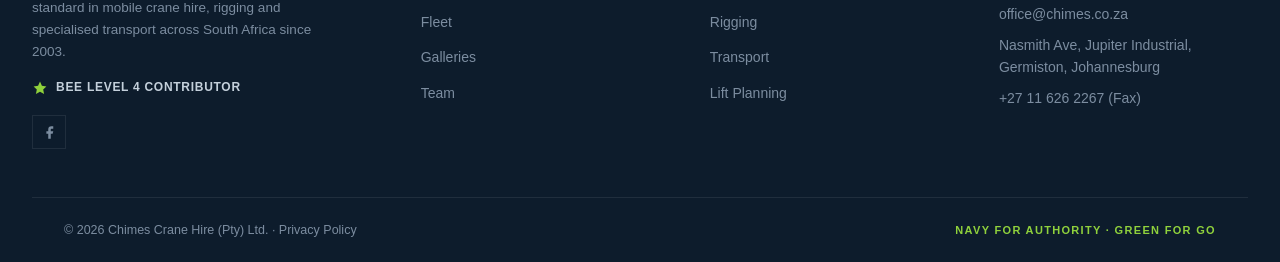
==== commit f01ab0e2: "Use colorful logo in footer to match top-left nav logo Swaps the white footer logo for the same full" ====
--- a/index.html
+++ b/index.html
@@ -366,7 +366,7 @@
   <div class="sec-inner">
     <div class="ft-top">
       <div class="ft-brand">
-        <img src="Logos/Chimes_Dynamic_Logo_White_PNG.png" alt="Chimes Crane Hire">
+        <img src="Logos/Official_Chimes_Extended_Logo.png" alt="Chimes Crane Hire">
         <p>Chimes Crane Hire (Pty) Ltd — raising the standard in mobile crane hire, rigging and specialised transport across South Africa since 2003.</p>
         <!-- PLACEHOLDER: pending confirmed BEE certificate — verify level + expiry before launch. -->
         <div class="bee bee-ft">
--- a/style.css
+++ b/style.css
@@ -152,9 +152,36 @@
   padding:6px 0;
 }
 .nav-links a.active, .nav-links a:hover{color:var(--white);}
-.nav-links a.active::after{
-  content:''; position:absolute; left:0; bottom:-2px; width:100%; height:2px; background:var(--green);
-}
+.nav-links a::after{
+  content:''; position:absolute; left:0; bottom:-2px; width:0; height:2px; background:var(--green);
+  transition:width .25s ease;
+}
+.nav-links a.active::after, .nav-links a:hover::after{width:100%;}
+.nav-item{position:relative;}
+.nav-preview{
+  position:absolute; top:calc(100% + 18px); left:50%;
+  transform:translate(-50%, 6px);
+  opacity:0; pointer-events:none;
+  transition:opacity .2s ease, transform .2s ease;
+  background:var(--card); border:1px solid var(--line);
+  box-shadow:0 20px 40px rgba(0,0,0,.35);
+  z-index:100;
+}
+.nav-item:hover .nav-preview{opacity:1; pointer-events:auto; transform:translate(-50%, 0);}
+.nav-item:last-child .nav-preview{left:auto; right:0; transform:translateY(6px);}
+.nav-item:last-child:hover .nav-preview{transform:translateY(0);}
+
+.nav-preview.simple{width:260px; padding:14px;}
+.nav-preview.simple img{width:100%; height:140px; object-fit:cover; display:block; margin-bottom:12px;}
+.nav-preview.simple .np-tag{font-family:var(--ff-head); font-size:13px; font-weight:700; color:var(--text); line-height:1.4;}
+
+.nav-preview.rich{width:400px; padding:16px;}
+.nav-preview.rich .np-grid{display:grid; grid-template-columns:repeat(3,1fr); gap:10px;}
+.nav-preview.rich .np-item{display:block; text-align:center;}
+.nav-preview.rich .np-item img{width:100%; height:64px; object-fit:cover; display:block; margin-bottom:6px; transition:opacity .2s ease;}
+.nav-preview.rich .np-item:hover img{opacity:.75;}
+.nav-preview.rich .np-item span{font-family:var(--ff-head); font-size:10.5px; font-weight:700; letter-spacing:.03em; text-transform:uppercase; color:var(--text);}
+
 .nav-ctas{display:flex; align-items:center; gap:14px;}
 .btn-out, .btn-fill, .btn-grn, .btn-wht, .btn-hero, .btn-hero-out{
   font-family:var(--ff-head);
@@ -522,6 +549,15 @@
 .cta-v4 h2{font-size:clamp(34px,6vw,64px); margin:16px 0 30px;}
 .quote-grid{display:grid; grid-template-columns:1fr 1fr; gap:64px; align-items:start; position:relative; z-index:1;}
 @media (max-width:980px){.quote-grid{grid-template-columns:1fr; gap:40px;}}
+
+/* ===== SPECIALISED SOLUTIONS PAGE ===== */
+.tlr-grid{display:grid; grid-template-columns:repeat(3,1fr); gap:18px;}
+.tlr-card{background:var(--card); border:1px solid var(--line); transition:transform .25s ease, border-color .25s ease;}
+.tlr-card:hover{transform:translateY(-4px); border-color:var(--green);}
+.tlr-img{height:200px; background-size:cover; background-position:center;}
+.tlr-body{padding:24px;}
+.tlr-body h3{font-size:19px; margin-bottom:8px;}
+.tlr-body p{font-size:14px; color:var(--text);}
 
 /* ===== FORM / TEAM / CONTACT ===== */
 .form{background:var(--card); border:1px solid var(--line); padding:36px;}
@@ -777,14 +813,16 @@
     border-bottom:1px solid var(--line);
     padding:10px 32px 20px;
   }
+  .nav-links.open .nav-item{width:100%;}
   .nav-links.open a{padding:10px 0; width:100%;}
+  .nav-links.open .nav-preview{display:none;}
   .hbg{display:flex;}
   .nav-ctas .btn-out{display:none;}
   .modal-close, .lb-close, .lb-prev, .lb-next, .testi-arrow{width:42px; height:42px;}
   .about-split, .ind-split{grid-template-columns:1fr;}
   .cap-grid{grid-template-columns:1fr;}
   .cap-feature{grid-row:auto;}
-  .fleet-card-grid{grid-template-columns:repeat(2,1fr);}
+  .fleet-card-grid, .tlr-grid{grid-template-columns:repeat(2,1fr);}
   .stat-grid{grid-template-columns:repeat(2,1fr);}
   .quick-grid, .team-grid{grid-template-columns:1fr;}
   .ft-top{grid-template-columns:1fr 1fr;}
@@ -795,7 +833,7 @@
 }
 @media (max-width:640px){
   .stat-grid{grid-template-columns:1fr 1fr;}
-  .fleet-card-grid{grid-template-columns:1fr 1fr;}
+  .fleet-card-grid, .tlr-grid{grid-template-columns:1fr 1fr;}
   .ft-top{grid-template-columns:1fr;}
   .ft-bot{flex-direction:column; gap:8px; align-items:flex-start;}
 }
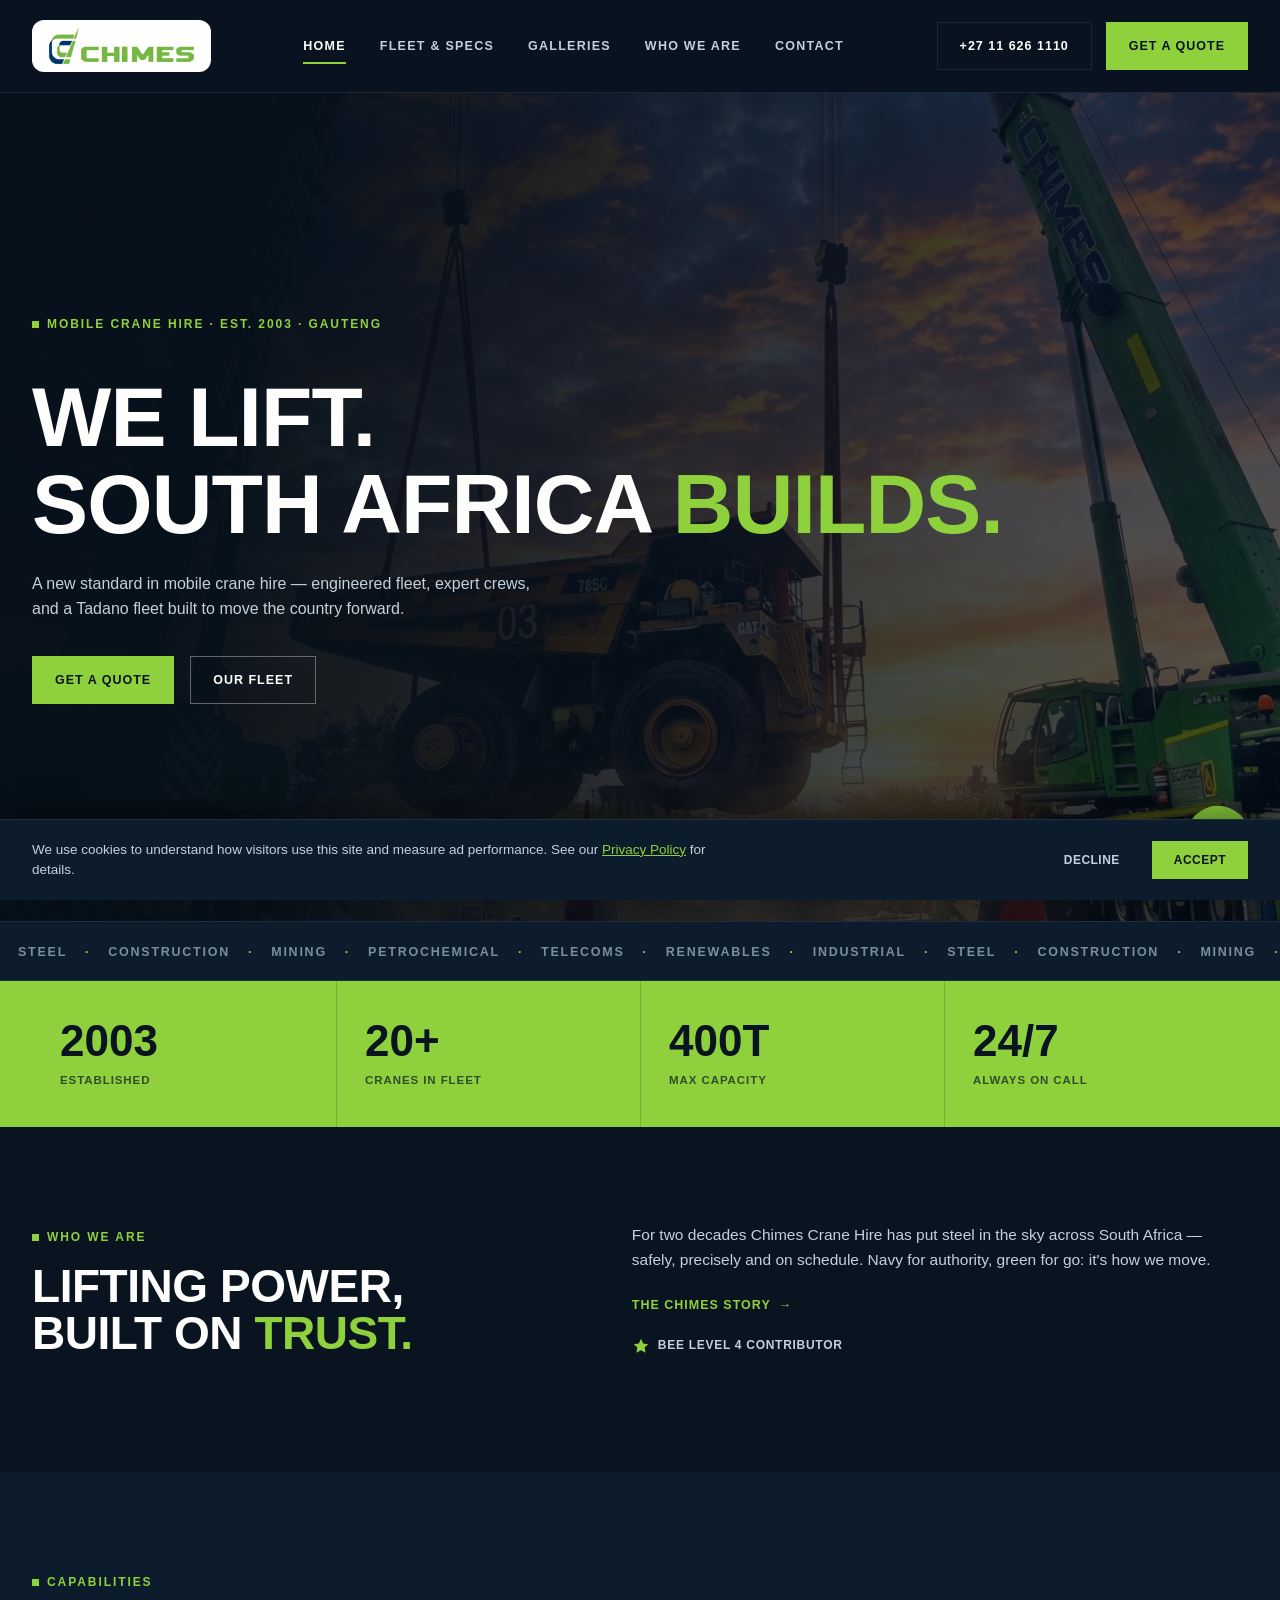
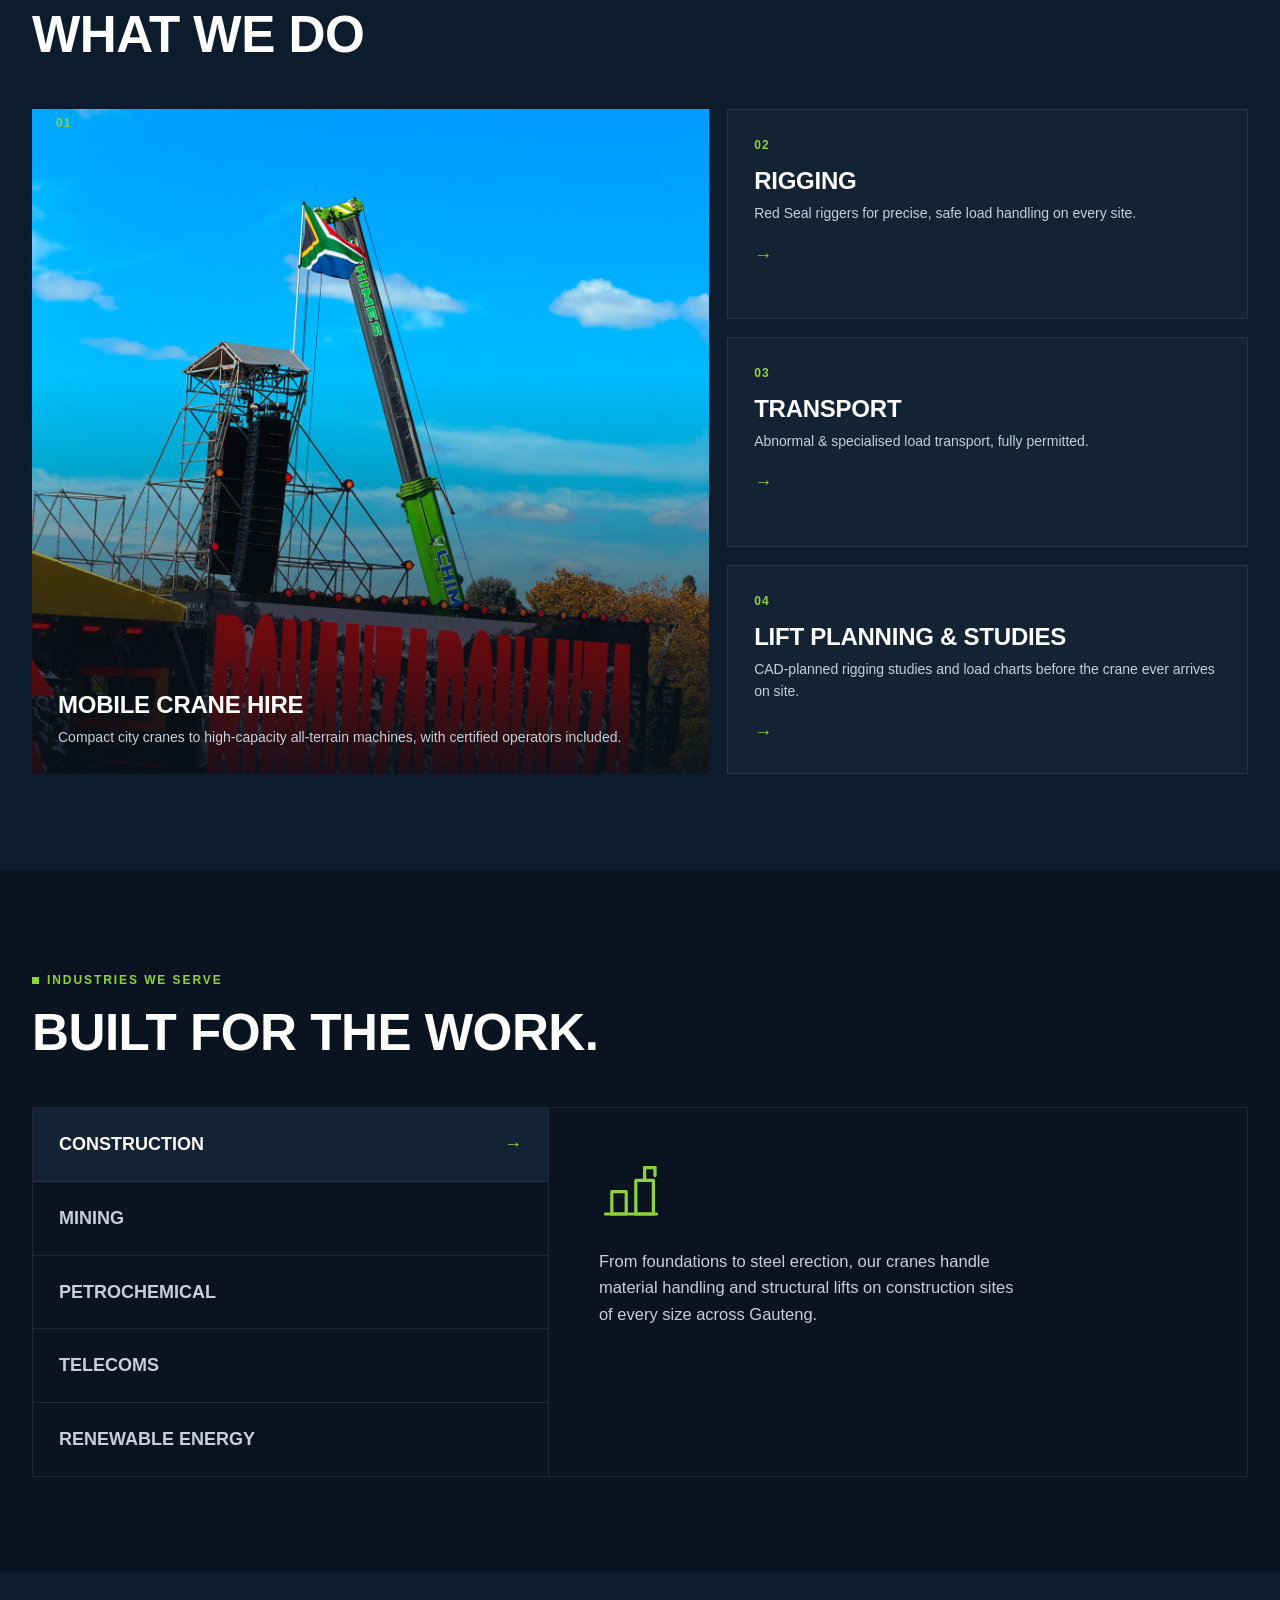
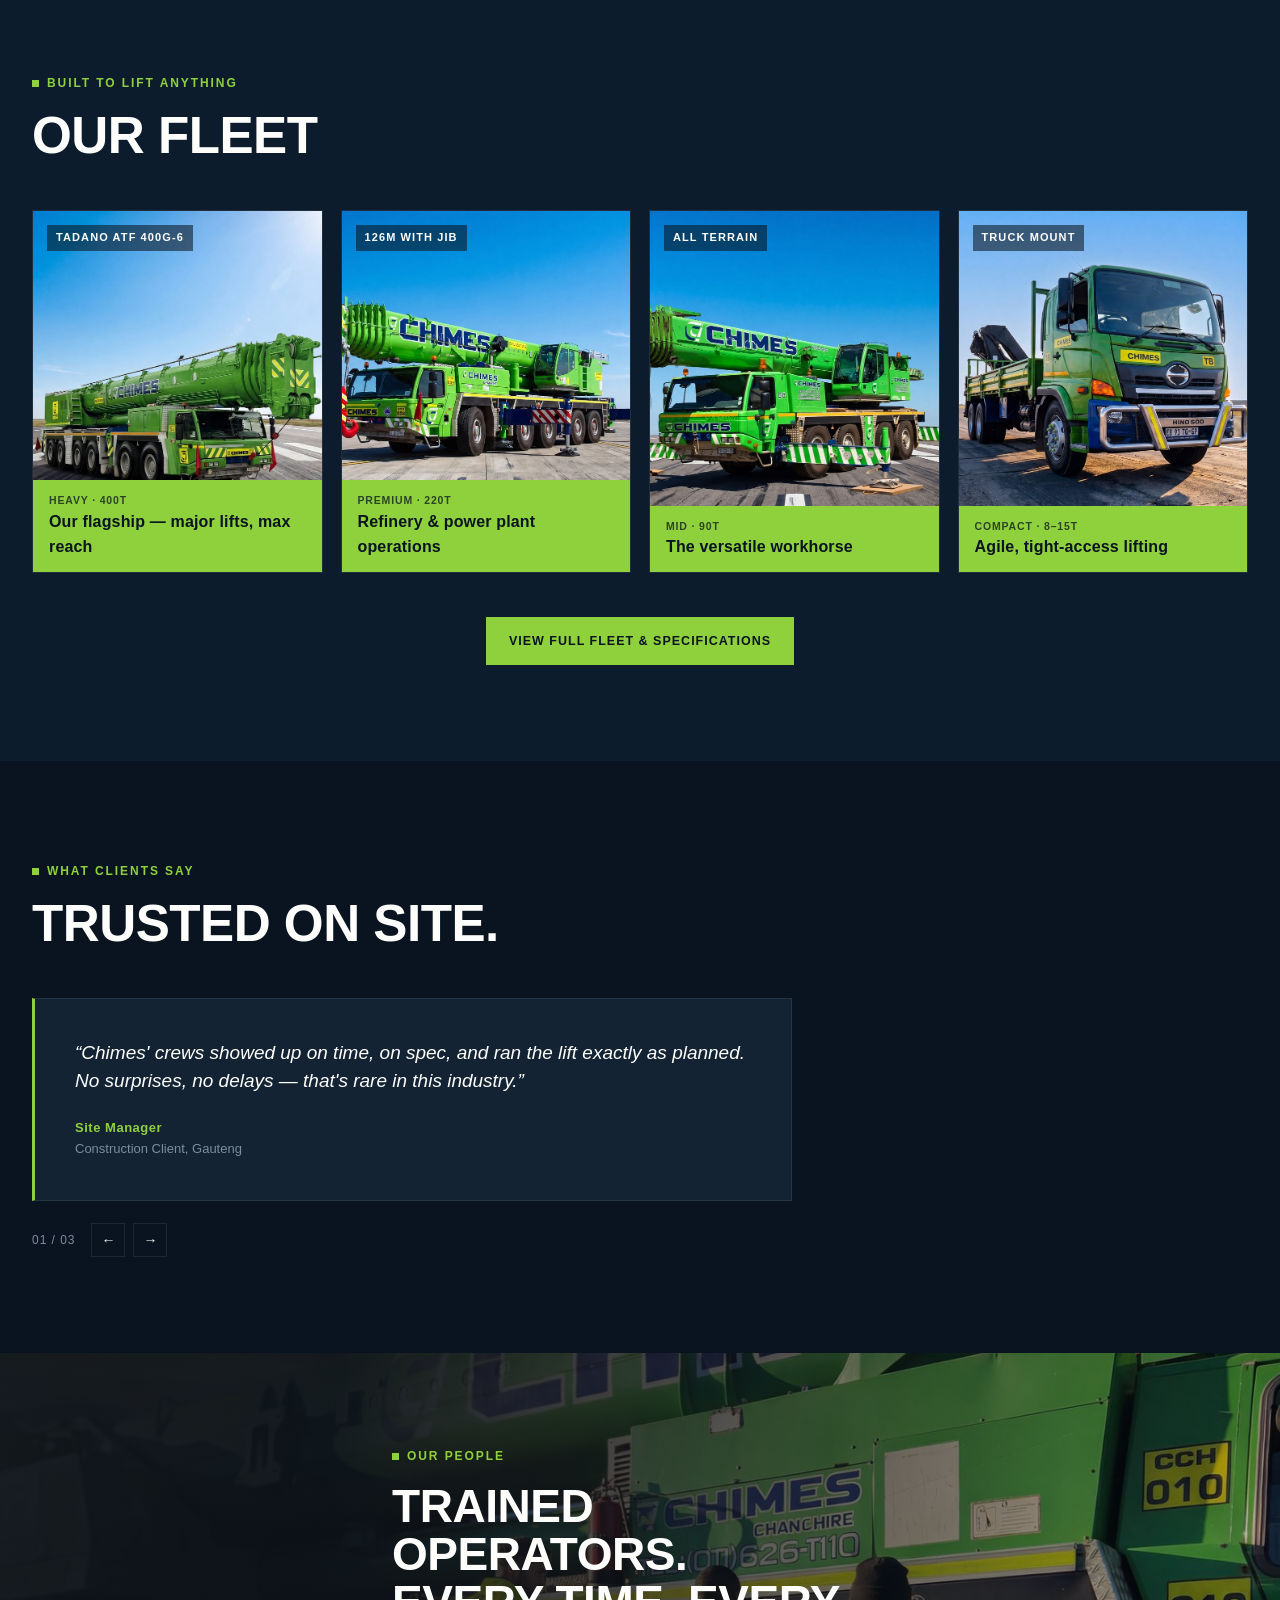
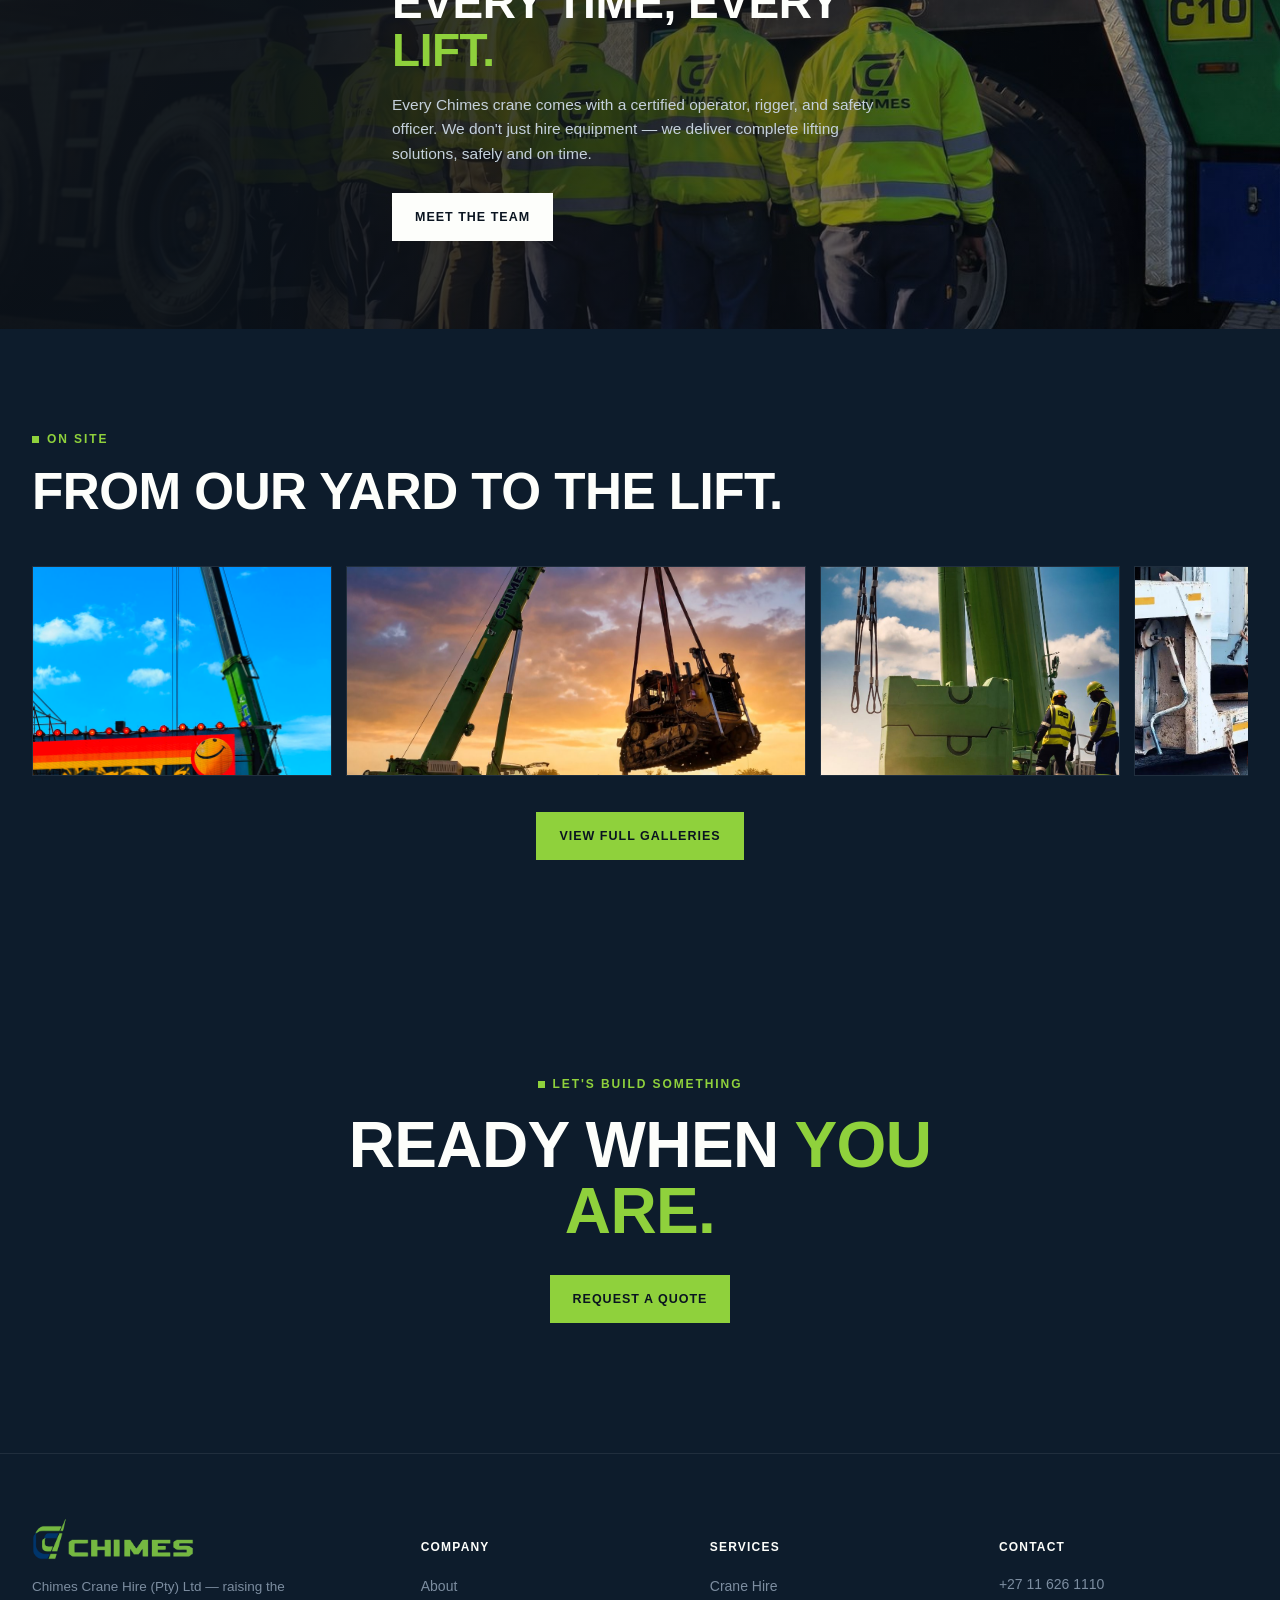
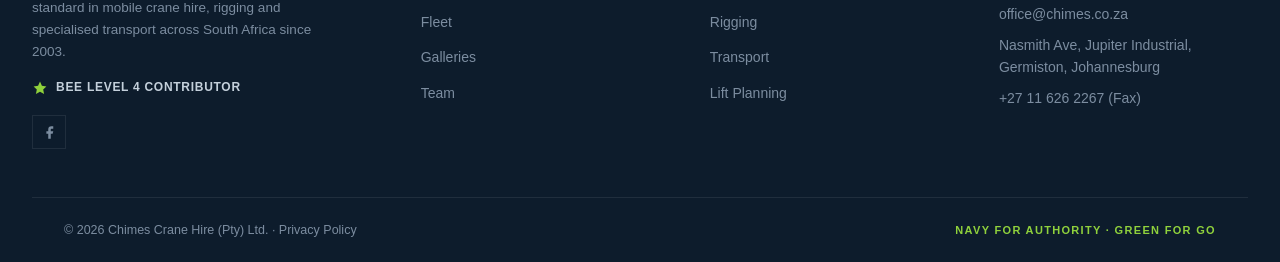
==== commit 85468bfd: "Rename homepage hero button to Get A Quote Was "Start A Project" — renamed to match the site's other" ====
--- a/index.html
+++ b/index.html
@@ -121,7 +121,7 @@
     <h1>We Lift.<br>South Africa <span class="hl">Builds.</span></h1>
     <p>A new standard in mobile crane hire — engineered fleet, expert crews, and a Tadano fleet built to move the country forward.</p>
     <div class="hero-btns">
-      <a href="contact.html#quote" class="btn-hero">Start A Project</a>
+      <a href="contact.html#quote" class="btn-hero">Get A Quote</a>
       <a href="fleet.html" class="btn-hero-out">Our Fleet</a>
     </div>
   </div>
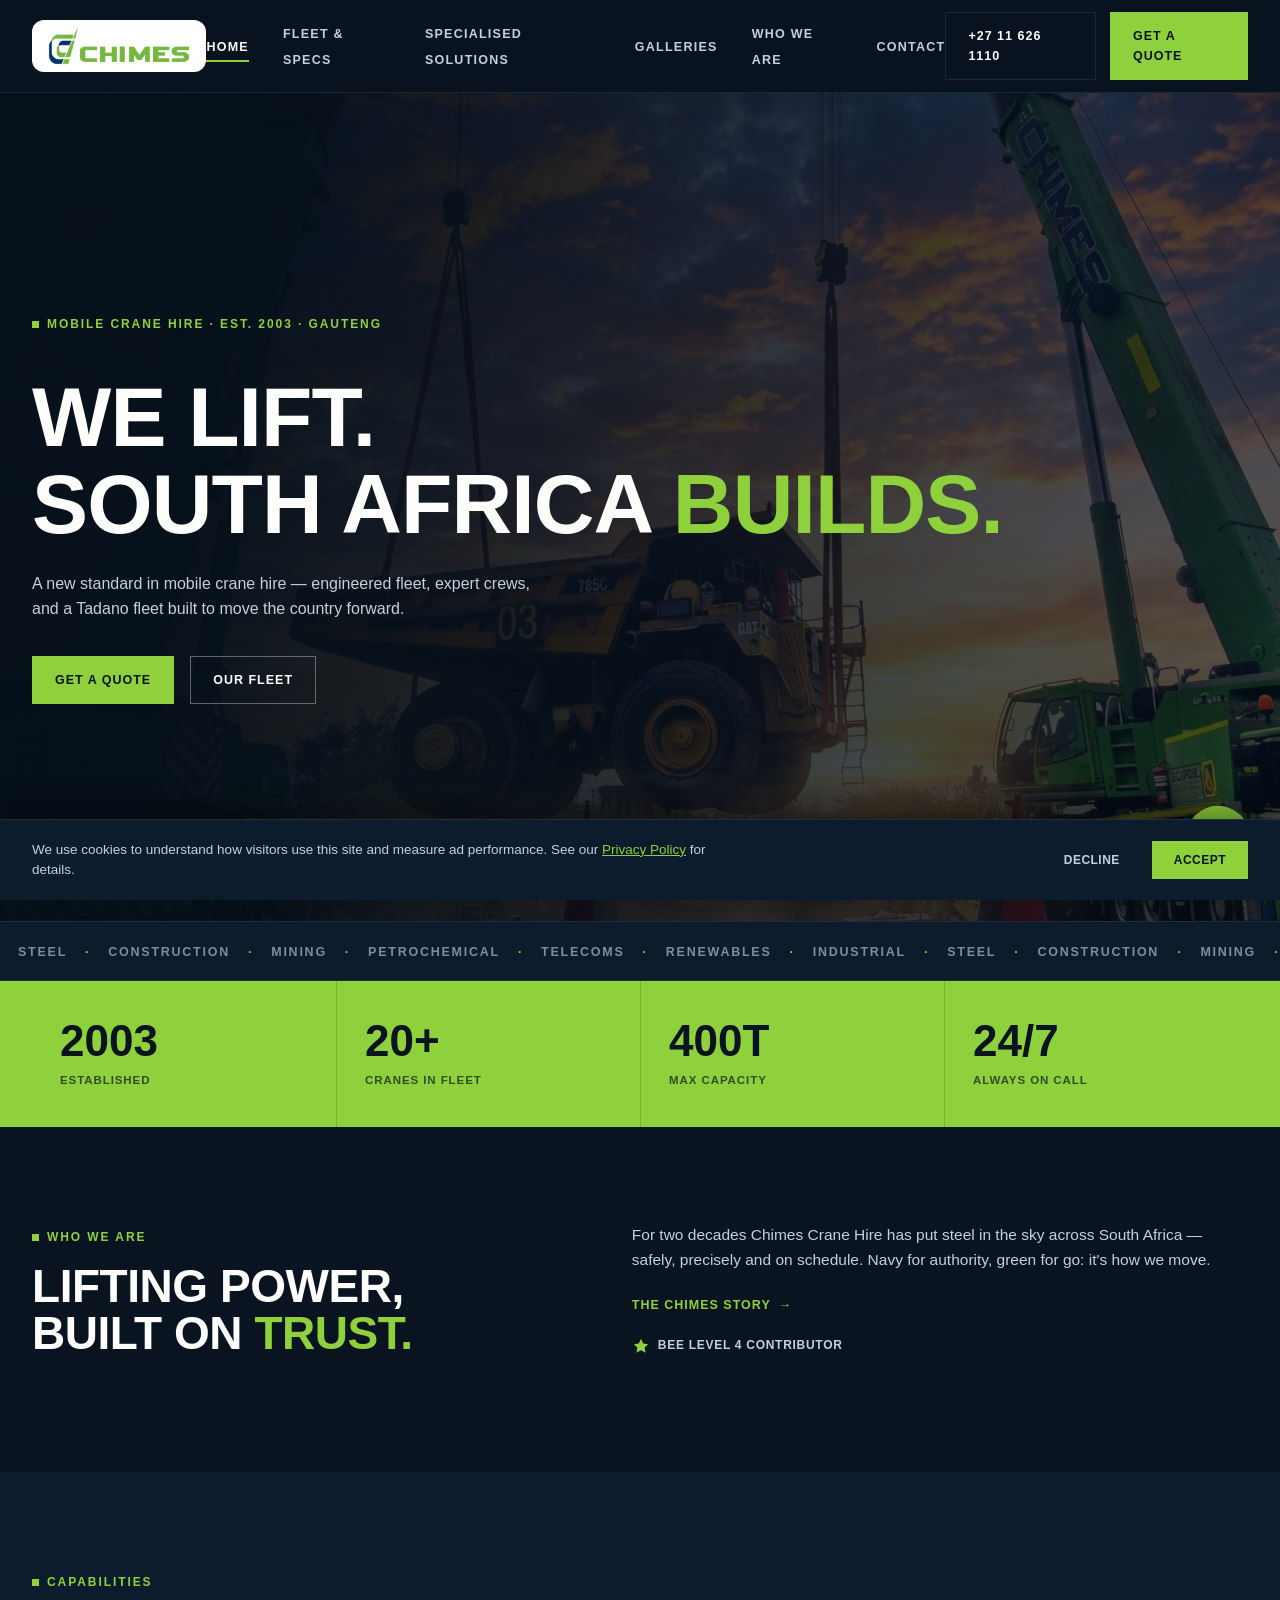
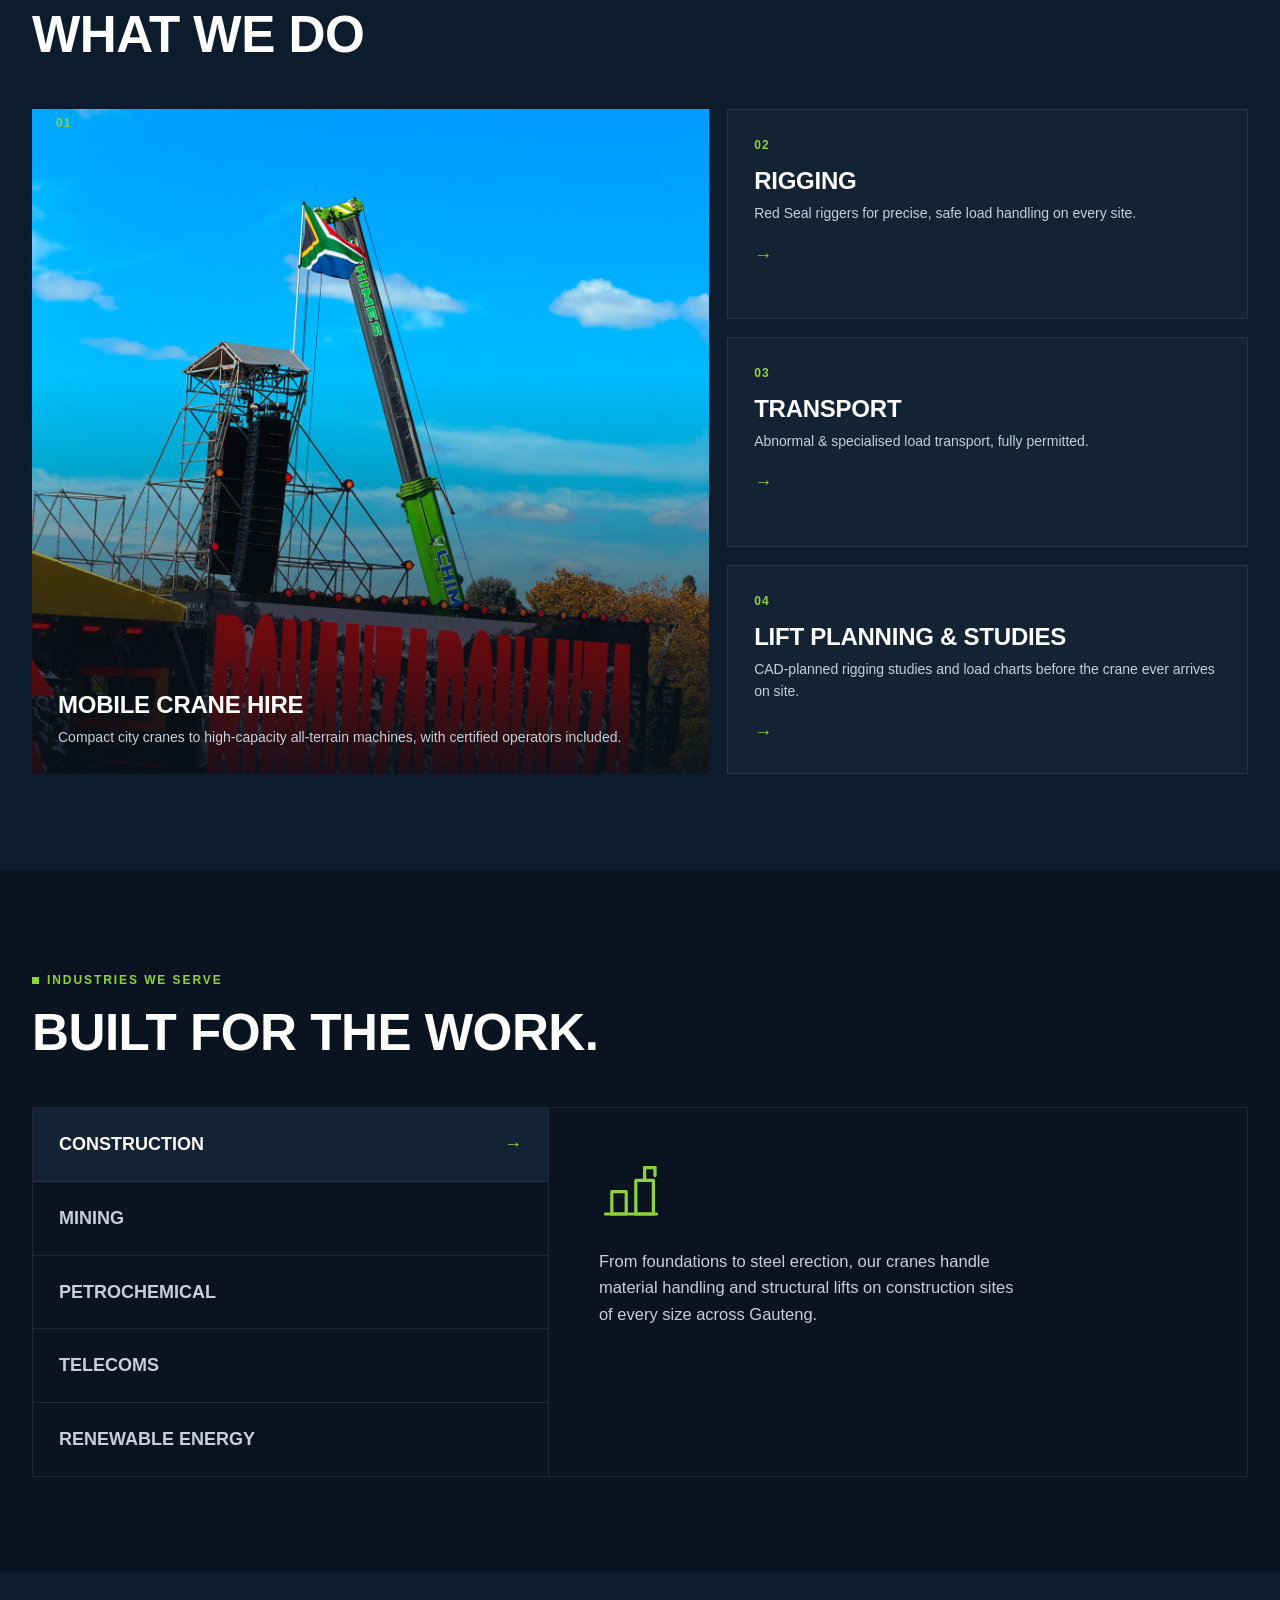
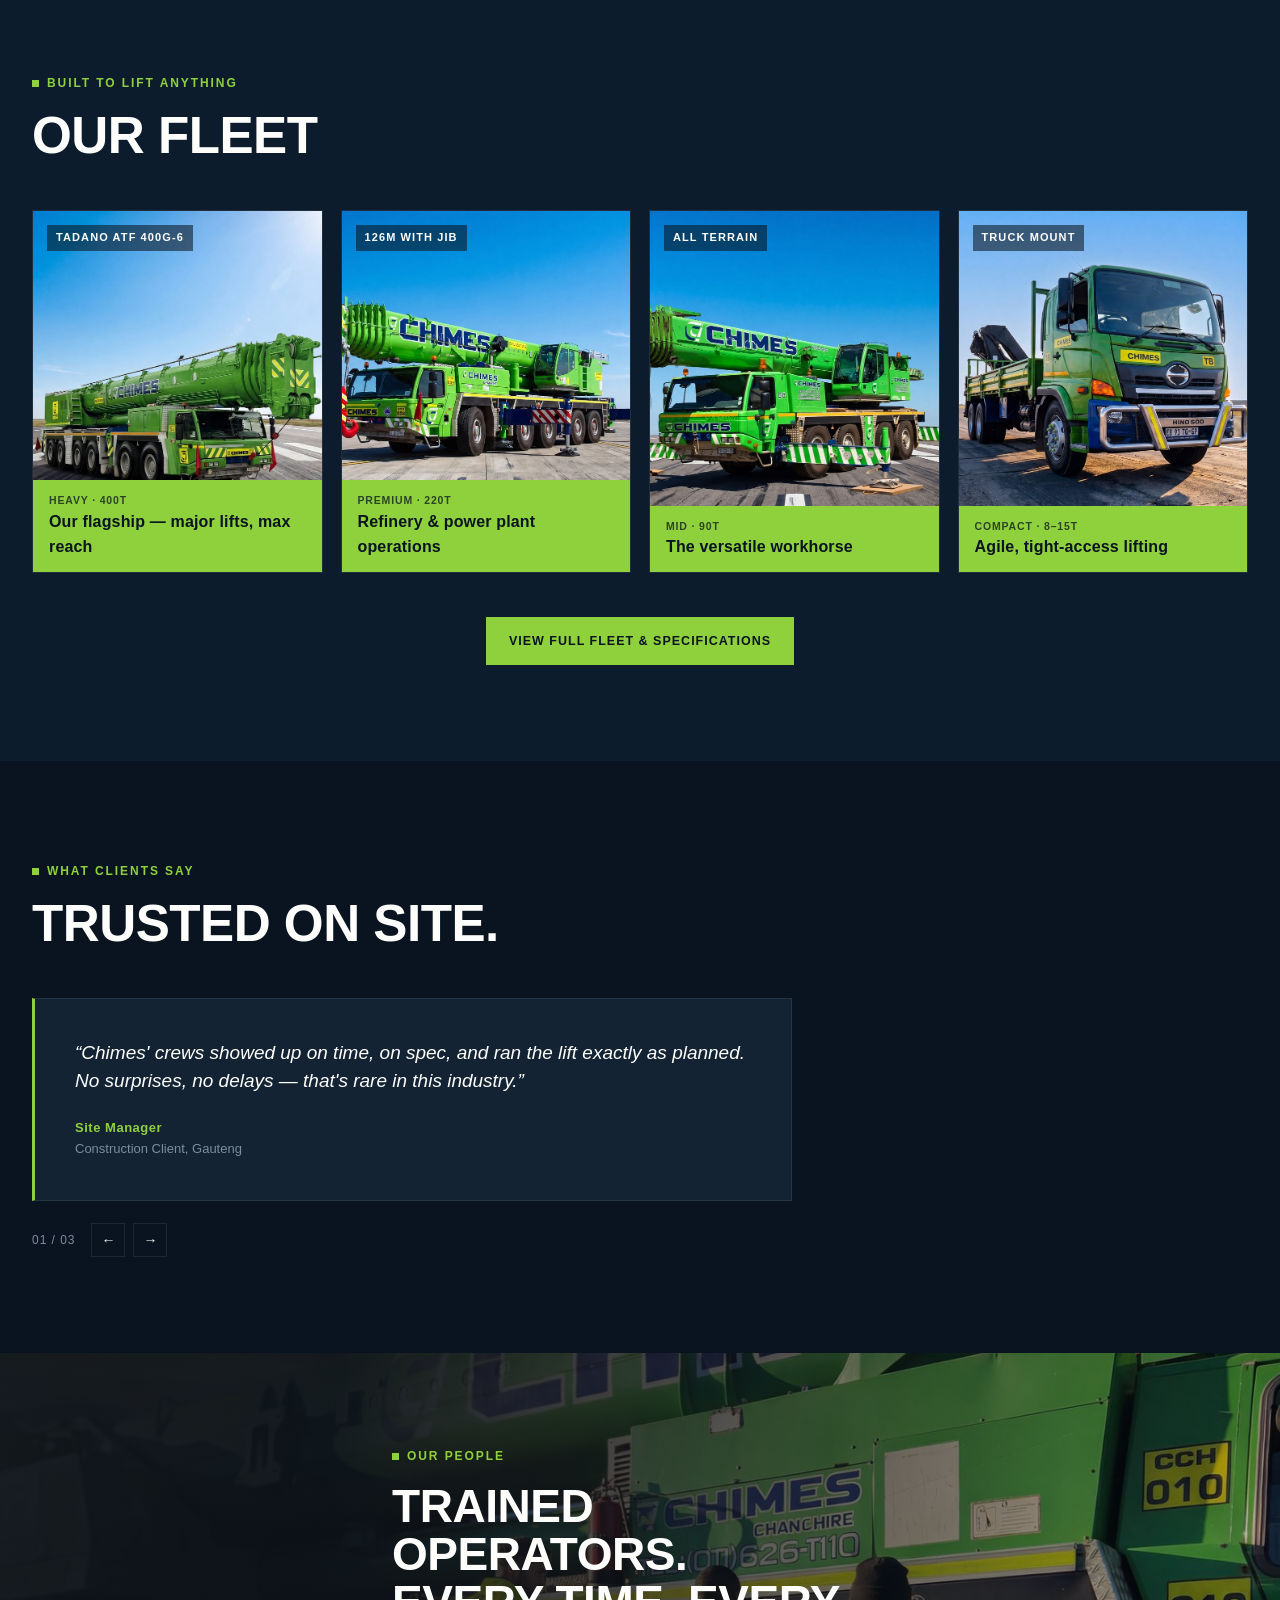
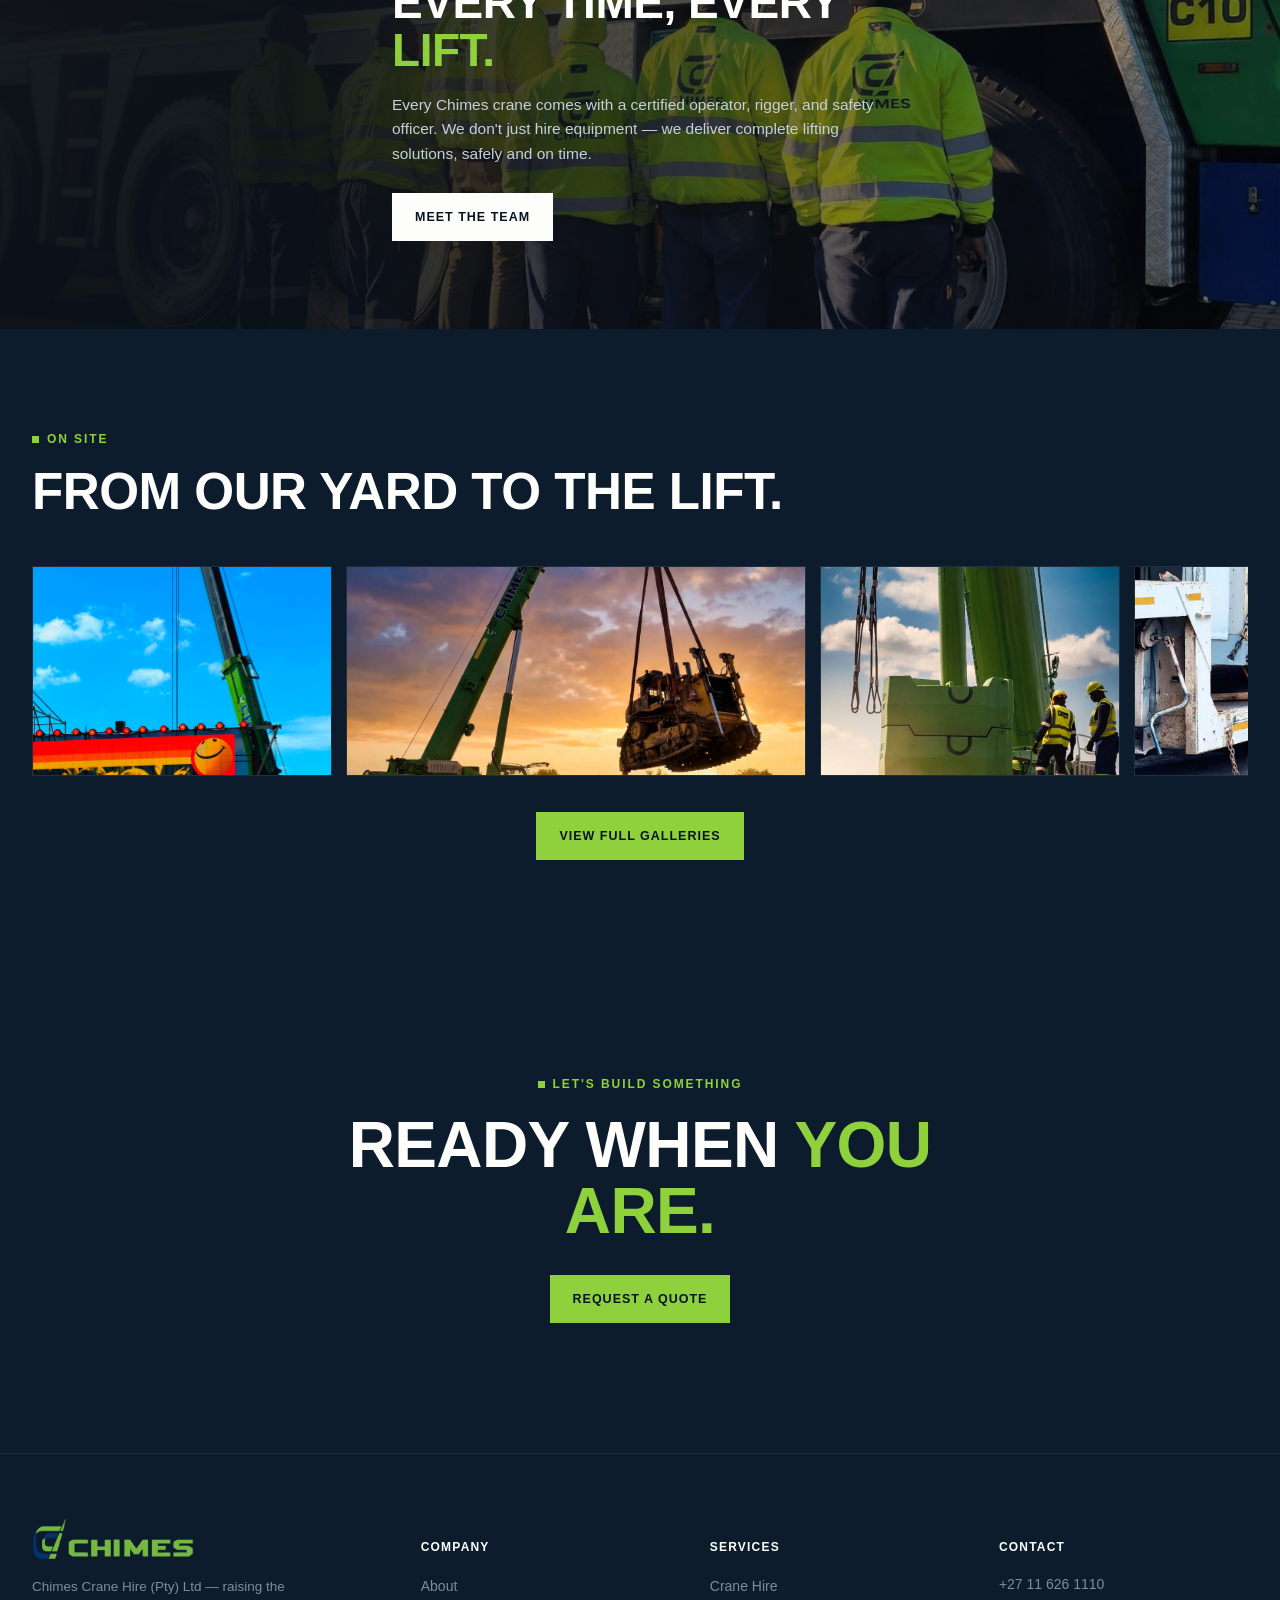
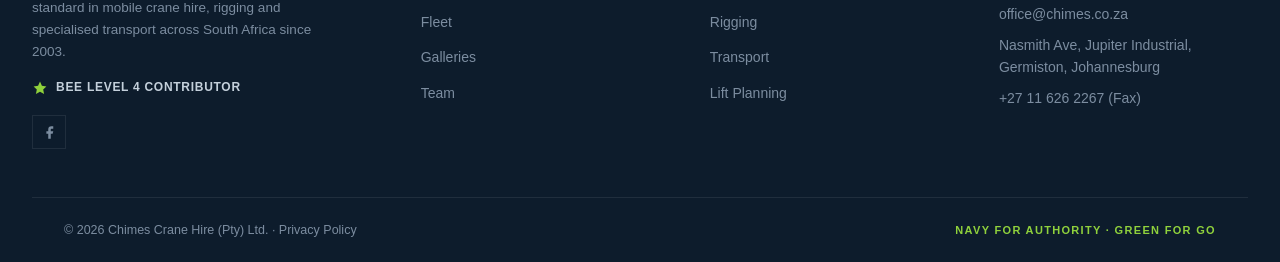
==== commit 4aed79a1: "Add Specialised Solutions tab and hover previews to site nav Co-Authored-By: Claude Sonnet 5 <norepl" ====
--- a/index.html
+++ b/index.html
@@ -98,11 +98,54 @@
       <svg width="22" height="15" viewBox="0 0 22 15" fill="none"><rect y="0" width="22" height="2.5" rx="1"/><rect y="6" width="22" height="2.5" rx="1"/><rect y="12" width="22" height="2.5" rx="1"/></svg>
     </button>
     <nav class="nav-links" id="nav">
-      <a href="index.html" class="active">Home</a>
-      <a href="fleet.html">Fleet &amp; Specs</a>
-      <a href="galleries.html">Galleries</a>
-      <a href="index.html#about">Who We Are</a>
-      <a href="contact.html">Contact</a>
+      <div class="nav-item">
+        <a href="index.html" class="active">Home</a>
+        <div class="nav-preview simple">
+          <img src="Cinematic%20Images/BARLOW%20pic%20%231.jpg" alt="">
+          <div class="np-tag">We Lift. South Africa Builds.</div>
+        </div>
+      </div>
+      <div class="nav-item">
+        <a href="fleet.html">Fleet &amp; Specs</a>
+        <div class="nav-preview simple">
+          <img src="Cinematic%20Images/crane%20LBBD%20%231.jpg" alt="">
+          <div class="np-tag">8 To 400 Ton Tadano Fleet, Fully Specced.</div>
+        </div>
+      </div>
+      <div class="nav-item">
+        <a href="tailored-solutions.html">Specialised Solutions</a>
+        <div class="nav-preview rich">
+          <div class="np-grid">
+            <a class="np-item" href="tailored-solutions.html#construction"><img src="images/tailored/construction.jpg" alt=""><span>Construction</span></a>
+            <a class="np-item" href="tailored-solutions.html#mining"><img src="images/tailored/mining.jpg" alt=""><span>Mining</span></a>
+            <a class="np-item" href="tailored-solutions.html#petrochemical"><img src="images/tailored/petrochemical.webp" alt=""><span>Petrochemical</span></a>
+            <a class="np-item" href="tailored-solutions.html#telecoms"><img src="images/tailored/telecoms.jpg" alt=""><span>Telecoms</span></a>
+            <a class="np-item" href="tailored-solutions.html#renewables"><img src="images/tailored/renewables.jpg" alt=""><span>Renewables</span></a>
+            <a class="np-item" href="tailored-solutions.html#industrial"><img src="images/tailored/industrial.webp" alt=""><span>General Industrial</span></a>
+          </div>
+        </div>
+      </div>
+      <div class="nav-item">
+        <a href="galleries.html">Galleries</a>
+        <div class="nav-preview simple">
+          <img src="images/gallery/onsite-lbbd3.jpg" alt="">
+          <div class="np-tag">See The Fleet On Site.</div>
+        </div>
+      </div>
+      <div class="nav-item">
+        <a href="index.html#about">Who We Are</a>
+        <div class="nav-preview simple">
+          <img src="images/the_team.webp" alt="">
+          <div class="np-tag">Owner-Managed. Hands-On Since 2003.</div>
+        </div>
+      </div>
+      <div class="nav-item">
+        <a href="contact.html">Contact</a>
+        <div class="nav-preview simple">
+          <img src="images/office1.webp" alt="">
+          <div class="np-tag">Call, WhatsApp, Or Request A Quote.</div>
+        </div>
+      </div>
     </nav>
     <div class="nav-ctas">
       <a href="tel:+27116261110" class="btn-out">+27 11 626 1110</a>
